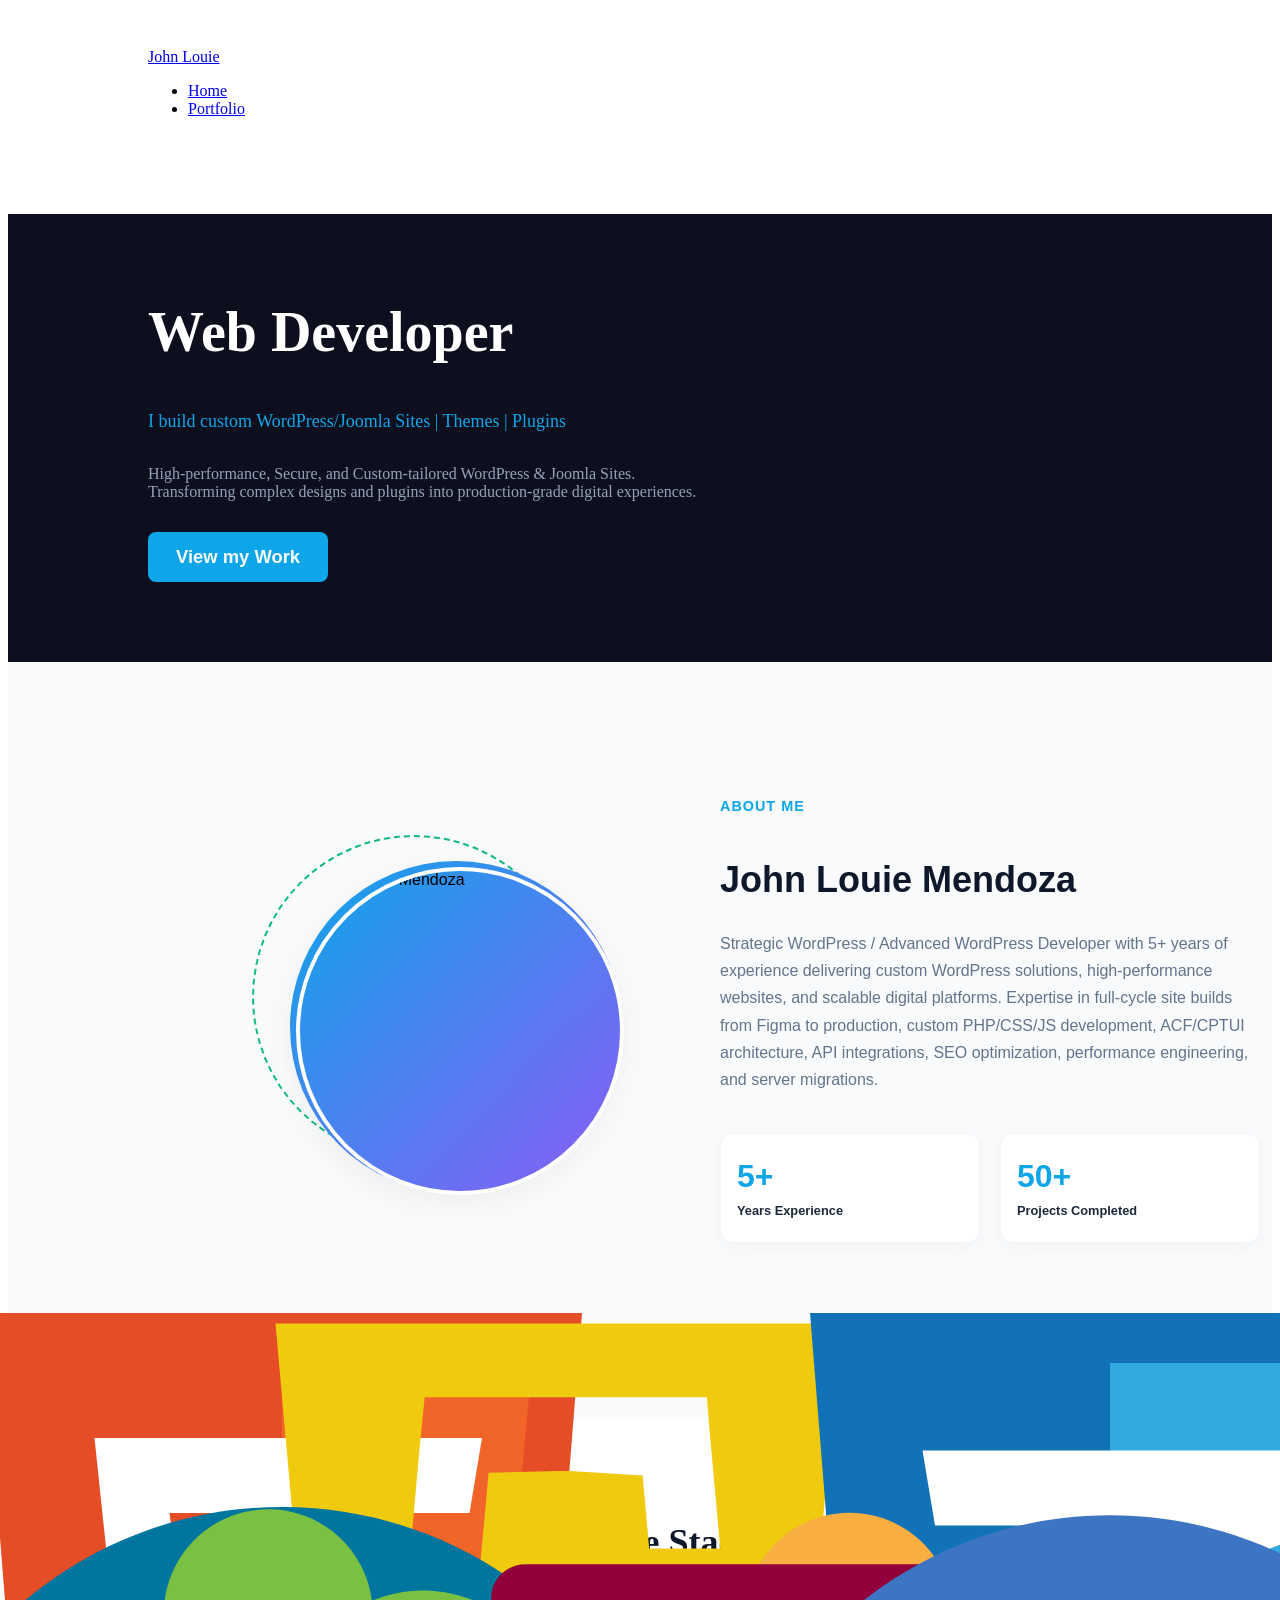
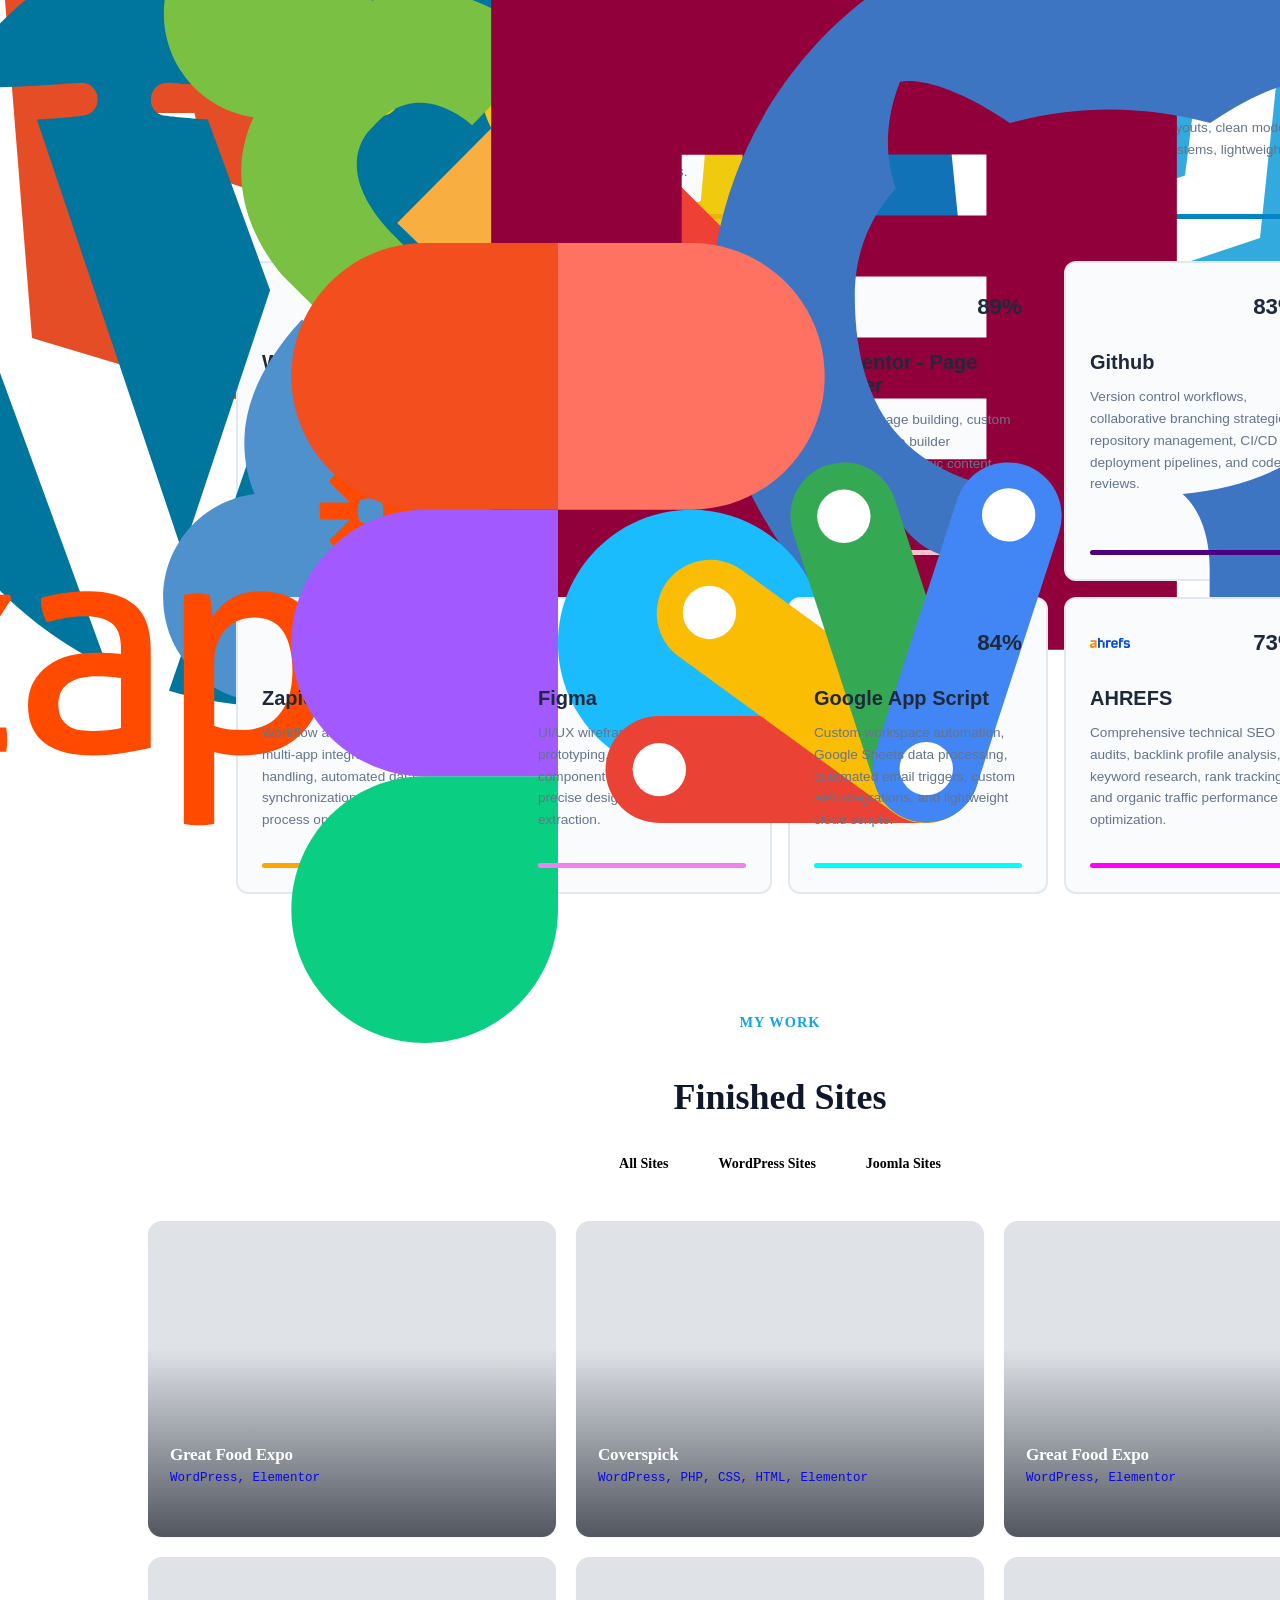
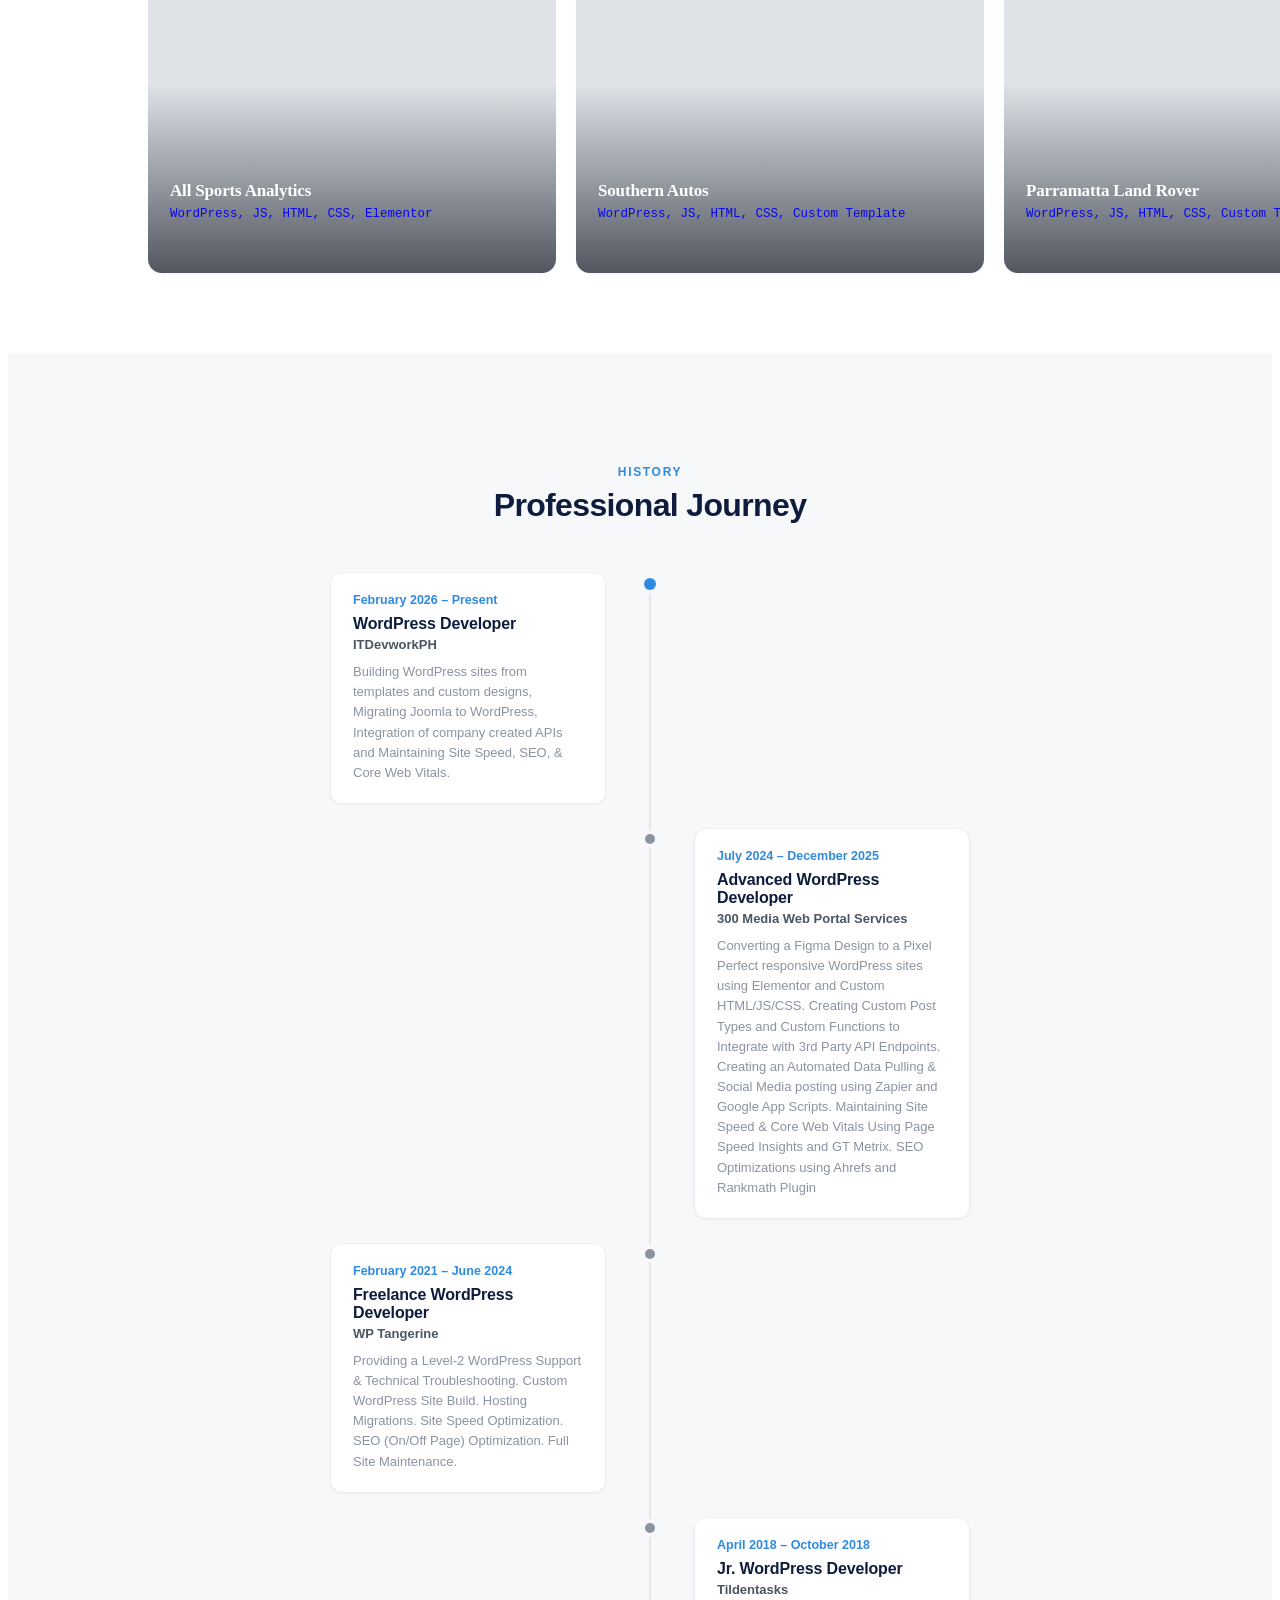
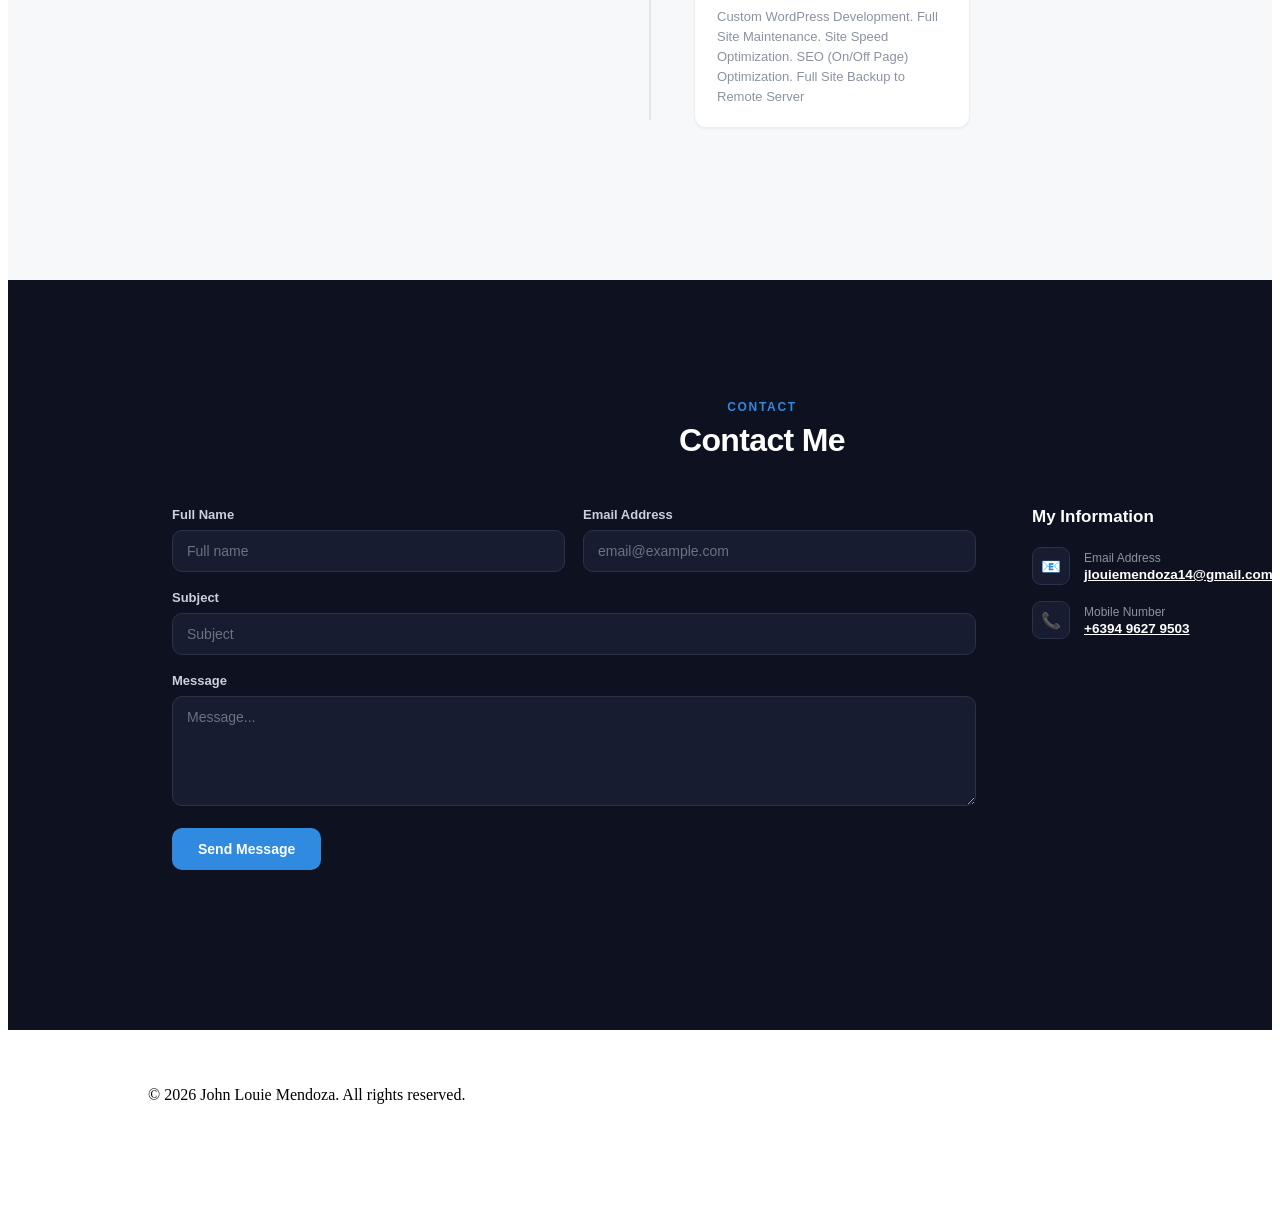
==== index.html @ 47e1b111 "Update index.html" ====
<!DOCTYPE html>
<html lang="en">
<head>
  <meta charset="UTF-8">
  <meta name="viewport" content="width=device-width, initial-scale=1.0">
  <title>John Louie Mendoza - Web Developer</title>
  <!-- Add your CSS stylesheets here -->
  <link rel="stylesheet" href="assets/css/styles.css">
</head>
<body>

  <!-- Header / Navbar Content -->
  <header class="site-header">
      <div class="wrapper">
          <!-- Insert your site header/navigation markup here -->
          <nav class="nav-bar">
              <a href="index.html" class="logo">John Louie</a>
              <ul class="nav-links">
                  <li><a href="index.html">Home</a></li>
                  <li><a href="portfolio.html">Portfolio</a></li>
              </ul>
          </nav>
      </div>
  </header>

<main>
<section class="hero-banner">
    <div class="wrapper">
        <div class="sml-wrapper">
            <h2 class="heading">Web Developer</h2>
            <h3 class="subheading">I build custom WordPress/Joomla Sites | Themes | Plugins</h3>
            <p class="hero-text">High-performance, Secure, and Custom-tailored WordPress & Joomla Sites. Transforming complex designs and plugins into production-grade digital experiences.</p>
            <input type="button" class="btn-portfolio" value="View my Work" onclick="location.href='portfolio.html';">
        </div>
    </div>
</section>

<section class="about-me">
    <div class="about-wrapper">
        <div class="wrapper-2cols">
            <div class="row1">
                <div class="image-wrapper tilt-element">
                    <div class="dotted-circle parallax-element"></div>
                    <div class="gradient-ring">
                        <img loading="lazy" src="assets/images/Louie-Mendoza.webp" alt="John Louie Mendoza" width="640" height="450" class="profile-img">
                    </div>
                </div>
            </div>

            <div class="row2">
                <h3 class="h3-heading">ABOUT ME</h3>
                <h2 class="h2-heading">John Louie Mendoza</h2>
                <p class="text">Strategic WordPress / Advanced WordPress Developer with 5+ years of experience delivering custom WordPress solutions, high-performance websites, and scalable digital platforms. Expertise in full-cycle site builds from Figma to production, custom PHP/CSS/JS development, ACF/CPTUI architecture, API integrations, SEO optimization, performance engineering, and server migrations.</p>

                <div class="inner-cols">
                    <div class="stat-box">
                        <h3 class="inter-heading">5+</h3>
                        <p class="inter-para">Years Experience</p>
                    </div>
                    <div class="stat-box">
                        <h3 class="inter-heading">50+</h3>
                        <p class="inter-para">Projects Completed</p>
                    </div>
                </div>
            </div>
        </div>
    </div>
</section>

<section class="toolset">
    <div class="wrapper">
        <h3 class="h3-heading">My Toolset</h3>
        <h2 class="h2-heading">Core Stack & Proficiency</h2>

        <div class="skills-container">
            <!-- HTML5 Card -->
            <div class="skill-card html-card">
                <div class="card-header">
                    <div class="icon-box"><img loading="lazy" src="assets/images/Icons/html.svg" alt="HTML"></div>
                    <div class="percentage">95%</div>
                </div>
                <h3 class="skill-title">HTML5</h3>
                <p class="skill-desc">Semantic page structure, modern accessibility standards (WCAG), SEO optimizations.</p>
                <div class="progress-bar"></div>
            </div>

            <!-- JavaScript Card -->
            <div class="skill-card js-card">
                <div class="card-header">
                    <div class="icon-box"><img loading="lazy" src="assets/images/Icons/javascript.svg" alt="Javascript"></div>
                    <div class="percentage">85%</div>
                </div>
                <h3 class="skill-title">JavaScript</h3>
                <p class="skill-desc">Interactive web applications, modern ES6+ structures, REST API calls, AJAX updates.</p>
                <div class="progress-bar"></div>
            </div>

            <!-- PHP Card -->
            <div class="skill-card php-card">
                <div class="card-header">
                    <div class="icon-box"><img loading="lazy" src="assets/images/Icons/php.svg" alt="PHP"></div>
                    <div class="percentage">90%</div>
                </div>
                <h3 class="skill-title">PHP</h3>
                <p class="skill-desc">Secure WordPress plugin development, custom hooks, queries, database engineering.</p>
                <div class="progress-bar"></div>
            </div>

            <!-- CSS3 / SCSS Card -->
            <div class="skill-card css-card">
                <div class="card-header">
                    <div class="icon-box"><img loading="lazy" src="assets/images/Icons/css.svg" alt="CSS"></div>
                    <div class="percentage">92%</div>
                </div>
                <h3 class="skill-title">CSS3 / SCSS</h3>
                <p class="skill-desc">Responsive layouts, clean modern flexbox/grid systems, lightweight transitions.</p>
                <div class="progress-bar"></div>
            </div>

            <!-- WordPress Card -->
            <div class="skill-card wp-card">
                <div class="card-header">
                    <div class="icon-box"><img loading="lazy" src="assets/images/Icons/wordpress.svg" alt="WORDPRESS"></div>
                    <div class="percentage">95%</div>
                </div>
                <h3 class="skill-title">WordPress Development</h3>
                <p class="skill-desc">Responsive layouts, clean modern flexbox/grid systems, lightweight transitions.</p>
                <div class="progress-bar"></div>
            </div>

            <!-- Joomla Card -->
            <div class="skill-card joomla-card">
                <div class="card-header">
                    <div class="icon-box"><img loading="lazy" src="assets/images/Icons/joomla.svg" alt="JOOMLA"></div>
                    <div class="percentage">82%</div>
                </div>
                <h3 class="skill-title">Joomla Development</h3>
                <p class="skill-desc">Responsive layouts, clean modern flexbox/grid systems, lightweight transitions.</p>
                <div class="progress-bar"></div>
            </div>

            <!-- Elementor Card -->
            <div class="skill-card elementor-card">
                <div class="card-header">
                    <div class="icon-box"><img loading="lazy" src="assets/images/Icons/elementor.svg" alt="ELEMENTOR"></div>
                    <div class="percentage">89%</div>
                </div>
                <h3 class="skill-title">Elementor - Page Builder</h3>
                <p class="skill-desc">Advanced page building, custom widgets, theme builder architecture, dynamic content integration, and pixel-perfect responsive layouts.</p>
                <div class="progress-bar"></div>
            </div>

            <!-- Github Card -->
            <div class="skill-card github-card">
                <div class="card-header">
                    <div class="icon-box"><img loading="lazy" src="assets/images/Icons/github.svg" alt="GITHUB"></div>
                    <div class="percentage">83%</div>
                </div>
                <h3 class="skill-title">Github</h3>
                <p class="skill-desc">Version control workflows, collaborative branching strategies, repository management, CI/CD deployment pipelines, and code reviews.</p>
                <div class="progress-bar"></div>
            </div>

            <!-- Zapier Card -->
            <div class="skill-card zapier-card">
                <div class="card-header">
                    <div class="icon-box"><img loading="lazy" src="assets/images/Icons/zapier.svg" alt="ZAPIER"></div>
                    <div class="percentage">80%</div>
                </div>
                <h3 class="skill-title">Zapier</h3>
                <p class="skill-desc">Workflow automation, complex multi-app integrations, webhook handling, automated data synchronization, and business process optimization.</p>
                <div class="progress-bar"></div>
            </div>

            <!-- Figma Card -->
            <div class="skill-card figma-card">
                <div class="card-header">
                    <div class="icon-box"><img loading="lazy" src="assets/images/Icons/figma.svg" alt="FIGMA"></div>
                    <div class="percentage">75%</div>
                </div>
                <h3 class="skill-title">Figma</h3>
                <p class="skill-desc">UI/UX wireframing, interactive prototyping, design systems, component architecture, and precise design-to-code asset extraction.</p>
                <div class="progress-bar"></div>
            </div>

            <!-- GAS Card -->
            <div class="skill-card gas-card">
                <div class="card-header">
                    <div class="icon-box"><img loading="lazy" src="assets/images/Icons/gas.svg" alt="GAS"></div>
                    <div class="percentage">84%</div>
                </div>
                <h3 class="skill-title">Google App Script</h3>
                <p class="skill-desc">Custom workspace automation, Google Sheets data processing, automated email triggers, custom API integrations, and lightweight cloud scripts.</p>
                <div class="progress-bar"></div>
            </div>

            <!-- AHREFS Card -->
            <div class="skill-card ahrefs-card">
                <div class="card-header">
                    <div class="icon-box"><img loading="lazy" src="assets/images/Icons/ahrefs.svg" alt="AHREFS"></div>
                    <div class="percentage">73%</div>
                </div>
                <h3 class="skill-title">AHREFS</h3>
                <p class="skill-desc">Comprehensive technical SEO audits, backlink profile analysis, keyword research, rank tracking, and organic traffic performance optimization.</p>
                <div class="progress-bar"></div>
            </div>
        </div>
    </div>
</section>

<section class="projects">
    <div class="wrapper">
        <h3 class="h3-heading">My Work</h3>
        <h2 class="h2-heading">Finished Sites</h2>
        
        <!-- Filter Controls & Grid markup previously from portfolio-home.php -->
        <div class="rp-filters" role="tablist" aria-label="Filter projects">
            <button class="rp-filter is-active" data-filter="all" role="tab" aria-selected="true">All Sites</button>
            <button class="rp-filter" data-filter="wordpress" role="tab" aria-selected="false">WordPress Sites</button>
            <button class="rp-filter" data-filter="joomla" role="tab" aria-selected="false">Joomla Sites</button>
        </div>

        <div class="card-container rp-grid">    
            <a href="https://h20carvaleting.com/" class="rp-card" data-category="wordpress" style="background-image:url('portfolio/assets/images/Icons/h20.webp');">
                <span class="rp-card-scrim"></span>
                <div class="rp-card-body">
                    <h3 class="rp-card-title">Great Food Expo</h3>
                    <p class="rp-card-tags">WordPress, Elementor</p>
                    <span class="rp-card-link">Visit Site &rarr;</span>
                </div>
            </a>

            <a href="https://coverspick.com/" class="rp-card" data-category="wordpress" style="background-image:url('portfolio/assets/images/Icons/coverspick.webp');">
                <span class="rp-card-scrim"></span>
                <div class="rp-card-body">
                    <h3 class="rp-card-title">Coverspick</h3>
                    <p class="rp-card-tags">WordPress, PHP, CSS, HTML, Elementor</p>
                    <span class="rp-card-link">Visit Site &rarr;</span>
                </div>
            </a>

            <a href="https://greatfoodexpo.com/" class="rp-card" data-category="wordpress" style="background-image:url('portfolio/assets/images/Icons/foodexpo.webp');">
                <span class="rp-card-scrim"></span>
                <div class="rp-card-body">
                    <h3 class="rp-card-title">Great Food Expo</h3>
                    <p class="rp-card-tags">WordPress, Elementor</p>
                    <span class="rp-card-link">Visit Site &rarr;</span>
                </div>
            </a>

            <a href="https://allsportsanalytics.com/" class="rp-card" data-category="wordpress" style="background-image:url('https://image.thum.io/get/width/1200/https://allsportsanalytics.com/');">
                <span class="rp-card-scrim"></span>
                <div class="rp-card-body">
                    <h3 class="rp-card-title">All Sports Analytics</h3>
                    <p class="rp-card-tags">WordPress, JS, HTML, CSS, Elementor</p>
                    <span class="rp-card-link">Visit Site &rarr;</span>
                </div>
            </a>

            <a href="https://southernautos.co.nz" class="rp-card" data-category="wordpress" style="background-image:url('https://image.thum.io/get/width/1200/https://southernautos.co.nz/');">
                <span class="rp-card-scrim"></span>
                <div class="rp-card-body">
                    <h3 class="rp-card-title">Southern Autos</h3>
                    <p class="rp-card-tags">WordPress, JS, HTML, CSS, Custom Template</p>
                    <span class="rp-card-link">Visit Site &rarr;</span>
                </div>
            </a>

            <a href="https://parramattajlr.com.au/" class="rp-card" data-category="wordpress" style="background-image:url('https://image.thum.io/get/width/1200/https://parramattajlr.com.au/');">
                <span class="rp-card-scrim"></span>
                <div class="rp-card-body">
                    <h3 class="rp-card-title">Parramatta Land Rover</h3>
                    <p class="rp-card-tags">WordPress, JS, HTML, CSS, Custom Template</p>
                    <span class="rp-card-link">Visit Site &rarr;</span>
                </div>
            </a>
        </div>

        <a href="portfolio.html" class="btn-portfolio rp-show-more">Show More</a>
    </div>
</section>

<section class="history">
    <div class="wrapper">
        <div class="pj-header">
            <span class="pj-eyebrow">History</span>
            <h2 class="pj-heading">Professional Journey</h2>
        </div>
        <div class="pj-timeline">
            <div class="pj-item">
                <div class="pj-card">
                    <span class="pj-date">February 2026 – Present</span>
                    <h3 class="pj-role">WordPress Developer</h3>
                    <p class="pj-company">ITDevworkPH</p>
                    <p class="pj-desc">Building WordPress sites from templates and custom designs, Migrating Joomla to WordPress, Integration of company created APIs and Maintaining Site Speed, SEO, & Core Web Vitals.</p>
                </div>
                <span class="pj-dot"></span>
                <div class="pj-spacer"></div>
            </div>

            <div class="pj-item">
                <div class="pj-spacer"></div>
                <span class="pj-dot"></span>
                <div class="pj-card">
                    <span class="pj-date">July 2024 – December 2025</span>
                    <h3 class="pj-role">Advanced WordPress Developer</h3>
                    <p class="pj-company">300 Media Web Portal Services</p>
                    <p class="pj-desc">Converting a Figma Design to a Pixel Perfect responsive WordPress sites using Elementor and Custom HTML/JS/CSS. Creating Custom Post Types and Custom Functions to Integrate with 3rd Party API Endpoints. Creating an Automated Data Pulling & Social Media posting using Zapier and Google App Scripts. Maintaining Site Speed & Core Web Vitals Using Page Speed Insights and GT Metrix. SEO Optimizations using Ahrefs and Rankmath Plugin</p>
                </div>
            </div>

            <div class="pj-item">
                <div class="pj-card">
                    <span class="pj-date">February 2021 – June 2024</span>
                    <h3 class="pj-role">Freelance WordPress Developer</h3>
                    <p class="pj-company">WP Tangerine</p>
                    <p class="pj-desc">Providing a Level-2 WordPress Support & Technical Troubleshooting. Custom WordPress Site Build. Hosting Migrations. Site Speed Optimization. SEO (On/Off Page) Optimization. Full Site Maintenance.</p>
                </div>
                <span class="pj-dot"></span>
                <div class="pj-spacer"></div>
            </div>

            <div class="pj-item">
                <div class="pj-spacer"></div>
                <span class="pj-dot"></span>
                <div class="pj-card">
                    <span class="pj-date">April 2018 – October 2018</span>
                    <h3 class="pj-role">Jr. WordPress Developer</h3>
                    <p class="pj-company">Tildentasks</p>
                    <p class="pj-desc">Custom WordPress Development. Full Site Maintenance. Site Speed Optimization. SEO (On/Off Page) Optimization. Full Site Backup to Remote Server</p>
                </div>
            </div>
        </div>
    </div>
</section>

<section class="contact">
    <div class="wrapper">
        <div class="ct-header">
            <span class="ct-eyebrow">Contact</span>
            <h2 class="ct-heading">Contact Me</h2>
        </div>
        <div class="ct-grid">
            <form class="ct-form" id="contact-form" action="contact-handler.php" method="POST">
                <div class="ct-honeypot" aria-hidden="true" style="display:none;">
                    <label for="website">Website</label>
                    <input type="text" id="website" name="website" tabindex="-1" autocomplete="off">
                </div>

                <div id="ct-form-message" class="ct-form-message" style="display:none;"></div>

                <div class="ct-row">
                    <div class="ct-field">
                        <label for="your_name">Full Name</label>
                        <input type="text" id="your_name" name="your_name" placeholder="Full name" required>
                    </div>
                    <div class="ct-field">
                        <label for="your_email">Email Address</label>
                        <input type="email" id="your_email" name="your_email" placeholder="email@example.com" required>
                    </div>
                </div>

                <div class="ct-field">
                    <label for="subject">Subject</label>
                    <input type="text" id="subject" name="subject" placeholder="Subject" required>
                </div>

                <div class="ct-field">
                    <label for="message">Message</label>
                    <textarea id="message" name="message" rows="5" placeholder="Message..." required></textarea>
                </div>

                <button type="submit" class="ct-submit">Send Message</button>
            </form>

            <aside class="ct-sidebar">
                <h3 class="ct-sidebar-title">My Information</h3>
                <div class="ct-info-item">
                    <span class="ct-info-icon">📧</span>
                    <span class="ct-info-text">
                        <span class="ct-info-label">Email Address</span>
                        <span class="ct-info-value"><a href="mailto:jlouiemendoza14@gmail.com">jlouiemendoza14@gmail.com</a></span>
                    </span>
                </div>
                <div class="ct-info-item">
                    <span class="ct-info-icon">📞</span>
                    <span class="ct-info-text">
                        <span class="ct-info-label">Mobile Number</span>
                        <span class="ct-info-value"><a href="tel:09496279503">+6394 9627 9503</a></span>
                    </span>
                </div>
            </aside>
        </div>
    </div>
</section>
</main>

  <!-- Footer Content -->
  <footer class="site-footer">
      <div class="wrapper">
          <p>&copy; 2026 John Louie Mendoza. All rights reserved.</p>
      </div>
  </footer>

  <!-- Portfolio Filter JavaScript -->
  <script>
  (function(){
    var PAGE_SIZE = 9;
    function initProjectFilters(){
      var filters = document.querySelectorAll('.rp-filter');
      var cards = document.querySelectorAll('.rp-card');
      var showMoreBtn = document.querySelector('.rp-show-more');
      if (!filters.length || !cards.length) return;

      cards.forEach(function(card){
        card.dataset.sortKey = Math.random();
      });

      var currentFilter = 'all';
      var visibleCount = PAGE_SIZE;

      function applyDisplay(){
        var matches = [];
        cards.forEach(function(card){
          var isMatch = (currentFilter === 'all' || card.getAttribute('data-category') === currentFilter);
          if (isMatch) matches.push(card);
          card.style.display = 'none';
        });

        matches.sort(function(a, b){
          return parseFloat(a.dataset.sortKey) - parseFloat(b.dataset.sortKey);
        });

        matches.forEach(function(card, i){
          card.style.display = (i < visibleCount) ? '' : 'none';
        });

        if (showMoreBtn){
          showMoreBtn.style.display = (matches.length > visibleCount) ? '' : 'none';
        }
      }

      filters.forEach(function(btn){
        btn.addEventListener('click', function(e){
          e.preventDefault();
          filters.forEach(function(b){
            b.classList.remove('is-active');
            b.setAttribute('aria-selected','false');
          });
          btn.classList.add('is-active');
          btn.setAttribute('aria-selected','true');

          currentFilter = btn.getAttribute('data-filter');
          visibleCount = PAGE_SIZE;
          applyDisplay();
        });
      });

      if (showMoreBtn){
        showMoreBtn.addEventListener('click', function(e){
          e.preventDefault();
          visibleCount += PAGE_SIZE;
          applyDisplay();
        });
      }
      applyDisplay();
    }

    if (document.readyState === 'loading') {
      document.addEventListener('DOMContentLoaded', initProjectFilters);
    } else {
      initProjectFilters();
    }
  })();
  </script>
</body>
</html>
---- assets/css/styles.css ----
.page-wrap{
	padding-top: 0px !important;
	padding-bottom: 0px !important;
}

.entry-header{
	display: none !important;
}

.col-md-12 {
	padding: 0 !important;
}

.row{
	margin: auto !important;
}

.entry-footer{
	display: none;
}
:root {
	--bg-light: #f9fbfd;
	--text-dark: #1e293b;
	--text-muted: #64748b;
	--border-color: #e2e8f0;

	/* Card specific colors */
	--html-color: #ea580c;
	--html-bg: #ffedd5;
	--js-color: #eab308;
	--js-bg: #fef9c3;
	--php-color: #8b5cf6;
	--php-bg: #ede9fe;
	--css-color: #0284c7;
	--css-bg: #e0f2fe;

	/* Hover border color */
	--hover-border: #10b981;
}

.skills-container {
	display: flex;
	flex-wrap: wrap;
	gap: 1rem;
	justify-content: center;
	max-width: 100%;
	font-family: -apple-system, BlinkMacSystemFont, "Segoe UI", Roboto, Helvetica, Arial, sans-serif;
	box-sizing: border-box;
}

.skills-container * {
	box-sizing: border-box;
}

.skill-card {
	background-color: var(--bg-light);
	border: 2px solid var(--border-color);
	border-radius: 12px;
	padding: 1.5rem;
	width: 260px;
	display: flex;
	flex-direction: column;
	transition: all 0.3s ease;
	cursor: default;
}

/* 3D Perspective Hover Effect */
.skill-card:hover {
	border-color: var(--hover-border);
	transform: perspective(1000px) scale(1.03) rotateX(2deg) rotateY(-2deg);
	box-shadow: -5px 10px 20px rgba(0, 0, 0, 0.05);
}

.card-header {
	display: flex;
	justify-content: space-between;
	align-items: center;
	margin-bottom: 1.5rem;
}

.icon-box {
	width: 40px;
	height: 40px;
	border-radius: 8px;
	display: flex;
	align-items: center;
	justify-content: center;
}

/* New style for the image icons */
.skill-icon {
	width: 20px;
	height: 20px;
	object-fit: contain;
}

.percentage {
	font-size: 1.4rem;
	font-weight: 800;
	color: var(--text-dark);
}

.skill-title {
	font-size: 1.25rem;
	font-weight: 700;
	color: var(--text-dark);
	margin: 0 0 0.75rem 0;
}

.skill-desc {
	font-size: 0.85rem;
	color: var(--text-muted);
	line-height: 1.6;
	flex-grow: 1; 
	margin: 0 0 2rem 0;
}

.progress-bar {
	height: 5px;
	width: 100%;
	border-radius: 3px;
}

/* --- Specific Card Themes --- */
.html-card .icon-box { 
	background-color: var(--html-bg); 
}
.html-card .progress-bar { 
	background-color: var(--html-color); 
}

.js-card .icon-box { 
	background-color: var(--js-bg); 
}
.js-card .progress-bar { 
	background-color: var(--js-color); 
}

.php-card .icon-box { 
	background-color: var(--php-bg); 
}
.php-card .progress-bar { 
	background-color: var(--php-color); 
}

.css-card .icon-box { 
	background-color: var(--css-bg); 
}
.css-card .progress-bar { 
	background-color: var(--css-color); 
}
.wp-card .progress-bar{
	background-color: green;
}
.joomla-card .progress-bar{
	background-color: red;
}
.elementor-card .progress-bar{
	background-color: pink;
}
.zapier-card .progress-bar{
	background-color: orange;
}
.github-card .progress-bar{
	background-color: indigo;
}
.figma-card .progress-bar{
	background-color: violet;
}
.ahrefs-card .progress-bar{
	background-color: magenta;
}
.gas-card .progress-bar{
	background-color: cyan;
}

.container {
	width: 100%;
	padding: 0;
	margin: 0 !important;
}

.hero-banner {
	background-color: #0E0F1E;
	width: 100%;
	padding: 0;
	margin: 0;
}
.wrapper {
	width: 1440px;
	padding: 40px 120px 80px 140px;
}

.sml-wrapper{
	width: 600px;
}

.heading {
	font-size: 56px;
	color: #FFF;
	font-weight: bold;
}

.subheading {
	color: #0EA5E9;
	font-weight: 500;
	font-size: 18px;
}

.hero-text {
	font-family: 'Inter';
	font-size: 16px;
	font-weight: 400;
	color: #94A3B8;
	padding: 15px 50px 15px 0;
}
.btn-portfolio {
	background-color: #0ea5e9 !important;
	color: #f8fafc !important;
	font-family: -apple-system, BlinkMacSystemFont, "Segoe UI", Roboto, Helvetica, Arial, sans-serif !important;
	font-size: 1.15rem !important;
	font-weight: 700 !important;
	padding: 14px 28px !important;
	border: none !important;
	border-radius: 8px !important;
	cursor: pointer !important;
	transition: transform 0.3s ease, box-shadow 0.3s ease !important;
}

.btn-portfolio:hover {
	transform: scale(1.05) !important;
	box-shadow: 0 0 20px 2px rgba(14, 165, 233, 0.6) !important;
}

/* --- Base Layout --- */
.about-me {
	font-family: -apple-system, BlinkMacSystemFont, "Segoe UI", Roboto, Helvetica, Arial, sans-serif;
	padding: 6rem 2rem;
	background-color: #F8FAFC; 
}

.about-wrapper{
	width: 100%;
	padding: 40px 120px 80px 140px;
}
.wrapper-2cols {
	display: flex;
	width: 90%;
	flex-wrap: wrap;
	align-items: center;
}

.row1, .row2 {
	flex: 1;
	min-width: 300px;
}

/* --- Image & Decorative Elements --- */
.row1 {
	display: flex;
	justify-content: center;
}

.image-wrapper {
	position: relative;
	width: 320px;
	height: 320px;
}

.gradient-ring {
	position: relative;
	z-index: 2;
	border-radius: 50%;
	background: linear-gradient(135deg, #0ea5e9, #8b5cf6);
	padding: 6px; 
	width: 100%;
	height: 100%;
	box-shadow: 0 10px 30px rgba(0, 0, 0, 0.05);
}

.profile-img {
	width: 100%;
	height: 100%;
	object-fit: cover;
	border-radius: 50%;
	border: 4px solid #ffffff; 
	display: block;
}

.dotted-circle {
	position: absolute;
	top: -8%;
	left: -12%;
	width: 100%;
	height: 100%;
	border: 2px dashed #10b981; 
	border-radius: 50%;
	z-index: 1;
	transition: transform 0.1s cubic-bezier(0.25, 0.46, 0.45, 0.94);
}

/* --- Typography --- */
.h3-heading {
	color: #0ea5e9;
	font-size: 0.9rem;
	font-weight: 800;
	letter-spacing: 1px;
	text-transform: uppercase;
	margin: 0 0 1rem 0;
}

.h2-heading {
	color: #0f172a;
	font-size: 36px; 
	font-weight: bold;
	line-height: 40px;
	padding: 30px 0;
	margin: 0 !important;
}

.text {
	color: #64748b;
	font-size: 1rem;
	line-height: 1.7;
	margin: 0 0 2.5rem 0;
}

/* --- Stats Boxes --- */
.inner-cols {
	display: flex;
	gap: 1.25rem;
}

.stat-box {
	background-color: #ffffff;
	border: 1px solid #f1f5f9;
	border-radius: 12px;
	padding: 1.5rem 1rem;
	flex: 1;
	box-shadow: 0 4px 15px rgba(0, 0, 0, 0.03);
	text-align: left;
}

.inter-heading {
	color: #0ea5e9;
	font-size: 2rem;
	font-weight: 800;
	margin: 0 0 0.5rem 0;
}

.inter-para {
	color: #1e293b;
	font-size: 0.8rem;
	font-weight: 700;
	margin: 0;
}

.toolset .wrapper{
	width: 100%;
	display: flex;
	flex-direction: column;
	flex-wrap: wrap;
	align-items: center;
}

.services .wrapper{
	width: 100%;
	display: flex;
	flex-direction: column;
	flex-wrap: wrap;
	align-items: center;
}

.rp-grid{
	display:grid;
	grid-template-columns:repeat(3, 1fr);
	gap:20px;
}

.rp-show-more{
	display: inline-flex;
	align-items: center;
	gap: 6px;
	margin-top: 32px;
	font-size: 14px;
	font-weight: 600;
	color: var(--rp-blue, #2f8ae0);
	text-decoration: none;
}
.rp-show-more:hover{
	text-decoration: underline;
}
.rp-card{
	position:relative;
	display:block;
	aspect-ratio:4 / 3.1;
	border-radius:14px;
	overflow:hidden;
	background-color:#dfe3e8;
	background-size:cover;
	background-position:center;
	text-decoration:none;
	box-shadow:0 1px 2px rgba(15,28,61,.06);
	transition:transform .35s ease, box-shadow .35s ease;
}
.rp-card:hover{
	transform:translateY(-3px);
	box-shadow:0 16px 30px rgba(15,28,61,.16);
}

/* dark gradient scrim behind the text, fades in a touch more on hover */
.rp-card-scrim{
	position:absolute;
	inset:0;
	background:linear-gradient(180deg, rgba(10,14,26,0) 40%, rgba(10,14,26,.78) 100%);
	opacity:.85;
	transition:opacity .35s ease;
}
.rp-card:hover .rp-card-scrim{ 
	opacity:1; 
}

.rp-card-body{
	position:absolute;
	left:0; right:0; bottom:0;
	padding:20px 22px;
}
.rp-card-title{
	color:#fff;
	font-size:17px;
	font-weight:700;
	margin:0 0 6px;
	letter-spacing:-0.01em;
}
.rp-card-tags{
	font-family:"SFMono-Regular",Consolas,"Liberation Mono",Menlo,monospace;
	font-size:12.5px;
	color:var(--rp-tag);
	margin:0 0 14px;
	opacity:.95;
}

/* the "Explore Case Study" link — hidden state slides up + fades in on hover */
.rp-card-link{
	display:inline-flex;
	align-items:center;
	gap:6px;
	font-size:13.5px;
	font-weight:600;
	color:#fff;
	opacity:0;
	transform:translateY(10px);
	transition:opacity .3s ease, transform .3s ease;
}
.rp-card:hover .rp-card-link{
	opacity:1;
	transform:translateY(0);
}
.rp-arrow{
	width:14px; height:14px;
	transition:transform .3s ease;
}
.rp-card:hover .rp-arrow{ 
	transform:translateX(3px); 
}

.rp-card-preview{
	position:absolute; 
	inset:0; overflow:hidden; 
	pointer-events:none;
}
.rp-card-preview iframe{
	width: 1600px !important;
	height: 1200px !important;
	max-width: none !important;
	transform: scale(0.25);
	transform-origin: top left;
	border: 0 !important;
	position: absolute;
	top: 0;
	left: 0;
}

.rp-filters{
	display:flex;
	flex-wrap:wrap;
	justify-content:center;
	gap:10px;
	margin-bottom:40px;
}
.rp-filter{
	font-family:inherit;
	font-size:14px;
	font-weight:600;
	color:var(--rp-ink) !important;
	background:#fff !important;
	border:1px solid var(--rp-border) !important;
	border-radius:999px;
	padding:9px 20px;
	cursor:pointer;
	transition:background .18s ease, color .18s ease, border-color .18s ease !important;
}
.rp-filter:hover{ 
	border-color:var(--rp-blue); color:var(--rp-blue) !important; 
}
.rp-filter.is-active{
	background:var(--rp-blue) !important;
	border-color:var(--rp-blue) !important;
	color:#fff;
}

.projects .wrapper{
	width: 100%;
	display: flex;
	flex-direction: column;
	align-items: center;
}

.card-container{
	width: 100%;
}

.projects .wrapper .btn-portfolio{
	margin: 20px 0;
}

.history{
	--pj-ink:#0f1c3d;
	--pj-blue:#2f8ae0;
	--pj-muted:#8b93a1;
	--pj-line:#e2e5ea;
	--pj-bg:#f7f8fa;
	font-family:-apple-system,BlinkMacSystemFont,"Segoe UI",Roboto,Helvetica,Arial,sans-serif;
	background:var(--pj-bg);
	padding:72px 24px;
	box-sizing:border-box;
}
.history *{ box-sizing:border-box; }
.history .wrapper{ max-width:900px; margin:0 auto; }

.pj-header{ text-align:center; margin-bottom:48px; }
.pj-eyebrow{
	display:block;
	font-size:12px;
	font-weight:700;
	letter-spacing:0.14em;
	text-transform:uppercase;
	color:var(--pj-blue);
	margin-bottom:8px;
}
.pj-heading{
	font-size:32px;
	font-weight:800;
	color:var(--pj-ink);
	margin:0;
	letter-spacing:-0.02em;
}

.pj-timeline{
	position:relative;
}
/* center vertical line */
.pj-timeline::before{
	content:"";
	position:absolute;
	top:8px;
	bottom:8px;
	left:50%;
	width:2px;
	background:var(--pj-line);
	transform:translateX(-50%);
}

.pj-item{
	position:relative;
	display:grid;
	grid-template-columns:1fr 32px 1fr;
	align-items:start;
	gap:0 28px;
	margin-bottom:24px;
}
.pj-item:last-child{ margin-bottom:0; }

.pj-dot{
	grid-column:2;
	justify-self:center;
	width:10px;
	height:10px;
	border-radius:50%;
	background:var(--pj-muted);
	margin-top:6px;
	position:relative;
	z-index:1;
	box-shadow:0 0 0 4px var(--pj-bg);
}
.pj-item:first-child .pj-dot{
	background:var(--pj-blue);
	width:12px;
	height:12px;
}

.pj-spacer{ grid-column:1; }
.pj-item:nth-child(even) .pj-spacer{ grid-column:1; }
.pj-item:nth-child(odd) .pj-card{ grid-column:1; }
.pj-item:nth-child(even) .pj-card{ grid-column:3; }
.pj-item:nth-child(even) .pj-dot{ grid-column:2; }
.pj-item:nth-child(even) .pj-spacer{ display:none; }
.pj-item:nth-child(odd) .pj-spacer{ grid-column:3; }

.pj-card{
	background:#fff;
	border-radius:12px;
	padding:20px 22px;
	box-shadow:0 1px 2px rgba(15,28,61,.05);
	border:1px solid #edeff2;
}
.pj-date{
	display:block;
	font-size:12.5px;
	font-weight:700;
	color:var(--pj-blue);
	margin-bottom:8px;
}
.pj-role{
	font-size:16px;
	font-weight:700;
	color:var(--pj-ink);
	margin:0 0 4px;
	letter-spacing:-0.01em;
}
.pj-company{
	font-size:13px;
	font-weight:600;
	color:#4b5563;
	margin:0 0 10px;
}
.pj-desc{
	font-size:13px;
	line-height:1.55;
	color:var(--pj-muted);
	margin:0;
}

.contact{
	--ct-eyebrow:#2f8ae0;
	--ct-bg:#0d1120;
	--ct-panel:#171c30;
	--ct-panel-2:#1e2438;
	--ct-border:#2a3149;
	--ct-muted:#8b93a1;
	font-family:-apple-system,BlinkMacSystemFont,"Segoe UI",Roboto,Helvetica,Arial,sans-serif;
	background:var(--ct-bg);
	padding:80px 24px;
	box-sizing:border-box;
	margin-bottom: 0;
}
.contact *{ 
	box-sizing:border-box; 
}
.contact .wrapper{ 
	max-width:1440px; 
	margin:0 auto; 
}

.ct-header{ 
	text-align:center; 
	margin-bottom:48px; 
}
.ct-eyebrow{
	display:block;
	font-size:12px;
	font-weight:700;
	letter-spacing:0.14em;
	text-transform:uppercase;
	color:var(--ct-eyebrow);
	margin-bottom:8px;
}
.ct-heading{
	font-size:32px;
	font-weight:800;
	color:#fff;
	margin:0;
	letter-spacing:-0.02em;
}

.ct-grid{
	display:flex;
	gap:56px;
	align-items:flex-start;
}
.ct-form{
	flex:1 1 0;
	min-width:0;
}
.ct-sidebar{
	flex:0 0 320px;
}

/* form */
.ct-form label{
	display:block;
	font-size:13px;
	font-weight:600;
	color:#cbd0dc;
	margin-bottom:8px;
}
.ct-row{
	display:grid;
	grid-template-columns:1fr 1fr;
	gap:18px;
}
.ct-field{ margin-bottom:18px; }
.ct-form input[type="text"],
.ct-form input[type="email"],
.ct-form textarea{
	width:100%;
	background:var(--ct-panel);
	border:1px solid var(--ct-border);
	border-radius:10px;
	padding:12px 14px;
	font-size:14px;
	color:#fff;
	font-family:inherit;
	transition:border-color .2s ease, background .2s ease;
}
.ct-form input::placeholder,
.ct-form textarea::placeholder{
	color:#6b7280;
}
.ct-form input:focus,
.ct-form textarea:focus{
	outline:none;
	border-color:var(--ct-eyebrow);
	background:var(--ct-panel-2);
}
.ct-form textarea{ resize:vertical; min-height:110px; }

.ct-honeypot{
	position:absolute;
	left:-9999px;
	width:1px;
	height:1px;
	overflow:hidden;
}

.ct-submit{
	display:inline-flex;
	align-items:center;
	gap:8px;
	background:var(--ct-eyebrow);
	color:#fff;
	border:none;
	border-radius:10px;
	font-size:14px;
	font-weight:700;
	font-family:inherit;
	padding:13px 26px;
	cursor:pointer;
	transition:background .3s ease-in-out, transform .3s ease-in-out;
}
.ct-submit:hover{
	background:#4a9ce8;
	transform:translateY(-1px);
}
.ct-submit:active{ transform:translateY(0); }

.ct-form-message{
	padding:12px 14px;
	border-radius:10px;
	font-size:13.5px;
	margin-bottom:18px;
}
.ct-form-message.is-success{
	background:rgba(47,138,224,.12);
	border:1px solid rgba(47,138,224,.4);
	color:#8fc4f2;
}
.ct-form-message.is-error{
	background:rgba(224,71,47,.12);
	border:1px solid rgba(224,71,47,.4);
	color:#f2a08f;
}

/* sidebar */
.ct-sidebar-title{
	color:#fff;
	font-size:17px;
	font-weight:700;
	margin:0 0 20px;
}
.ct-info-item{
	display:flex;
	align-items:center;
	gap:14px;
	margin-bottom:16px;
}
.ct-info-icon{
	flex:0 0 auto;
	width:38px; height:38px;
	display:flex; align-items:center; justify-content:center;
	background:var(--ct-panel);
	border:1px solid var(--ct-border);
	border-radius:9px;
	color:var(--ct-eyebrow);
}
.ct-info-icon svg{ 
	width:17px; 
	height:17px; 
}
.ct-info-text{ 
	display:flex; 
	flex-direction:column; 
	gap:2px; 
}
.ct-info-label{ 
	font-size:12px; 
	color:var(--ct-muted); 
}
.ct-info-value{ 
	font-size:13.5px; 
	font-weight:700; 
	color:#fff; 
}
.ct-info-value a{
	color: #FFF !important;
}
@media (max-width:820px){
	.ct-grid{ flex-direction:column; gap:40px; }
	.ct-sidebar{ flex-basis:auto; width:100%; }
	.ct-row{ grid-template-columns:1fr; }
}

@media (max-width:720px){
	.pj-timeline::before{ left:8px; }
	.pj-item{
		grid-template-columns:24px 1fr;
		gap:0 16px;
	}
	.pj-dot{
		grid-column:1;
		justify-self:start;
		margin-left:3px;
	}
	.pj-item:nth-child(odd) .pj-card,
	.pj-item:nth-child(even) .pj-card{
		grid-column:2;
	}
	.pj-spacer{ display:none; }
}

/* Responsive adjustments */
@media (max-width: 900px) {
	.wrapper-2cols {
		flex-direction: column;
		text-align: center;
		gap: 3rem;
	}
	.inner-cols {
		flex-wrap: wrap;
		justify-content: center;
	}
	.stat-box {
		min-width: 140px;
		flex: unset;
	}
}
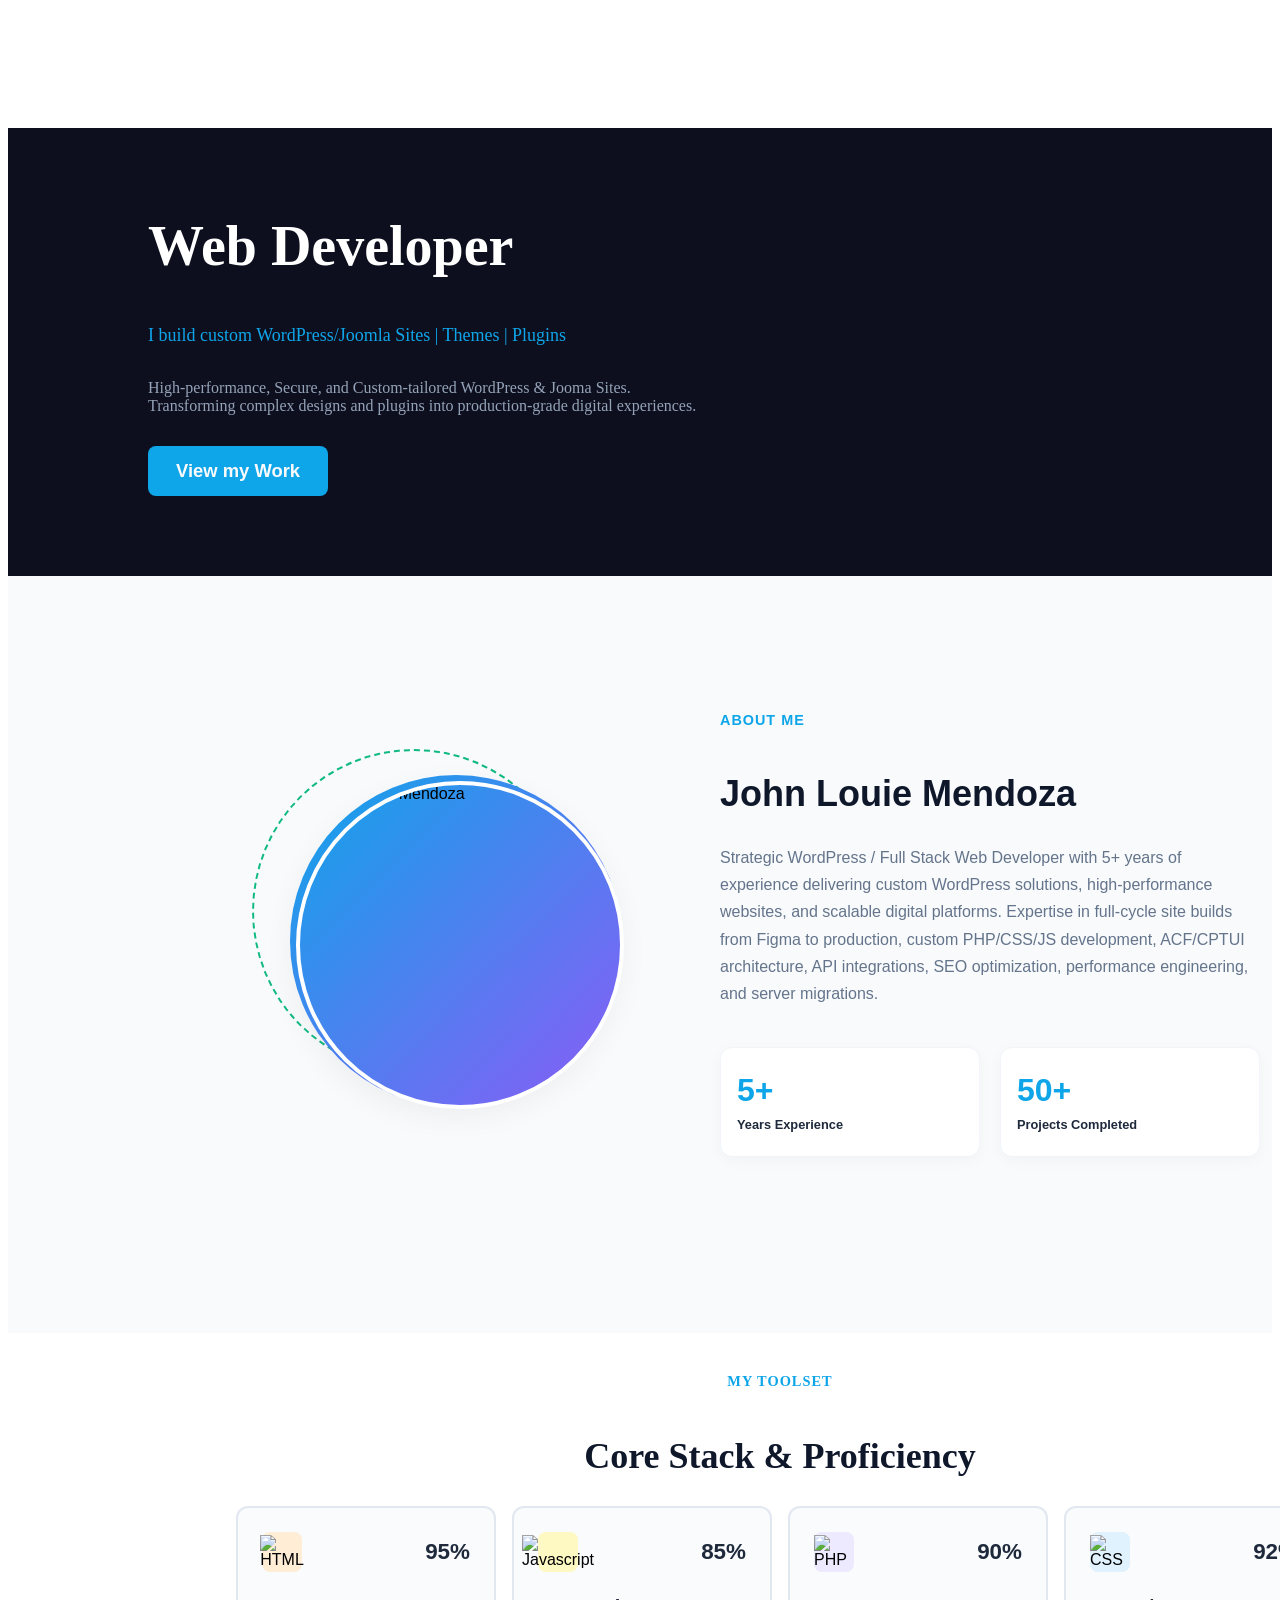
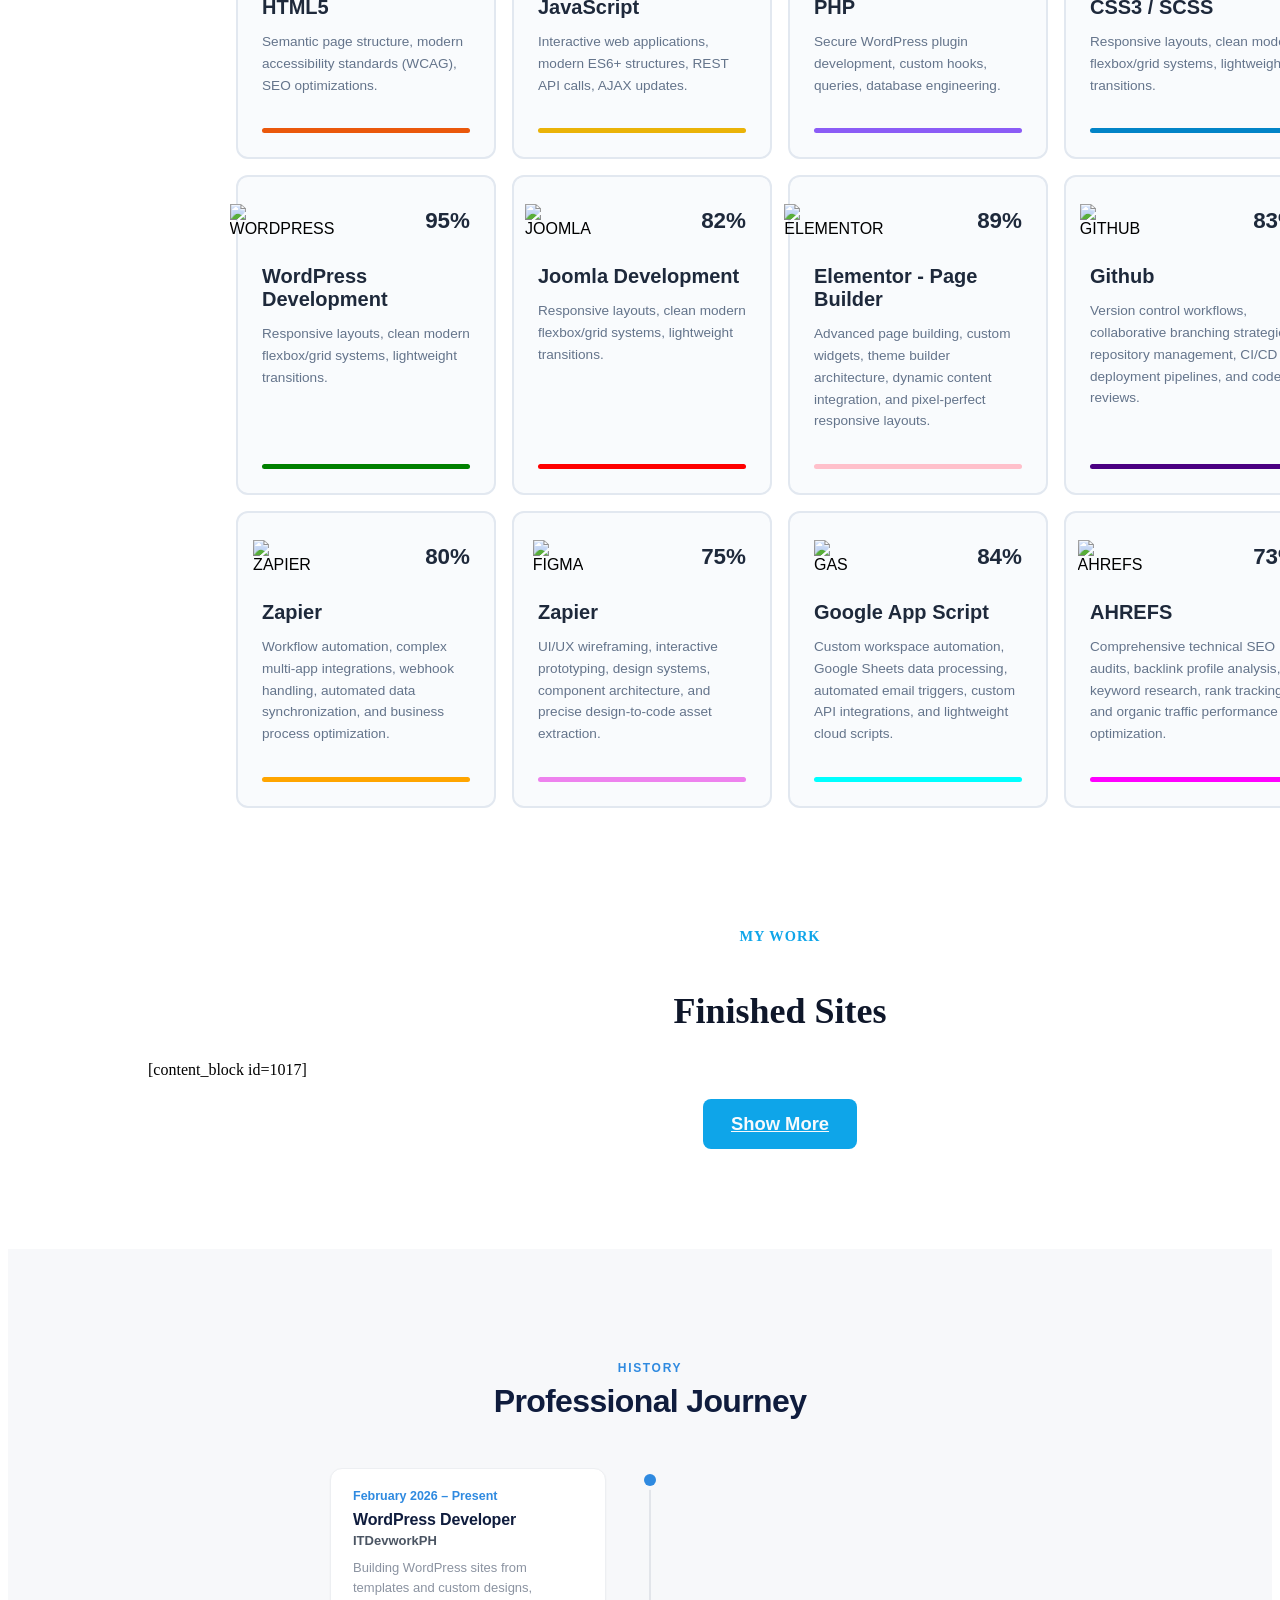
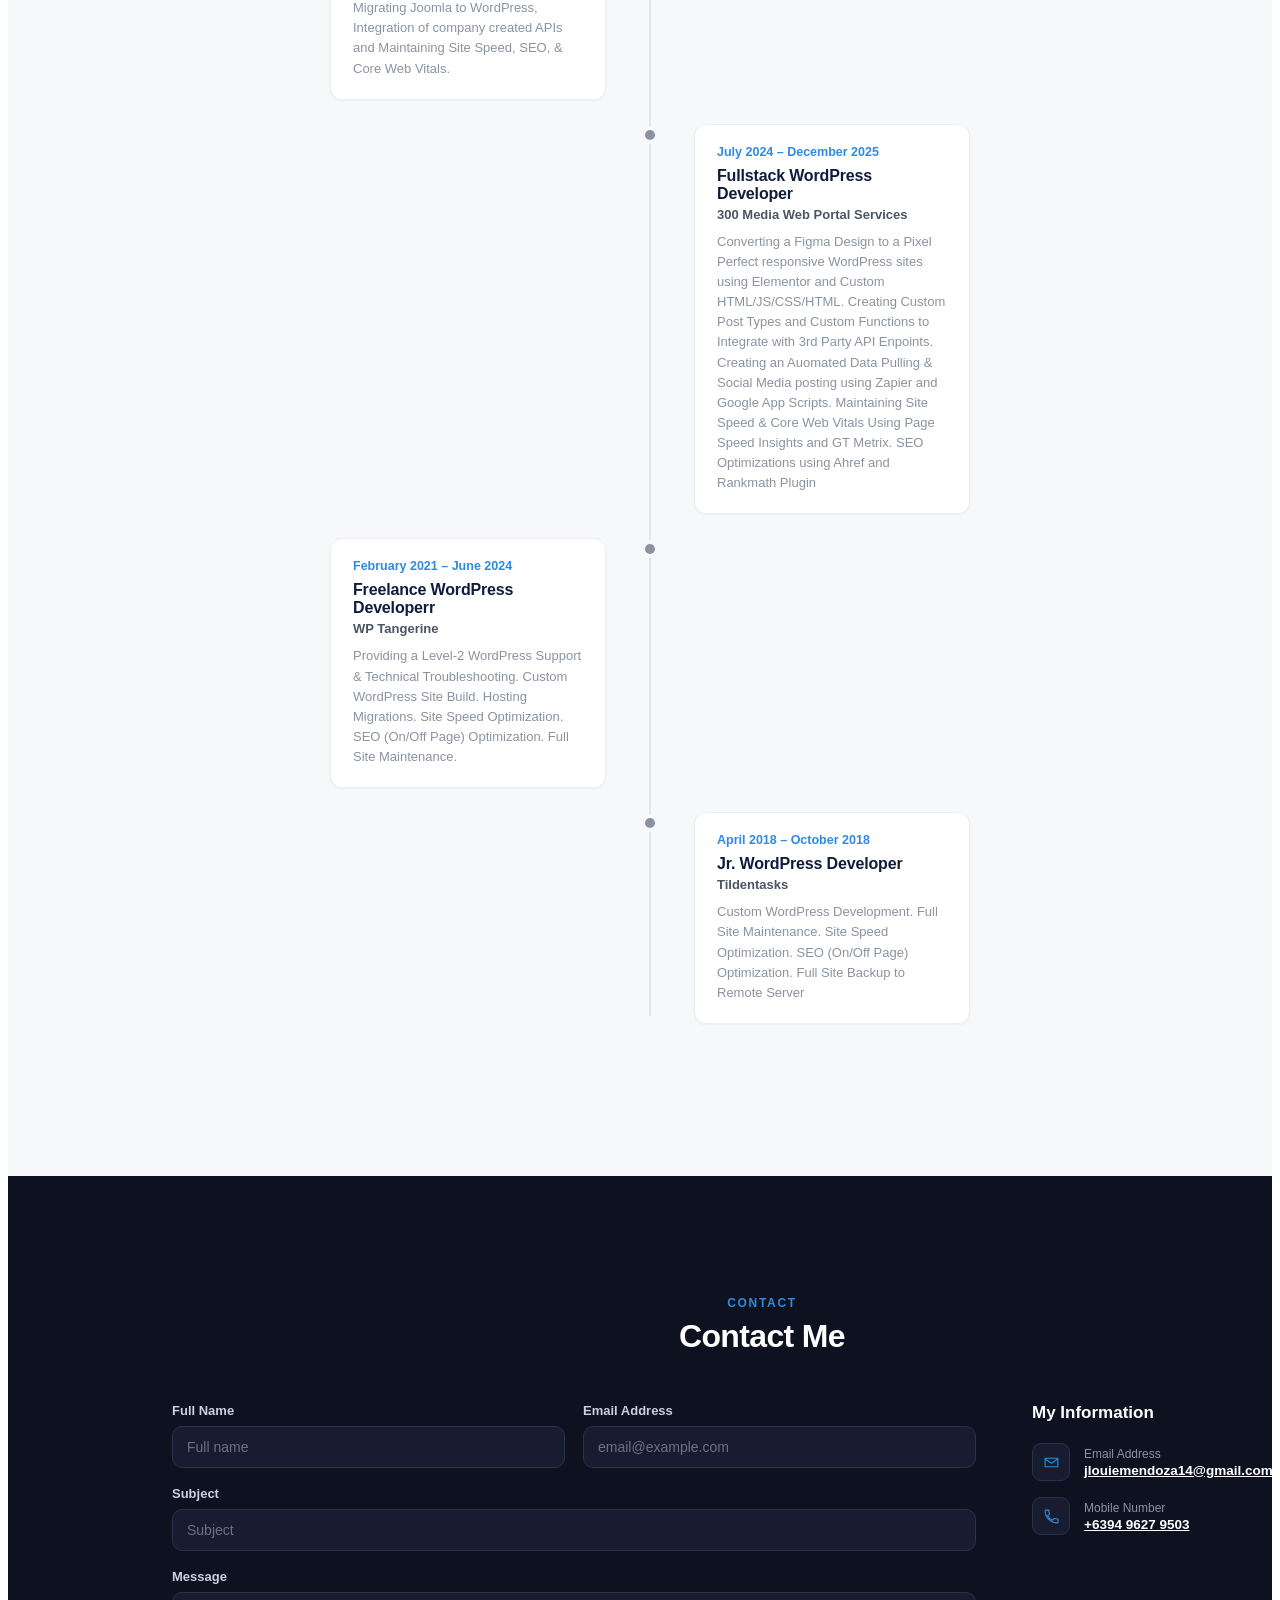
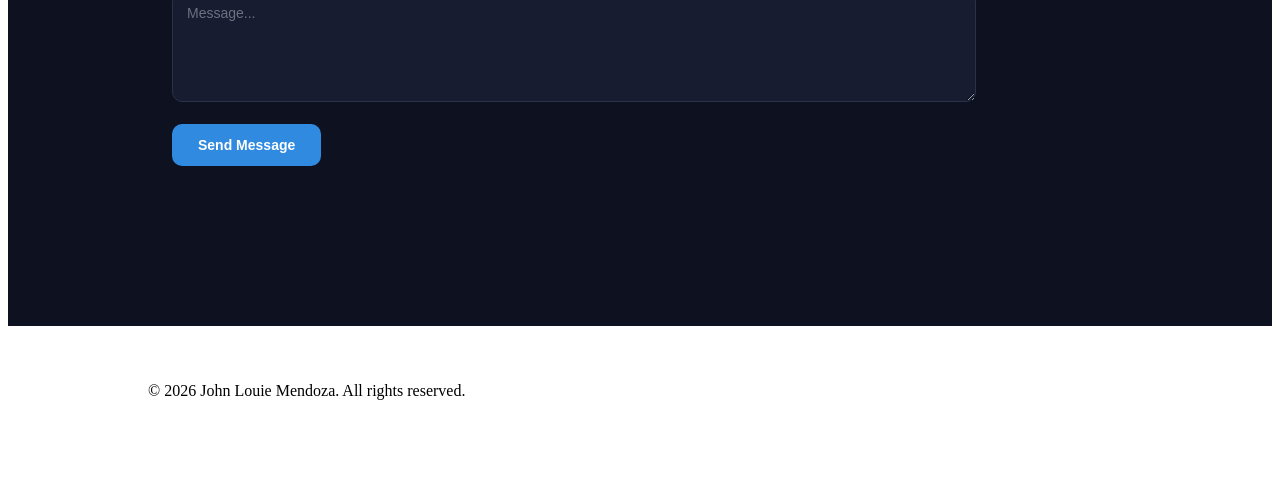
==== commit 8f1585c6: "Update index.html" ====
--- a/index.html
+++ b/index.html
@@ -11,387 +11,421 @@
 
   <!-- Header / Navbar Content -->
   <header class="site-header">
-      <div class="wrapper">
-          <!-- Insert your site header/navigation markup here -->
-          <nav class="nav-bar">
-              <a href="index.html" class="logo">John Louie</a>
-              <ul class="nav-links">
-                  <li><a href="index.html">Home</a></li>
-                  <li><a href="portfolio.html">Portfolio</a></li>
-              </ul>
-          </nav>
-      </div>
+      <div class="wrapper"></div>
   </header>
 
 <main>
-<section class="hero-banner">
-    <div class="wrapper">
-        <div class="sml-wrapper">
-            <h2 class="heading">Web Developer</h2>
-            <h3 class="subheading">I build custom WordPress/Joomla Sites | Themes | Plugins</h3>
-            <p class="hero-text">High-performance, Secure, and Custom-tailored WordPress & Joomla Sites. Transforming complex designs and plugins into production-grade digital experiences.</p>
-            <input type="button" class="btn-portfolio" value="View my Work" onclick="location.href='portfolio.html';">
-        </div>
-    </div>
+<section class ="hero-banner">
+	<div class="wrapper">
+		<div class="sml-wrapper">
+			<h2 class="heading">Web Developer</h2>
+			<h3 class="subheading">I build custom WordPress/Joomla Sites | Themes | Plugins</h3>
+			<p class="hero-text">High-performance, Secure, and Custom-tailored WordPress & Jooma Sites. Transforming complex designs and plugins into production-grade digital experiences.</p>
+			<input type="button" class="btn-portfolio" value="View my Work">
+		</div>
+	</div>
 </section>
 
 <section class="about-me">
-    <div class="about-wrapper">
-        <div class="wrapper-2cols">
-            <div class="row1">
-                <div class="image-wrapper tilt-element">
-                    <div class="dotted-circle parallax-element"></div>
-                    <div class="gradient-ring">
-                        <img loading="lazy" src="assets/images/Louie-Mendoza.webp" alt="John Louie Mendoza" width="640" height="450" class="profile-img">
-                    </div>
-                </div>
-            </div>
-
-            <div class="row2">
-                <h3 class="h3-heading">ABOUT ME</h3>
-                <h2 class="h2-heading">John Louie Mendoza</h2>
-                <p class="text">Strategic WordPress / Advanced WordPress Developer with 5+ years of experience delivering custom WordPress solutions, high-performance websites, and scalable digital platforms. Expertise in full-cycle site builds from Figma to production, custom PHP/CSS/JS development, ACF/CPTUI architecture, API integrations, SEO optimization, performance engineering, and server migrations.</p>
-
-                <div class="inner-cols">
-                    <div class="stat-box">
-                        <h3 class="inter-heading">5+</h3>
-                        <p class="inter-para">Years Experience</p>
-                    </div>
-                    <div class="stat-box">
-                        <h3 class="inter-heading">50+</h3>
-                        <p class="inter-para">Projects Completed</p>
-                    </div>
-                </div>
-            </div>
-        </div>
-    </div>
+	<div class="about-wrapper">
+		<div class="wrapper-2cols">
+
+			<div class="row1">
+				<div class="image-wrapper">
+					<div class="dotted-circle parallax-element"></div>
+					<div class="gradient-ring">
+						<img loading="lazy" src="wp-content/uploads/2026/08/Louie-Mendoza.webp" alt="John Louie Mendoza" width="640" height="450" class="profile-img">
+					</div>
+				</div>
+			</div>
+
+			<div class="row2">
+				<h3 class="h3-heading">ABOUT ME</h3>
+				<h2 class="h2-heading">John Louie Mendoza</h2>
+				<p class="text">Strategic WordPress / Full Stack Web Developer with 5+ years of experience delivering custom WordPress solutions, high-performance websites, and scalable digital platforms. Expertise in full-cycle site builds from Figma to production, custom PHP/CSS/JS development, ACF/CPTUI architecture, API integrations, SEO optimization, performance engineering, and server migrations.</p>
+
+				<div class="inner-cols">
+					<div class="stat-box">
+						<h3 class="inter-heading">5+</h3>
+						<p class="inter-para">Years Experience</p>
+					</div>
+
+					<div class="stat-box">
+						<h3 class="inter-heading">50+</h3>
+						<p class="inter-para">Projects Completed</p>
+					</div>
+				</div>
+			</div>
+
+		</div>
+	</div>
 </section>
 
 <section class="toolset">
-    <div class="wrapper">
-        <h3 class="h3-heading">My Toolset</h3>
-        <h2 class="h2-heading">Core Stack & Proficiency</h2>
-
-        <div class="skills-container">
-            <!-- HTML5 Card -->
-            <div class="skill-card html-card">
-                <div class="card-header">
-                    <div class="icon-box"><img loading="lazy" src="assets/images/Icons/html.svg" alt="HTML"></div>
-                    <div class="percentage">95%</div>
-                </div>
-                <h3 class="skill-title">HTML5</h3>
-                <p class="skill-desc">Semantic page structure, modern accessibility standards (WCAG), SEO optimizations.</p>
-                <div class="progress-bar"></div>
-            </div>
-
-            <!-- JavaScript Card -->
-            <div class="skill-card js-card">
-                <div class="card-header">
-                    <div class="icon-box"><img loading="lazy" src="assets/images/Icons/javascript.svg" alt="Javascript"></div>
-                    <div class="percentage">85%</div>
-                </div>
-                <h3 class="skill-title">JavaScript</h3>
-                <p class="skill-desc">Interactive web applications, modern ES6+ structures, REST API calls, AJAX updates.</p>
-                <div class="progress-bar"></div>
-            </div>
-
-            <!-- PHP Card -->
-            <div class="skill-card php-card">
-                <div class="card-header">
-                    <div class="icon-box"><img loading="lazy" src="assets/images/Icons/php.svg" alt="PHP"></div>
-                    <div class="percentage">90%</div>
-                </div>
-                <h3 class="skill-title">PHP</h3>
-                <p class="skill-desc">Secure WordPress plugin development, custom hooks, queries, database engineering.</p>
-                <div class="progress-bar"></div>
-            </div>
-
-            <!-- CSS3 / SCSS Card -->
-            <div class="skill-card css-card">
-                <div class="card-header">
-                    <div class="icon-box"><img loading="lazy" src="assets/images/Icons/css.svg" alt="CSS"></div>
-                    <div class="percentage">92%</div>
-                </div>
-                <h3 class="skill-title">CSS3 / SCSS</h3>
-                <p class="skill-desc">Responsive layouts, clean modern flexbox/grid systems, lightweight transitions.</p>
-                <div class="progress-bar"></div>
-            </div>
-
-            <!-- WordPress Card -->
-            <div class="skill-card wp-card">
-                <div class="card-header">
-                    <div class="icon-box"><img loading="lazy" src="assets/images/Icons/wordpress.svg" alt="WORDPRESS"></div>
-                    <div class="percentage">95%</div>
-                </div>
-                <h3 class="skill-title">WordPress Development</h3>
-                <p class="skill-desc">Responsive layouts, clean modern flexbox/grid systems, lightweight transitions.</p>
-                <div class="progress-bar"></div>
-            </div>
-
-            <!-- Joomla Card -->
-            <div class="skill-card joomla-card">
-                <div class="card-header">
-                    <div class="icon-box"><img loading="lazy" src="assets/images/Icons/joomla.svg" alt="JOOMLA"></div>
-                    <div class="percentage">82%</div>
-                </div>
-                <h3 class="skill-title">Joomla Development</h3>
-                <p class="skill-desc">Responsive layouts, clean modern flexbox/grid systems, lightweight transitions.</p>
-                <div class="progress-bar"></div>
-            </div>
-
-            <!-- Elementor Card -->
-            <div class="skill-card elementor-card">
-                <div class="card-header">
-                    <div class="icon-box"><img loading="lazy" src="assets/images/Icons/elementor.svg" alt="ELEMENTOR"></div>
-                    <div class="percentage">89%</div>
-                </div>
-                <h3 class="skill-title">Elementor - Page Builder</h3>
-                <p class="skill-desc">Advanced page building, custom widgets, theme builder architecture, dynamic content integration, and pixel-perfect responsive layouts.</p>
-                <div class="progress-bar"></div>
-            </div>
-
-            <!-- Github Card -->
-            <div class="skill-card github-card">
-                <div class="card-header">
-                    <div class="icon-box"><img loading="lazy" src="assets/images/Icons/github.svg" alt="GITHUB"></div>
-                    <div class="percentage">83%</div>
-                </div>
-                <h3 class="skill-title">Github</h3>
-                <p class="skill-desc">Version control workflows, collaborative branching strategies, repository management, CI/CD deployment pipelines, and code reviews.</p>
-                <div class="progress-bar"></div>
-            </div>
-
-            <!-- Zapier Card -->
-            <div class="skill-card zapier-card">
-                <div class="card-header">
-                    <div class="icon-box"><img loading="lazy" src="assets/images/Icons/zapier.svg" alt="ZAPIER"></div>
-                    <div class="percentage">80%</div>
-                </div>
-                <h3 class="skill-title">Zapier</h3>
-                <p class="skill-desc">Workflow automation, complex multi-app integrations, webhook handling, automated data synchronization, and business process optimization.</p>
-                <div class="progress-bar"></div>
-            </div>
-
-            <!-- Figma Card -->
-            <div class="skill-card figma-card">
-                <div class="card-header">
-                    <div class="icon-box"><img loading="lazy" src="assets/images/Icons/figma.svg" alt="FIGMA"></div>
-                    <div class="percentage">75%</div>
-                </div>
-                <h3 class="skill-title">Figma</h3>
-                <p class="skill-desc">UI/UX wireframing, interactive prototyping, design systems, component architecture, and precise design-to-code asset extraction.</p>
-                <div class="progress-bar"></div>
-            </div>
-
-            <!-- GAS Card -->
-            <div class="skill-card gas-card">
-                <div class="card-header">
-                    <div class="icon-box"><img loading="lazy" src="assets/images/Icons/gas.svg" alt="GAS"></div>
-                    <div class="percentage">84%</div>
-                </div>
-                <h3 class="skill-title">Google App Script</h3>
-                <p class="skill-desc">Custom workspace automation, Google Sheets data processing, automated email triggers, custom API integrations, and lightweight cloud scripts.</p>
-                <div class="progress-bar"></div>
-            </div>
-
-            <!-- AHREFS Card -->
-            <div class="skill-card ahrefs-card">
-                <div class="card-header">
-                    <div class="icon-box"><img loading="lazy" src="assets/images/Icons/ahrefs.svg" alt="AHREFS"></div>
-                    <div class="percentage">73%</div>
-                </div>
-                <h3 class="skill-title">AHREFS</h3>
-                <p class="skill-desc">Comprehensive technical SEO audits, backlink profile analysis, keyword research, rank tracking, and organic traffic performance optimization.</p>
-                <div class="progress-bar"></div>
-            </div>
-        </div>
-    </div>
+	<div class="wrapper">
+		<h3 class="h3-heading">My Toolset</h3>
+		<h2 class="h2-heading">Core Stack & Proficiency</h2>
+
+		<div class="skills-container">
+			<!-- HTML5 Card -->
+			<div class="skill-card html-card">
+				<div class="card-header">
+					<div class="icon-box">
+						<img loading="lazy" src="/wp-content/uploads/2026/08/html.svg" alt="HTML">
+					</div>
+					<div class="percentage">95%</div>
+				</div>
+				<h3 class="skill-title">HTML5</h3>
+				<p class="skill-desc">Semantic page structure, modern accessibility standards (WCAG), SEO optimizations.</p>
+				<div class="progress-bar"></div>
+			</div>
+
+			<!-- JavaScript Card -->
+			<div class="skill-card js-card">
+				<div class="card-header">
+					<div class="icon-box">
+						<img loading="lazy" src="/wp-content/uploads/2026/08/javascript.svg" alt="Javascript">
+					</div>
+					<div class="percentage">85%</div>
+				</div>
+				<h3 class="skill-title">JavaScript</h3>
+				<p class="skill-desc">Interactive web applications, modern ES6+ structures, REST API calls, AJAX updates.</p>
+				<div class="progress-bar"></div>
+			</div>
+
+			<!-- PHP Card -->
+			<div class="skill-card php-card">
+				<div class="card-header">
+					<div class="icon-box">
+						<img loading="lazy" src="/wp-content/uploads/2026/08/php.svg" alt="PHP">
+					</div>
+					<div class="percentage">90%</div>
+				</div>
+				<h3 class="skill-title">PHP</h3>
+				<p class="skill-desc">Secure WordPress plugin development, custom hooks, queries, database engineering.</p>
+				<div class="progress-bar"></div>
+			</div>
+
+			<!-- CSS3 / SCSS Card -->
+			<div class="skill-card css-card">
+				<div class="card-header">
+					<div class="icon-box">
+						<img loading="lazy" src="/wp-content/uploads/2026/08/css.svg" alt="CSS">
+					</div>
+					<div class="percentage">92%</div>
+				</div>
+				<h3 class="skill-title">CSS3 / SCSS</h3>
+				<p class="skill-desc">Responsive layouts, clean modern flexbox/grid systems, lightweight transitions.</p>
+				<div class="progress-bar"></div>
+			</div>
+
+			<!-- WordPress  Card -->
+			<div class="skill-card wp-card">
+				<div class="card-header">
+					<div class="icon-box">
+						<img loading="lazy" src="/wp-content/uploads/2026/08/wordpress.svg" alt="WORDPRESS">
+					</div>
+					<div class="percentage">95%</div>
+				</div>
+				<h3 class="skill-title">WordPress Development</h3>
+				<p class="skill-desc">Responsive layouts, clean modern flexbox/grid systems, lightweight transitions.</p>
+				<div class="progress-bar"></div>
+			</div>
+
+			<!-- Joomla Card -->
+			<div class="skill-card joomla-card">
+				<div class="card-header">
+					<div class="icon-box">
+						<img loading="lazy" src="/wp-content/uploads/2026/08/joomla.svg" alt="JOOMLA">
+					</div>
+					<div class="percentage">82%</div>
+				</div>
+				<h3 class="skill-title">Joomla Development</h3>
+				<p class="skill-desc">Responsive layouts, clean modern flexbox/grid systems, lightweight transitions.</p>
+				<div class="progress-bar"></div>
+			</div>
+
+			<!-- Elementor Card -->
+			<div class="skill-card elementor-card">
+				<div class="card-header">
+					<div class="icon-box">
+						<img loading="lazy" src="/wp-content/uploads/2026/08/elementor.svg" alt="ELEMENTOR">
+					</div>
+					<div class="percentage">89%</div>
+				</div>
+				<h3 class="skill-title">Elementor - Page Builder</h3>
+				<p class="skill-desc">Advanced page building, custom widgets, theme builder architecture, dynamic content integration, and pixel-perfect responsive layouts.</p>
+				<div class="progress-bar"></div>
+			</div>
+
+			<!-- Github Card -->
+			<div class="skill-card github-card">
+				<div class="card-header">
+					<div class="icon-box">
+						<img loading="lazy" src="/wp-content/uploads/2026/08/github.svg" alt="GITHUB">
+					</div>
+					<div class="percentage">83%</div>
+				</div>
+				<h3 class="skill-title">Github</h3>
+				<p class="skill-desc">Version control workflows, collaborative branching strategies, repository management, CI/CD deployment pipelines, and code reviews.</p>
+				<div class="progress-bar"></div>
+			</div>
+
+			<!-- Zapier Card -->
+			<div class="skill-card zapier-card">
+				<div class="card-header">
+					<div class="icon-box">
+						<img loading="lazy" src="/wp-content/uploads/2026/08/zapier.svg" alt="ZAPIER">
+					</div>
+					<div class="percentage">80%</div>
+				</div>
+				<h3 class="skill-title">Zapier</h3>
+				<p class="skill-desc">Workflow automation, complex multi-app integrations, webhook handling, automated data synchronization, and business process optimization.</p>
+				<div class="progress-bar"></div>
+			</div>
+
+			<!-- Figma Card -->
+			<div class="skill-card figma-card">
+				<div class="card-header">
+					<div class="icon-box">
+						<img loading="lazy" src="/wp-content/uploads/2026/08/figma.svg" alt="FIGMA">
+					</div>
+					<div class="percentage">75%</div>
+				</div>
+				<h3 class="skill-title">Zapier</h3>
+				<p class="skill-desc">UI/UX wireframing, interactive prototyping, design systems, component architecture, and precise design-to-code asset extraction.</p>
+				<div class="progress-bar"></div>
+			</div>
+
+			<!-- GAS Card -->
+			<div class="skill-card gas-card">
+				<div class="card-header">
+					<div class="icon-box">
+						<img loading="lazy" src="/wp-content/uploads/2026/08/gas.svg" alt="GAS">
+					</div>
+					<div class="percentage">84%</div>
+				</div>
+				<h3 class="skill-title">Google App Script</h3>
+				<p class="skill-desc">Custom workspace automation, Google Sheets data processing, automated email triggers, custom API integrations, and lightweight cloud scripts.</p>
+				<div class="progress-bar"></div>
+			</div>
+
+			<!-- AHREFS Card -->
+			<div class="skill-card ahrefs-card">
+				<div class="card-header">
+					<div class="icon-box">
+						<img loading="lazy" src="/wp-content/uploads/2026/08/ahrefs.svg" alt="AHREFS">
+					</div>
+					<div class="percentage">73%</div>
+				</div>
+				<h3 class="skill-title">AHREFS</h3>
+				<p class="skill-desc">Comprehensive technical SEO audits, backlink profile analysis, keyword research, rank tracking, and organic traffic performance optimization.</p>
+				<div class="progress-bar"></div>
+			</div>
+		</div>
+
+	</div>
 </section>
 
+<!--<section class="services">
+<div class="wrapper">
+<h3 class="h3-heading">Expertise</h3>
+<h2 class="h2-heading">Services Offered</h2>
+<p class="text">Engineered solutions mapped precisely to modern web objectives.</p>
+
+<div class="skills-container">
+<!-- Theme Development Card 
+<div class="skill-card html-card">
+<div class="card-header">
+<div class="icon-box">
+<img loading="lazy" src="/wp-content/uploads/2026/08/theme.svg" alt="HTML">
+</div>
+</div>
+<h3 class="skill-title">Theme Development</h3>
+<p class="skill-desc">Custom, performant FSE block themes with seamless Sydney Theme integrations.</p>
+<div class="progress-bar"></div>
+</div>
+
+<!-- Plugin Development Card 
+<div class="skill-card js-card">
+<div class="card-header">
+<div class="icon-box">
+<img loading="lazy" src="/wp-content/uploads/2026/08/plugin.svg" alt="Javascript">
+</div>
+</div>
+<h3 class="skill-title">Plugin Development</h3>
+<p class="skill-desc">Bespoke extensions built with secure PHP hooks and clean structured logic.</p>
+<div class="progress-bar"></div>
+</div>
+
+<!-- WooCommerce Card 
+<div class="skill-card php-card">
+<div class="card-header">
+<div class="icon-box">
+<img loading="lazy" src="/wp-content/uploads/2026/08/woocommerce.svg" alt="PHP">
+</div>
+</div>
+<h3 class="skill-title">WooCommerce</h3>
+<p class="skill-desc">End-to-end commerce development, custom checkout flows, and payment API integrations.</p>
+<div class="progress-bar"></div>
+</div>
+
+<!-- Sitespeed Card 
+<div class="skill-card css-card">
+<div class="card-header">
+<div class="icon-box">
+<img loading="lazy" src="/wp-content/uploads/2026/08/sitespeed.svg" alt="CSS">
+</div>
+</div>
+<h3 class="skill-title">Sitespeed Optimization</h3>
+<p class="skill-desc">Clean codebase cleanup, static assets strategy, high-speed caching rules.</p>
+<div class="progress-bar"></div>
+</div>
+</div>
+
+</div>
+</section> -->
+
 <section class="projects">
-    <div class="wrapper">
-        <h3 class="h3-heading">My Work</h3>
-        <h2 class="h2-heading">Finished Sites</h2>
-        
-        <!-- Filter Controls & Grid markup previously from portfolio-home.php -->
-        <div class="rp-filters" role="tablist" aria-label="Filter projects">
-            <button class="rp-filter is-active" data-filter="all" role="tab" aria-selected="true">All Sites</button>
-            <button class="rp-filter" data-filter="wordpress" role="tab" aria-selected="false">WordPress Sites</button>
-            <button class="rp-filter" data-filter="joomla" role="tab" aria-selected="false">Joomla Sites</button>
-        </div>
-
-        <div class="card-container rp-grid">    
-            <a href="https://h20carvaleting.com/" class="rp-card" data-category="wordpress" style="background-image:url('portfolio/assets/images/Icons/h20.webp');">
-                <span class="rp-card-scrim"></span>
-                <div class="rp-card-body">
-                    <h3 class="rp-card-title">Great Food Expo</h3>
-                    <p class="rp-card-tags">WordPress, Elementor</p>
-                    <span class="rp-card-link">Visit Site &rarr;</span>
-                </div>
-            </a>
-
-            <a href="https://coverspick.com/" class="rp-card" data-category="wordpress" style="background-image:url('portfolio/assets/images/Icons/coverspick.webp');">
-                <span class="rp-card-scrim"></span>
-                <div class="rp-card-body">
-                    <h3 class="rp-card-title">Coverspick</h3>
-                    <p class="rp-card-tags">WordPress, PHP, CSS, HTML, Elementor</p>
-                    <span class="rp-card-link">Visit Site &rarr;</span>
-                </div>
-            </a>
-
-            <a href="https://greatfoodexpo.com/" class="rp-card" data-category="wordpress" style="background-image:url('portfolio/assets/images/Icons/foodexpo.webp');">
-                <span class="rp-card-scrim"></span>
-                <div class="rp-card-body">
-                    <h3 class="rp-card-title">Great Food Expo</h3>
-                    <p class="rp-card-tags">WordPress, Elementor</p>
-                    <span class="rp-card-link">Visit Site &rarr;</span>
-                </div>
-            </a>
-
-            <a href="https://allsportsanalytics.com/" class="rp-card" data-category="wordpress" style="background-image:url('https://image.thum.io/get/width/1200/https://allsportsanalytics.com/');">
-                <span class="rp-card-scrim"></span>
-                <div class="rp-card-body">
-                    <h3 class="rp-card-title">All Sports Analytics</h3>
-                    <p class="rp-card-tags">WordPress, JS, HTML, CSS, Elementor</p>
-                    <span class="rp-card-link">Visit Site &rarr;</span>
-                </div>
-            </a>
-
-            <a href="https://southernautos.co.nz" class="rp-card" data-category="wordpress" style="background-image:url('https://image.thum.io/get/width/1200/https://southernautos.co.nz/');">
-                <span class="rp-card-scrim"></span>
-                <div class="rp-card-body">
-                    <h3 class="rp-card-title">Southern Autos</h3>
-                    <p class="rp-card-tags">WordPress, JS, HTML, CSS, Custom Template</p>
-                    <span class="rp-card-link">Visit Site &rarr;</span>
-                </div>
-            </a>
-
-            <a href="https://parramattajlr.com.au/" class="rp-card" data-category="wordpress" style="background-image:url('https://image.thum.io/get/width/1200/https://parramattajlr.com.au/');">
-                <span class="rp-card-scrim"></span>
-                <div class="rp-card-body">
-                    <h3 class="rp-card-title">Parramatta Land Rover</h3>
-                    <p class="rp-card-tags">WordPress, JS, HTML, CSS, Custom Template</p>
-                    <span class="rp-card-link">Visit Site &rarr;</span>
-                </div>
-            </a>
-        </div>
-
-        <a href="portfolio.html" class="btn-portfolio rp-show-more">Show More</a>
-    </div>
+	<div class="wrapper">
+		<h3 class="h3-heading">My Work</h3>
+		<h2 class="h2-heading">Finished Sites</h2>
+
+		<div class="card-container">
+			[content_block id=1017]
+		</div>
+		<a href="/portfolio/" class="btn-portfolio">Show More</a>
+	</div>
 </section>
 
 <section class="history">
-    <div class="wrapper">
-        <div class="pj-header">
-            <span class="pj-eyebrow">History</span>
-            <h2 class="pj-heading">Professional Journey</h2>
-        </div>
-        <div class="pj-timeline">
-            <div class="pj-item">
-                <div class="pj-card">
-                    <span class="pj-date">February 2026 – Present</span>
-                    <h3 class="pj-role">WordPress Developer</h3>
-                    <p class="pj-company">ITDevworkPH</p>
-                    <p class="pj-desc">Building WordPress sites from templates and custom designs, Migrating Joomla to WordPress, Integration of company created APIs and Maintaining Site Speed, SEO, & Core Web Vitals.</p>
-                </div>
-                <span class="pj-dot"></span>
-                <div class="pj-spacer"></div>
-            </div>
-
-            <div class="pj-item">
-                <div class="pj-spacer"></div>
-                <span class="pj-dot"></span>
-                <div class="pj-card">
-                    <span class="pj-date">July 2024 – December 2025</span>
-                    <h3 class="pj-role">Advanced WordPress Developer</h3>
-                    <p class="pj-company">300 Media Web Portal Services</p>
-                    <p class="pj-desc">Converting a Figma Design to a Pixel Perfect responsive WordPress sites using Elementor and Custom HTML/JS/CSS. Creating Custom Post Types and Custom Functions to Integrate with 3rd Party API Endpoints. Creating an Automated Data Pulling & Social Media posting using Zapier and Google App Scripts. Maintaining Site Speed & Core Web Vitals Using Page Speed Insights and GT Metrix. SEO Optimizations using Ahrefs and Rankmath Plugin</p>
-                </div>
-            </div>
-
-            <div class="pj-item">
-                <div class="pj-card">
-                    <span class="pj-date">February 2021 – June 2024</span>
-                    <h3 class="pj-role">Freelance WordPress Developer</h3>
-                    <p class="pj-company">WP Tangerine</p>
-                    <p class="pj-desc">Providing a Level-2 WordPress Support & Technical Troubleshooting. Custom WordPress Site Build. Hosting Migrations. Site Speed Optimization. SEO (On/Off Page) Optimization. Full Site Maintenance.</p>
-                </div>
-                <span class="pj-dot"></span>
-                <div class="pj-spacer"></div>
-            </div>
-
-            <div class="pj-item">
-                <div class="pj-spacer"></div>
-                <span class="pj-dot"></span>
-                <div class="pj-card">
-                    <span class="pj-date">April 2018 – October 2018</span>
-                    <h3 class="pj-role">Jr. WordPress Developer</h3>
-                    <p class="pj-company">Tildentasks</p>
-                    <p class="pj-desc">Custom WordPress Development. Full Site Maintenance. Site Speed Optimization. SEO (On/Off Page) Optimization. Full Site Backup to Remote Server</p>
-                </div>
-            </div>
-        </div>
-    </div>
+	<div class="wrapper">
+
+		<div class="pj-header">
+			<span class="pj-eyebrow">History</span>
+			<h2 class="pj-heading">Professional Journey</h2>
+		</div>
+
+		<div class="pj-timeline">
+
+			<div class="pj-item">
+				<div class="pj-card">
+					<span class="pj-date">February 2026 – Present</span>
+					<h3 class="pj-role">WordPress Developer</h3>
+					<p class="pj-company">ITDevworkPH</p>
+					<p class="pj-desc">Building WordPress sites from templates and custom designs, Migrating Joomla to WordPress, Integration of company created APIs and Maintaining Site Speed, SEO, & Core Web Vitals.</p>
+				</div>
+				<span class="pj-dot"></span>
+				<div class="pj-spacer"></div>
+			</div>
+
+			<div class="pj-item">
+				<div class="pj-spacer"></div>
+				<span class="pj-dot"></span>
+				<div class="pj-card">
+					<span class="pj-date">July 2024 – December 2025</span>
+					<h3 class="pj-role">Fullstack WordPress Developer</h3>
+					<p class="pj-company">300 Media Web Portal Services</p>
+					<p class="pj-desc">Converting a Figma Design to a Pixel Perfect responsive WordPress sites using Elementor and Custom HTML/JS/CSS/HTML. Creating Custom Post Types and Custom Functions to Integrate with 3rd Party API Enpoints. Creating an Auomated Data Pulling & Social Media posting using Zapier and Google App Scripts. Maintaining Site Speed & Core Web Vitals Using Page Speed Insights and GT Metrix. SEO Optimizations using Ahref and Rankmath Plugin</p>
+				</div>
+			</div>
+
+			<div class="pj-item">
+				<div class="pj-card">
+					<span class="pj-date">February 2021 – June 2024</span>
+					<h3 class="pj-role">Freelance WordPress Developerr</h3>
+					<p class="pj-company">WP Tangerine</p>
+					<p class="pj-desc">Providing a Level-2 WordPress Support & Technical Troubleshooting. Custom WordPress Site Build. Hosting Migrations. Site Speed Optimization. SEO (On/Off Page) Optimization. Full Site Maintenance.</p>
+				</div>
+				<span class="pj-dot"></span>
+				<div class="pj-spacer"></div>
+			</div>
+
+			<div class="pj-item">
+				<div class="pj-spacer"></div>
+				<span class="pj-dot"></span>
+				<div class="pj-card">
+					<span class="pj-date">April 2018 – October 2018</span>
+					<h3 class="pj-role">Jr. WordPress Developer</h3>
+					<p class="pj-company">Tildentasks</p>
+					<p class="pj-desc">Custom WordPress Development. Full Site Maintenance. Site Speed Optimization. SEO (On/Off Page) Optimization. Full Site Backup to Remote Server</p>
+				</div>
+			</div>
+
+		</div>
+	</div>
 </section>
 
 <section class="contact">
-    <div class="wrapper">
-        <div class="ct-header">
-            <span class="ct-eyebrow">Contact</span>
-            <h2 class="ct-heading">Contact Me</h2>
-        </div>
-        <div class="ct-grid">
-            <form class="ct-form" id="contact-form" action="contact-handler.php" method="POST">
-                <div class="ct-honeypot" aria-hidden="true" style="display:none;">
-                    <label for="website">Website</label>
-                    <input type="text" id="website" name="website" tabindex="-1" autocomplete="off">
-                </div>
-
-                <div id="ct-form-message" class="ct-form-message" style="display:none;"></div>
-
-                <div class="ct-row">
-                    <div class="ct-field">
-                        <label for="your_name">Full Name</label>
-                        <input type="text" id="your_name" name="your_name" placeholder="Full name" required>
-                    </div>
-                    <div class="ct-field">
-                        <label for="your_email">Email Address</label>
-                        <input type="email" id="your_email" name="your_email" placeholder="email@example.com" required>
-                    </div>
-                </div>
-
-                <div class="ct-field">
-                    <label for="subject">Subject</label>
-                    <input type="text" id="subject" name="subject" placeholder="Subject" required>
-                </div>
-
-                <div class="ct-field">
-                    <label for="message">Message</label>
-                    <textarea id="message" name="message" rows="5" placeholder="Message..." required></textarea>
-                </div>
-
-                <button type="submit" class="ct-submit">Send Message</button>
-            </form>
-
-            <aside class="ct-sidebar">
-                <h3 class="ct-sidebar-title">My Information</h3>
-                <div class="ct-info-item">
-                    <span class="ct-info-icon">📧</span>
-                    <span class="ct-info-text">
-                        <span class="ct-info-label">Email Address</span>
-                        <span class="ct-info-value"><a href="mailto:jlouiemendoza14@gmail.com">jlouiemendoza14@gmail.com</a></span>
-                    </span>
-                </div>
-                <div class="ct-info-item">
-                    <span class="ct-info-icon">📞</span>
-                    <span class="ct-info-text">
-                        <span class="ct-info-label">Mobile Number</span>
-                        <span class="ct-info-value"><a href="tel:09496279503">+6394 9627 9503</a></span>
-                    </span>
-                </div>
-            </aside>
-        </div>
-    </div>
+	<div class="wrapper">
+
+		<div class="ct-header">
+			<span class="ct-eyebrow">Contact</span>
+			<h2 class="ct-heading">Contact Me</h2>
+		</div>
+
+		<div class="ct-grid">
+
+			<form class="ct-form" id="contact-form" action="/wp-admin/admin-post.php" method="POST">
+				<input type="hidden" name="action" value="syd_contact_submit">
+
+				<!-- honeypot spam trap: real users never fill this in, bots often do -->
+				<div class="ct-honeypot" aria-hidden="true">
+					<label for="website">Website</label>
+					<input type="text" id="website" name="website" tabindex="-1" autocomplete="off">
+				</div>
+
+				<div id="ct-form-message" class="ct-form-message" style="display:none;"></div>
+
+				<div class="ct-row">
+					<div class="ct-field">
+						<label for="your_name">Full Name</label>
+						<input type="text" id="your_name" name="your_name" placeholder="Full name" required>
+					</div>
+					<div class="ct-field">
+						<label for="your_email">Email Address</label>
+						<input type="email" id="your_email" name="your_email" placeholder="email@example.com" required>
+					</div>
+				</div>
+
+				<div class="ct-field">
+					<label for="subject">Subject</label>
+					<input type="text" id="subject" name="subject" placeholder="Subject" required>
+				</div>
+
+				<div class="ct-field">
+					<label for="message">Message</label>
+					<textarea id="message" name="message" rows="5" placeholder="Message..." required></textarea>
+				</div>
+
+				<button type="submit" class="ct-submit">Send Message</button>
+			</form>
+
+			<aside class="ct-sidebar">
+				<h3 class="ct-sidebar-title">My Information</h3>
+
+				<div class="ct-info-item">
+					<span class="ct-info-icon">
+						<svg viewBox="0 0 24 24" fill="none"><path d="M3 6h18v12H3V6Z" stroke="currentColor" stroke-width="1.6" stroke-linejoin="round"/><path d="M3 7l9 6 9-6" stroke="currentColor" stroke-width="1.6" stroke-linejoin="round"/></svg>
+					</span>
+					<span class="ct-info-text">
+						<span class="ct-info-label">Email Address</span>
+						<span class="ct-info-value"><a href="mailto:jlouiemendoza14@gmail.com">jlouiemendoza14@gmail.com</a></span>
+					</span>
+				</div>
+
+				<div class="ct-info-item">
+					<span class="ct-info-icon">
+						<svg viewBox="0 0 24 24" fill="none"><path d="M6.6 10.8c1.4 2.8 3.8 5.2 6.6 6.6l2.2-2.2c.3-.3.7-.4 1.1-.3 1.2.4 2.5.6 3.8.6.6 0 1 .4 1 1V20c0 .6-.4 1-1 1C10.6 21 3 13.4 3 4c0-.6.4-1 1-1h3.5c.6 0 1 .4 1 1 0 1.3.2 2.6.6 3.8.1.4 0 .8-.3 1.1L6.6 10.8Z" stroke="currentColor" stroke-width="1.6" stroke-linejoin="round"/></svg>
+					</span>
+					<span class="ct-info-text">
+						<span class="ct-info-label">Mobile Number</span>
+						<span class="ct-info-value"><a href="tel:09496279503">+6394 9627 9503</a></span>
+					</span>
+				</div>
+			</aside>
+		</div>
+	</div>
 </section>
 </main>
 
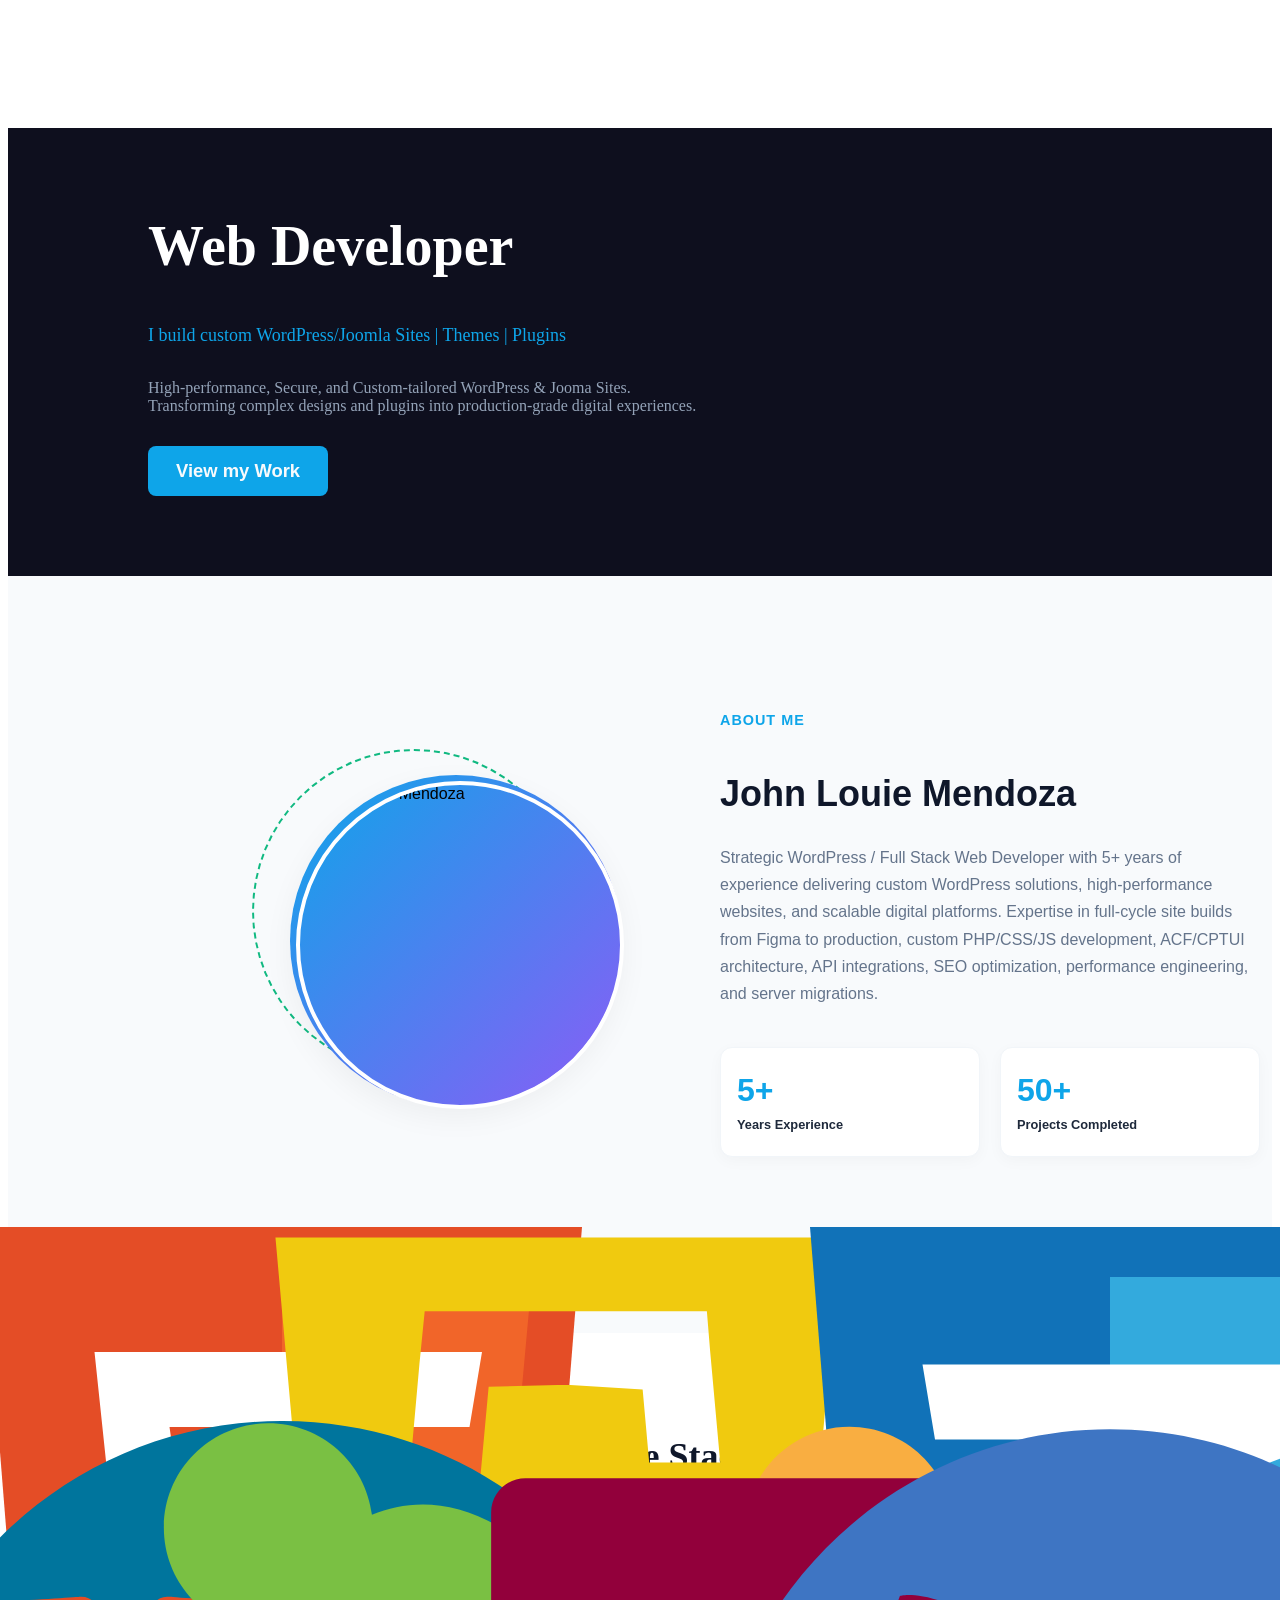
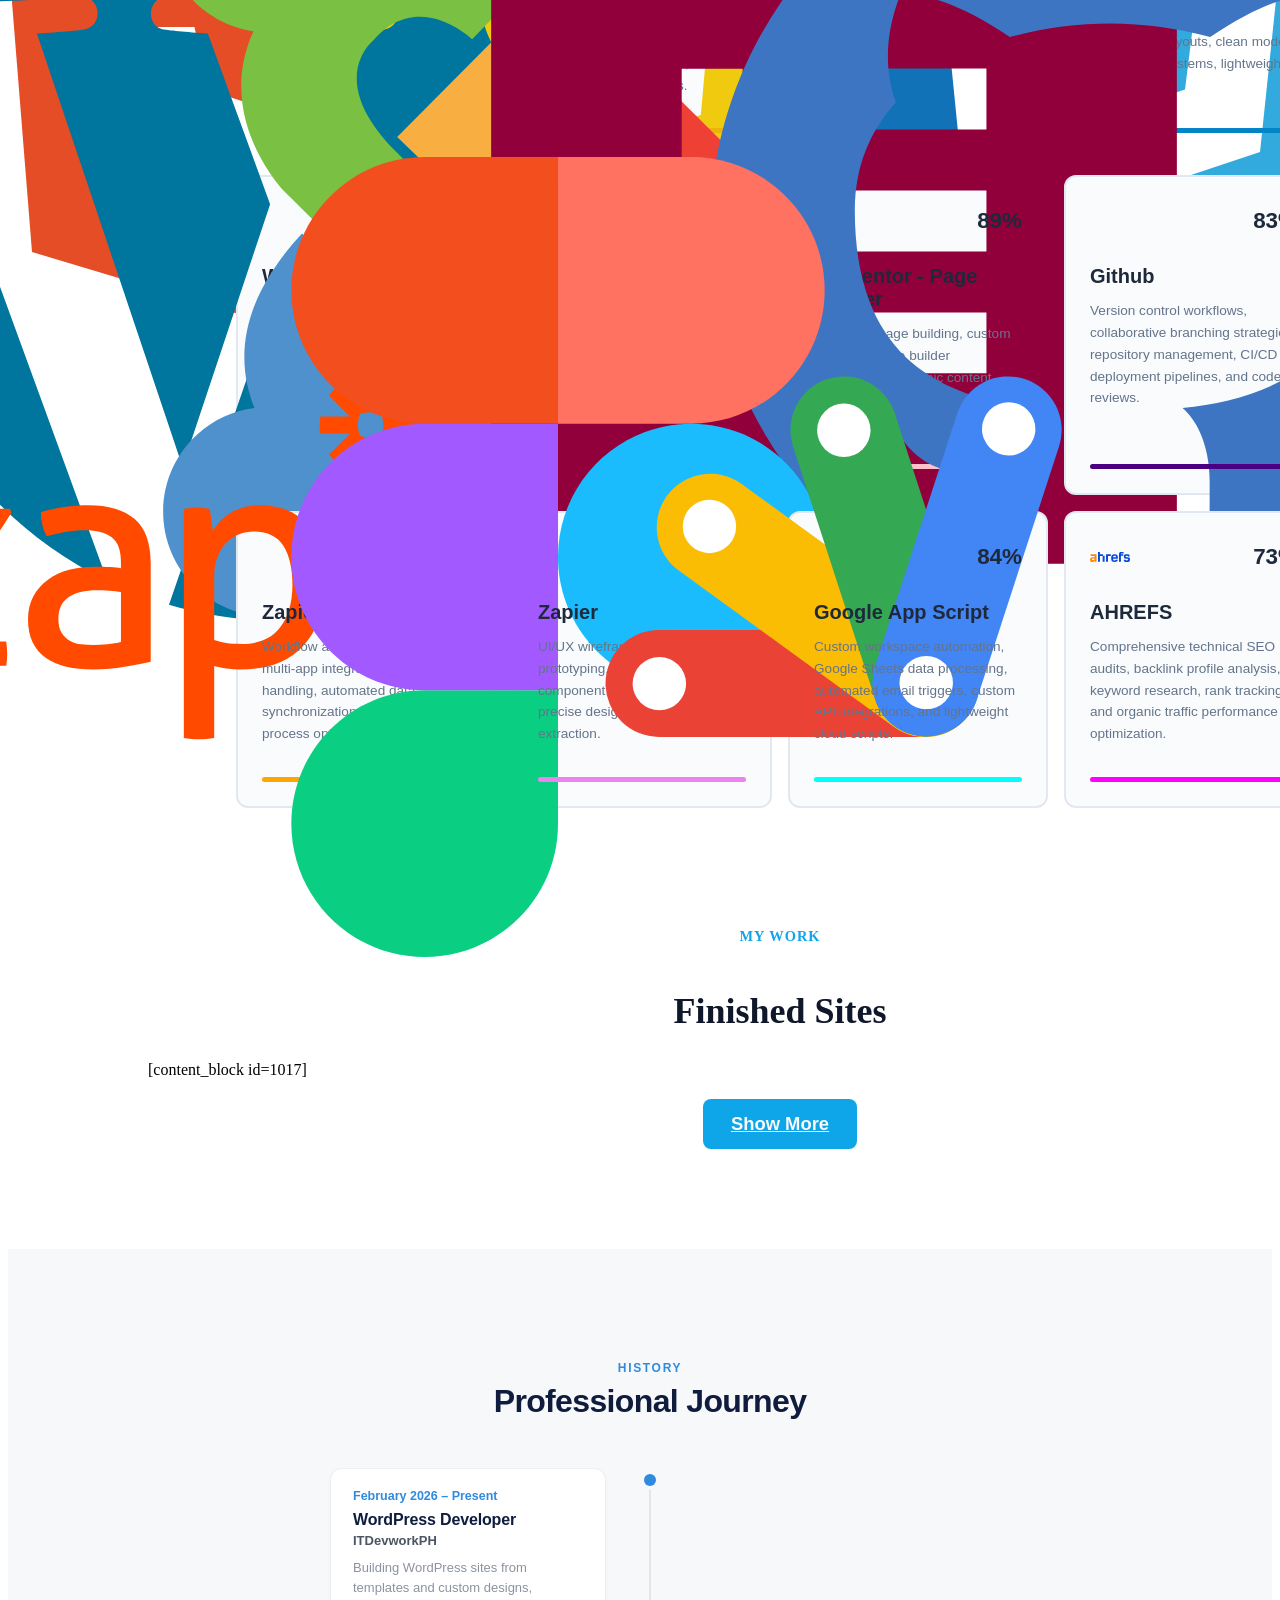
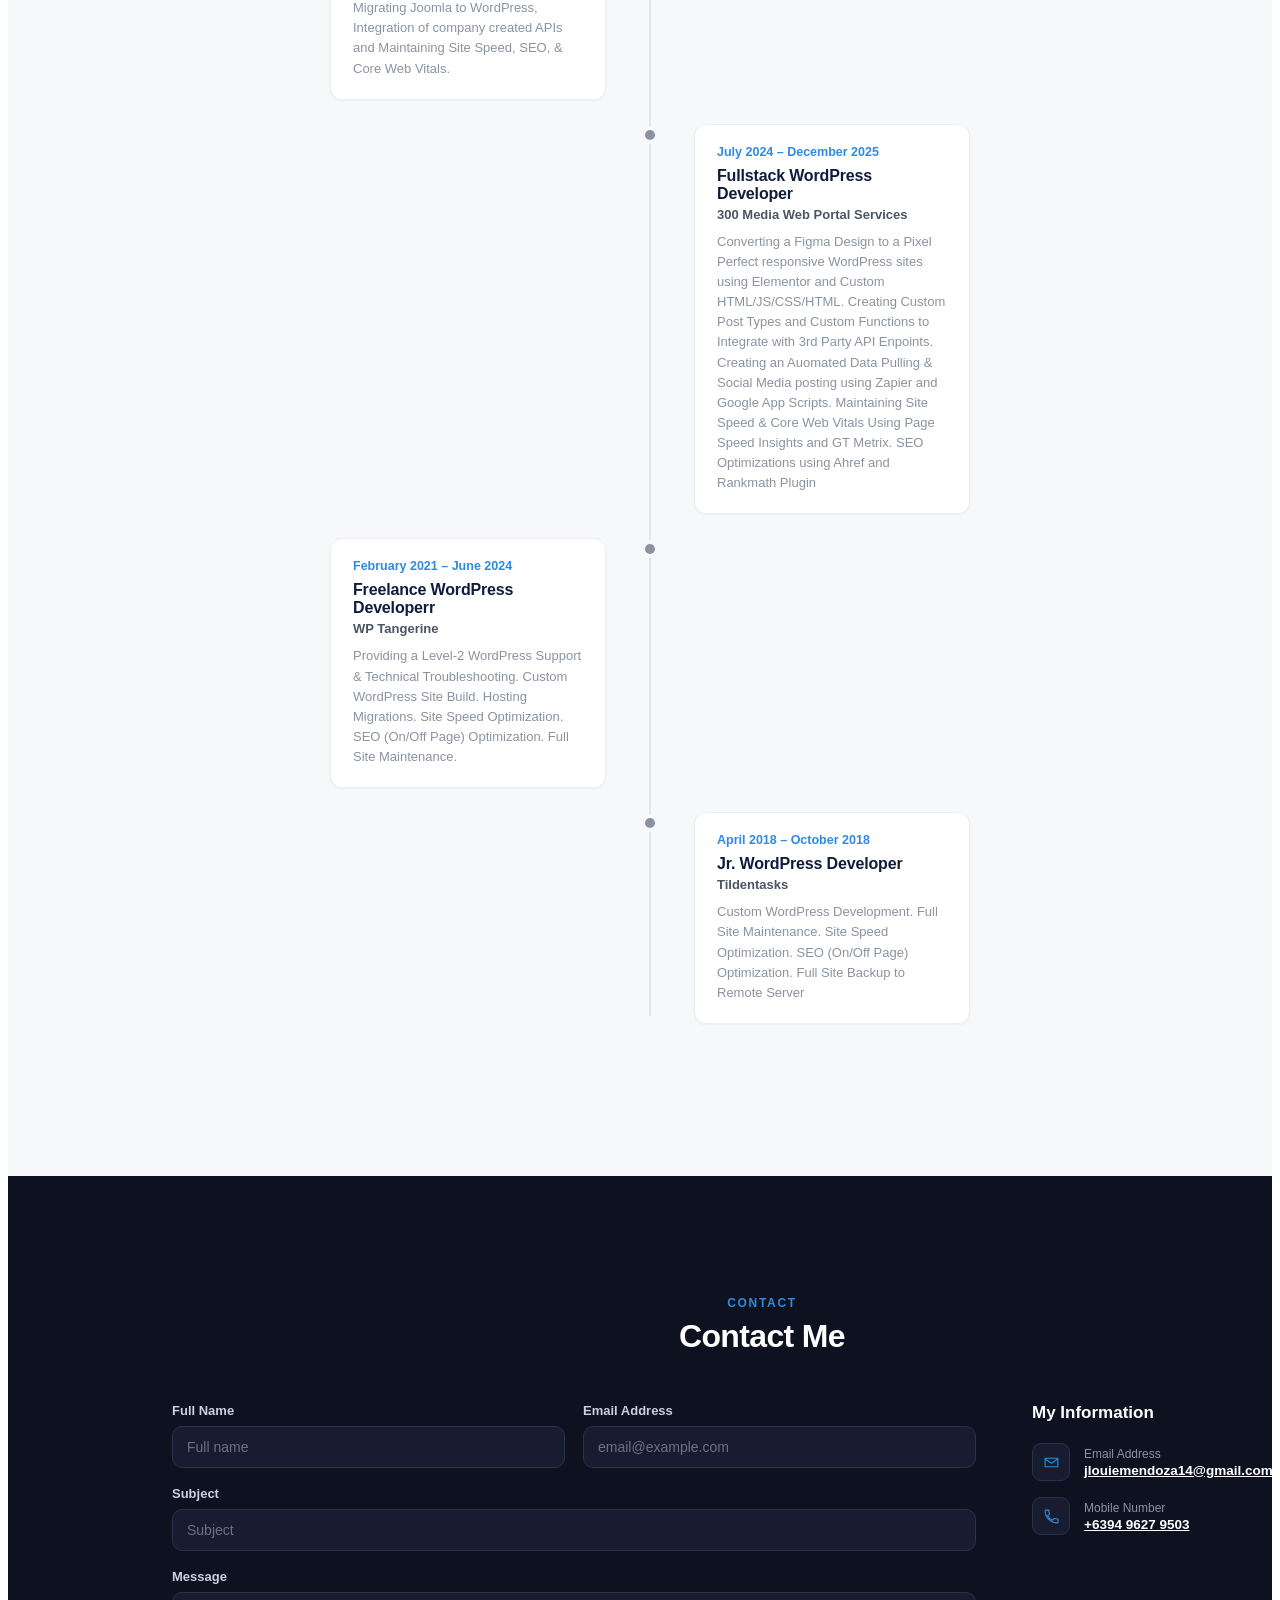
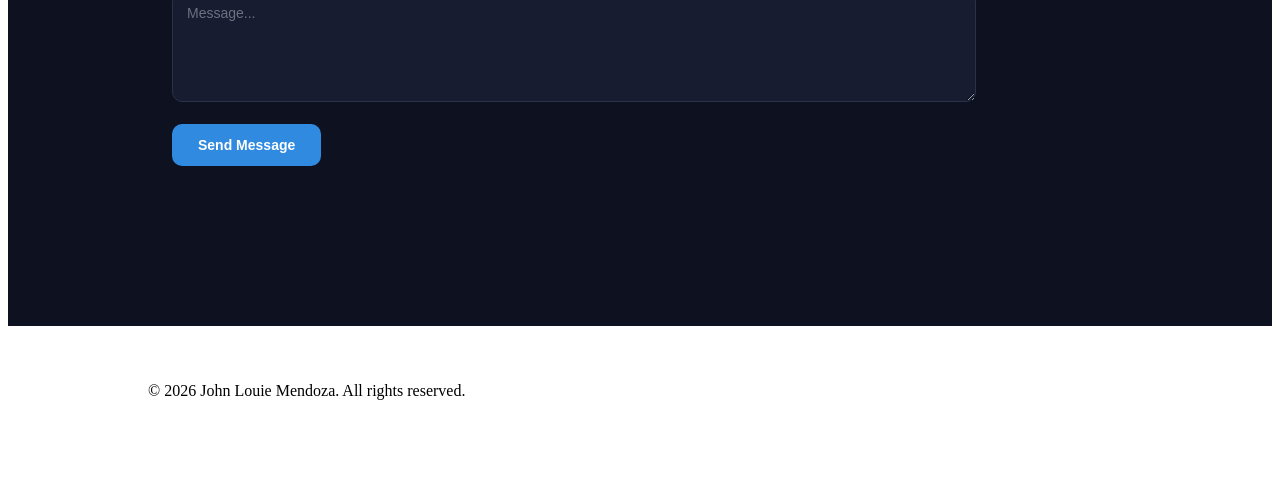
==== commit 06109f7a: "Update index.html" ====
--- a/index.html
+++ b/index.html
@@ -34,7 +34,7 @@
 				<div class="image-wrapper">
 					<div class="dotted-circle parallax-element"></div>
 					<div class="gradient-ring">
-						<img loading="lazy" src="wp-content/uploads/2026/08/Louie-Mendoza.webp" alt="John Louie Mendoza" width="640" height="450" class="profile-img">
+						<img loading="lazy" src="wp-content/uploads/2026/08/image.png" alt="John Louie Mendoza" width="640" height="450" class="profile-img">
 					</div>
 				</div>
 			</div>
@@ -71,7 +71,7 @@
 			<div class="skill-card html-card">
 				<div class="card-header">
 					<div class="icon-box">
-						<img loading="lazy" src="/wp-content/uploads/2026/08/html.svg" alt="HTML">
+						<img loading="lazy" src="/assets/images/Icons/html.svg" alt="HTML">
 					</div>
 					<div class="percentage">95%</div>
 				</div>
@@ -84,7 +84,7 @@
 			<div class="skill-card js-card">
 				<div class="card-header">
 					<div class="icon-box">
-						<img loading="lazy" src="/wp-content/uploads/2026/08/javascript.svg" alt="Javascript">
+						<img loading="lazy" src="/assets/images/Icons/javascript.svg" alt="Javascript">
 					</div>
 					<div class="percentage">85%</div>
 				</div>
@@ -97,7 +97,7 @@
 			<div class="skill-card php-card">
 				<div class="card-header">
 					<div class="icon-box">
-						<img loading="lazy" src="/wp-content/uploads/2026/08/php.svg" alt="PHP">
+						<img loading="lazy" src="/assets/images/Icons/php.svg" alt="PHP">
 					</div>
 					<div class="percentage">90%</div>
 				</div>
@@ -110,7 +110,7 @@
 			<div class="skill-card css-card">
 				<div class="card-header">
 					<div class="icon-box">
-						<img loading="lazy" src="/wp-content/uploads/2026/08/css.svg" alt="CSS">
+						<img loading="lazy" src="/assets/images/Icons/css.svg" alt="CSS">
 					</div>
 					<div class="percentage">92%</div>
 				</div>
@@ -123,7 +123,7 @@
 			<div class="skill-card wp-card">
 				<div class="card-header">
 					<div class="icon-box">
-						<img loading="lazy" src="/wp-content/uploads/2026/08/wordpress.svg" alt="WORDPRESS">
+						<img loading="lazy" src="/assets/images/Icons/wordpress.svg" alt="WORDPRESS">
 					</div>
 					<div class="percentage">95%</div>
 				</div>
@@ -136,7 +136,7 @@
 			<div class="skill-card joomla-card">
 				<div class="card-header">
 					<div class="icon-box">
-						<img loading="lazy" src="/wp-content/uploads/2026/08/joomla.svg" alt="JOOMLA">
+						<img loading="lazy" src="/assets/images/Icons/joomla.svg" alt="JOOMLA">
 					</div>
 					<div class="percentage">82%</div>
 				</div>
@@ -149,7 +149,7 @@
 			<div class="skill-card elementor-card">
 				<div class="card-header">
 					<div class="icon-box">
-						<img loading="lazy" src="/wp-content/uploads/2026/08/elementor.svg" alt="ELEMENTOR">
+						<img loading="lazy" src="/assets/images/Icons/elementor.svg" alt="ELEMENTOR">
 					</div>
 					<div class="percentage">89%</div>
 				</div>
@@ -162,7 +162,7 @@
 			<div class="skill-card github-card">
 				<div class="card-header">
 					<div class="icon-box">
-						<img loading="lazy" src="/wp-content/uploads/2026/08/github.svg" alt="GITHUB">
+						<img loading="lazy" src="/assets/images/Icons/github.svg" alt="GITHUB">
 					</div>
 					<div class="percentage">83%</div>
 				</div>
@@ -175,7 +175,7 @@
 			<div class="skill-card zapier-card">
 				<div class="card-header">
 					<div class="icon-box">
-						<img loading="lazy" src="/wp-content/uploads/2026/08/zapier.svg" alt="ZAPIER">
+						<img loading="lazy" src="/assets/images/Icons/zapier.svg" alt="ZAPIER">
 					</div>
 					<div class="percentage">80%</div>
 				</div>
@@ -188,7 +188,7 @@
 			<div class="skill-card figma-card">
 				<div class="card-header">
 					<div class="icon-box">
-						<img loading="lazy" src="/wp-content/uploads/2026/08/figma.svg" alt="FIGMA">
+						<img loading="lazy" src="/assets/images/Icons/figma.svg" alt="FIGMA">
 					</div>
 					<div class="percentage">75%</div>
 				</div>
@@ -201,7 +201,7 @@
 			<div class="skill-card gas-card">
 				<div class="card-header">
 					<div class="icon-box">
-						<img loading="lazy" src="/wp-content/uploads/2026/08/gas.svg" alt="GAS">
+						<img loading="lazy" src="/assets/images/Icons/gas.svg" alt="GAS">
 					</div>
 					<div class="percentage">84%</div>
 				</div>
@@ -214,7 +214,7 @@
 			<div class="skill-card ahrefs-card">
 				<div class="card-header">
 					<div class="icon-box">
-						<img loading="lazy" src="/wp-content/uploads/2026/08/ahrefs.svg" alt="AHREFS">
+						<img loading="lazy" src="/assets/images/Icons/ahrefs.svg" alt="AHREFS">
 					</div>
 					<div class="percentage">73%</div>
 				</div>
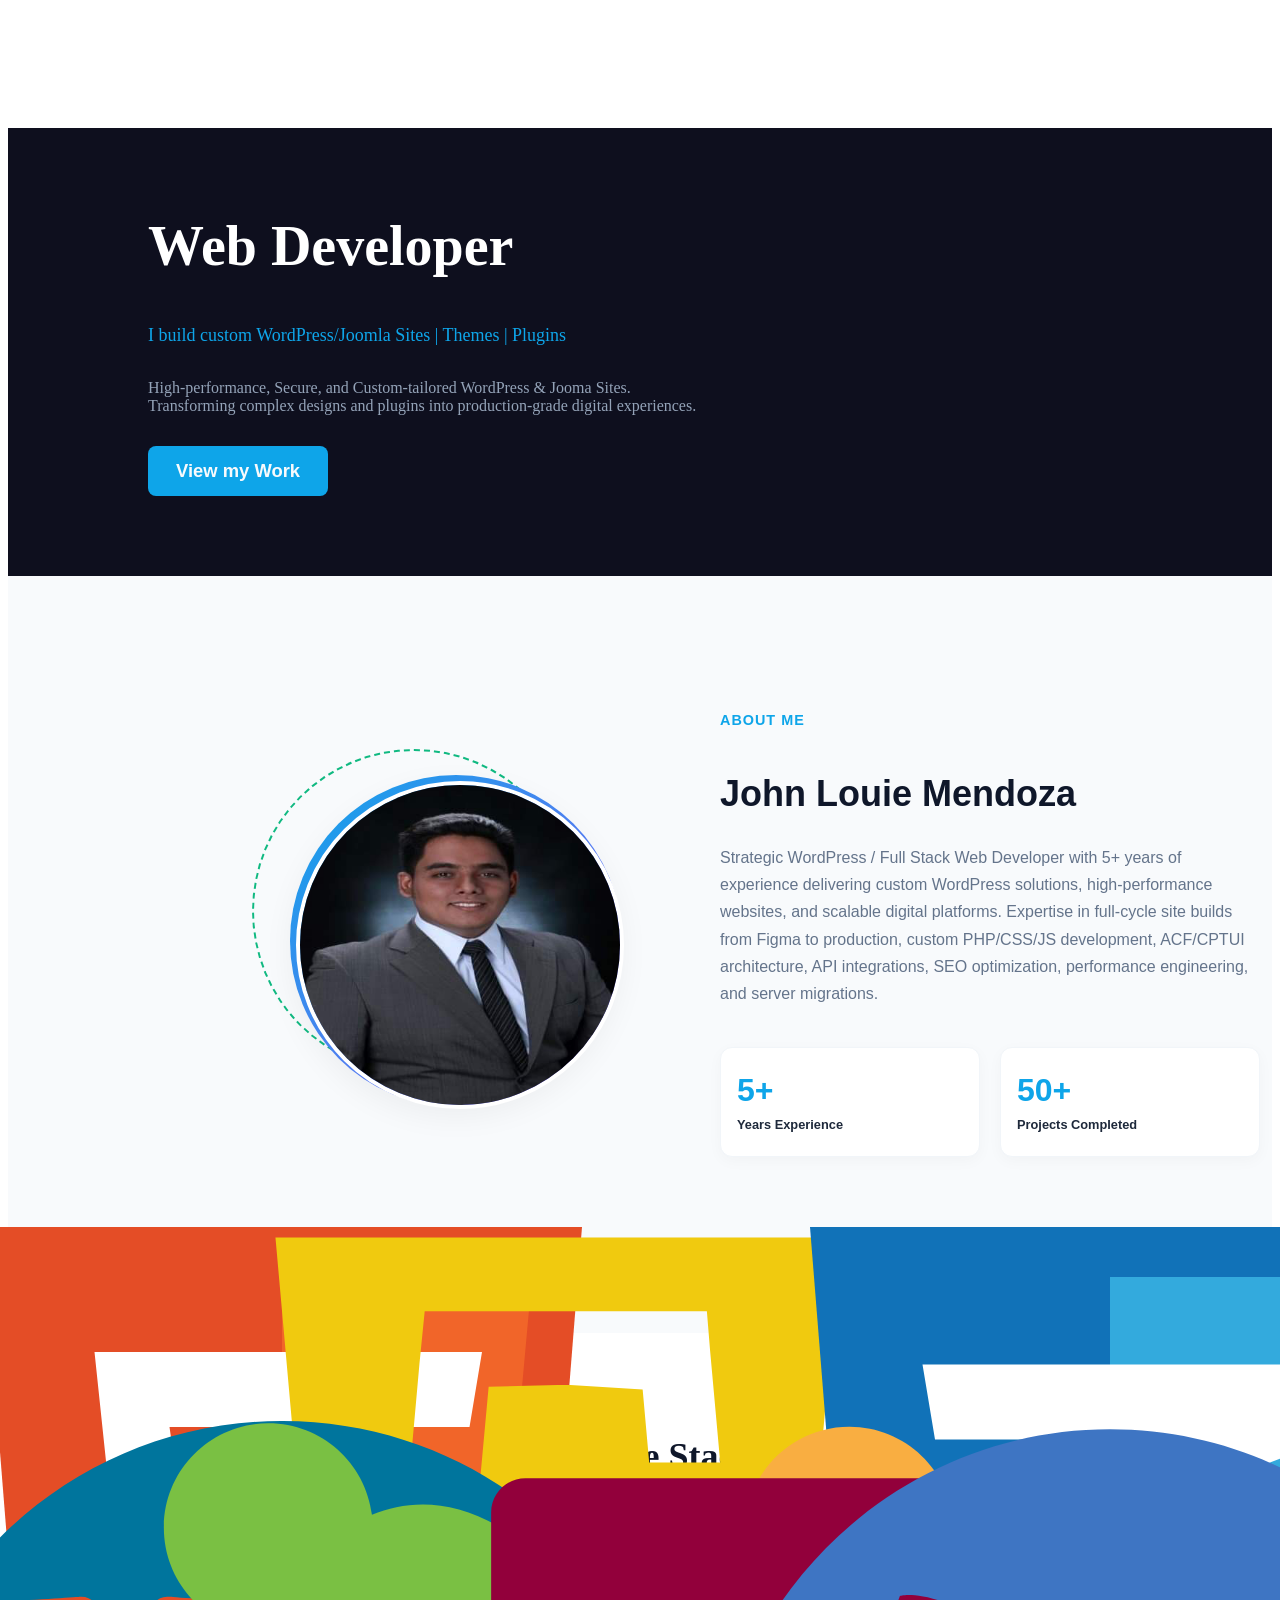
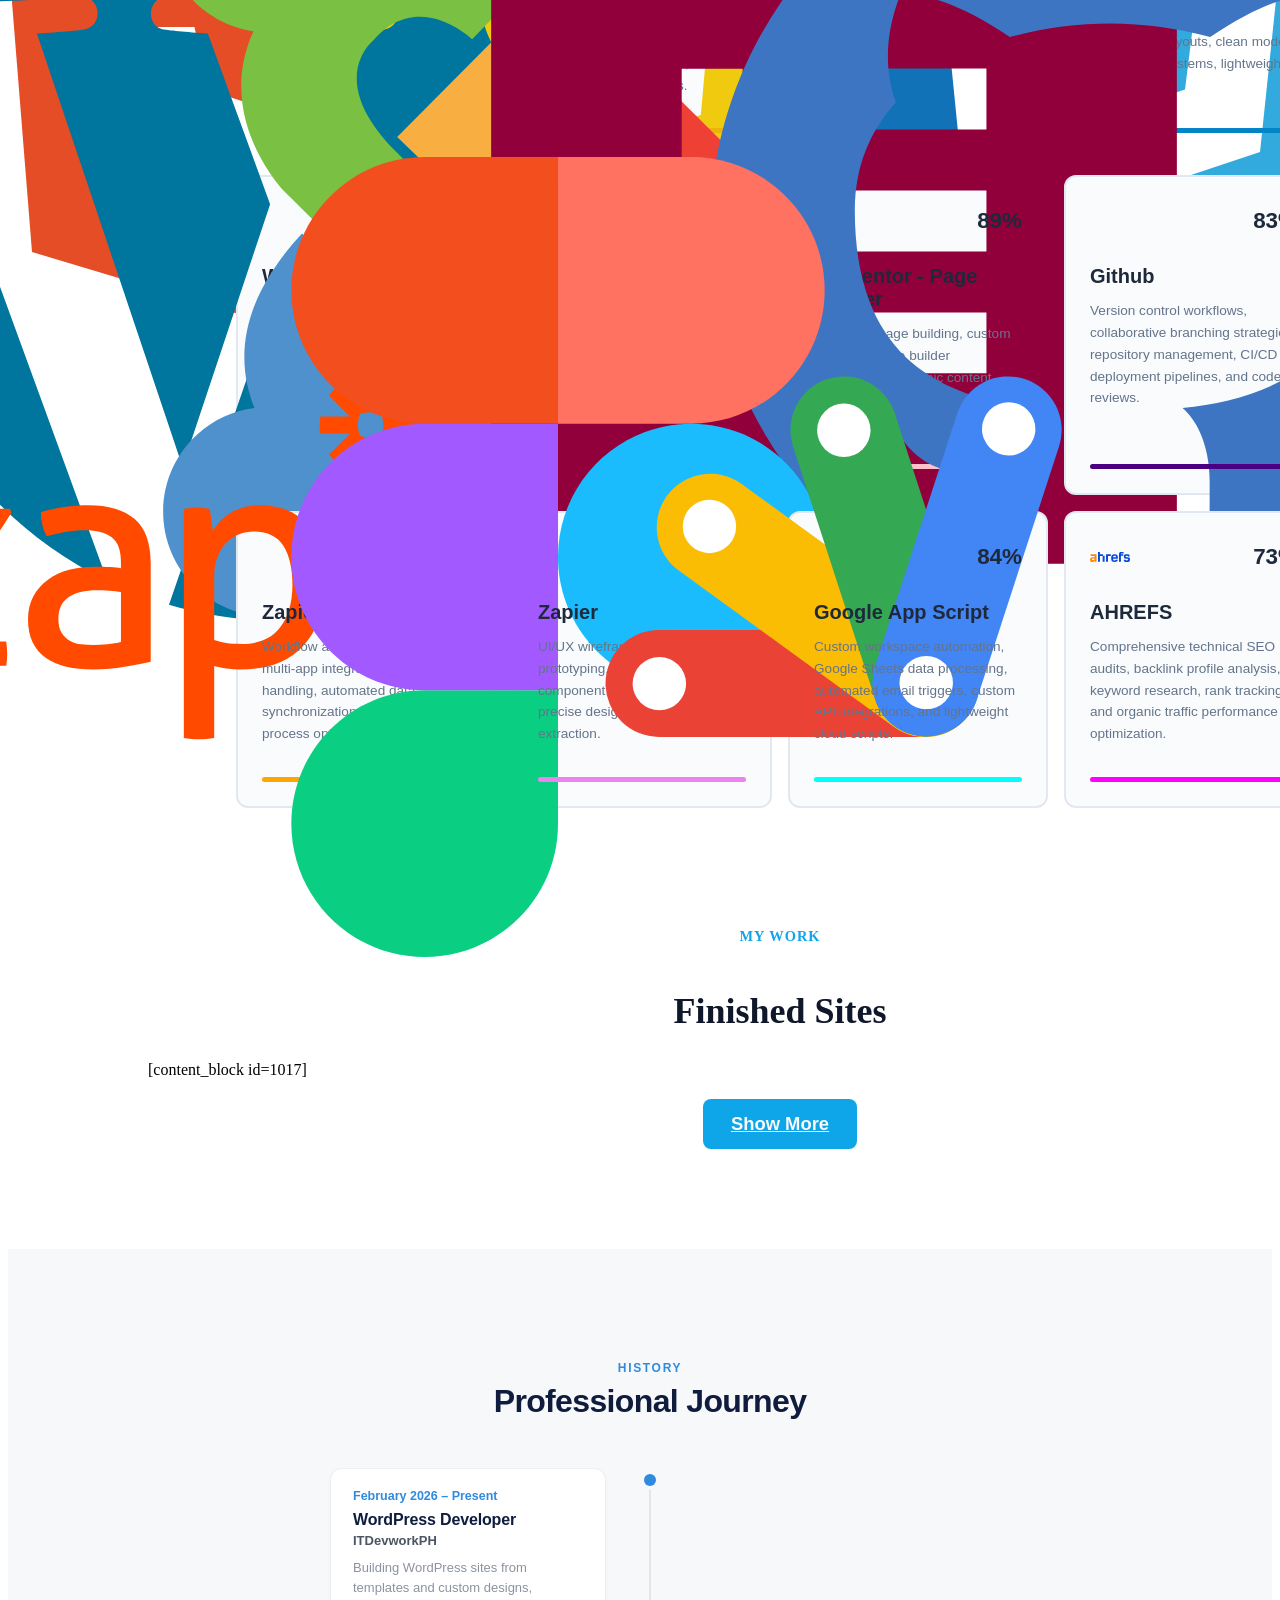
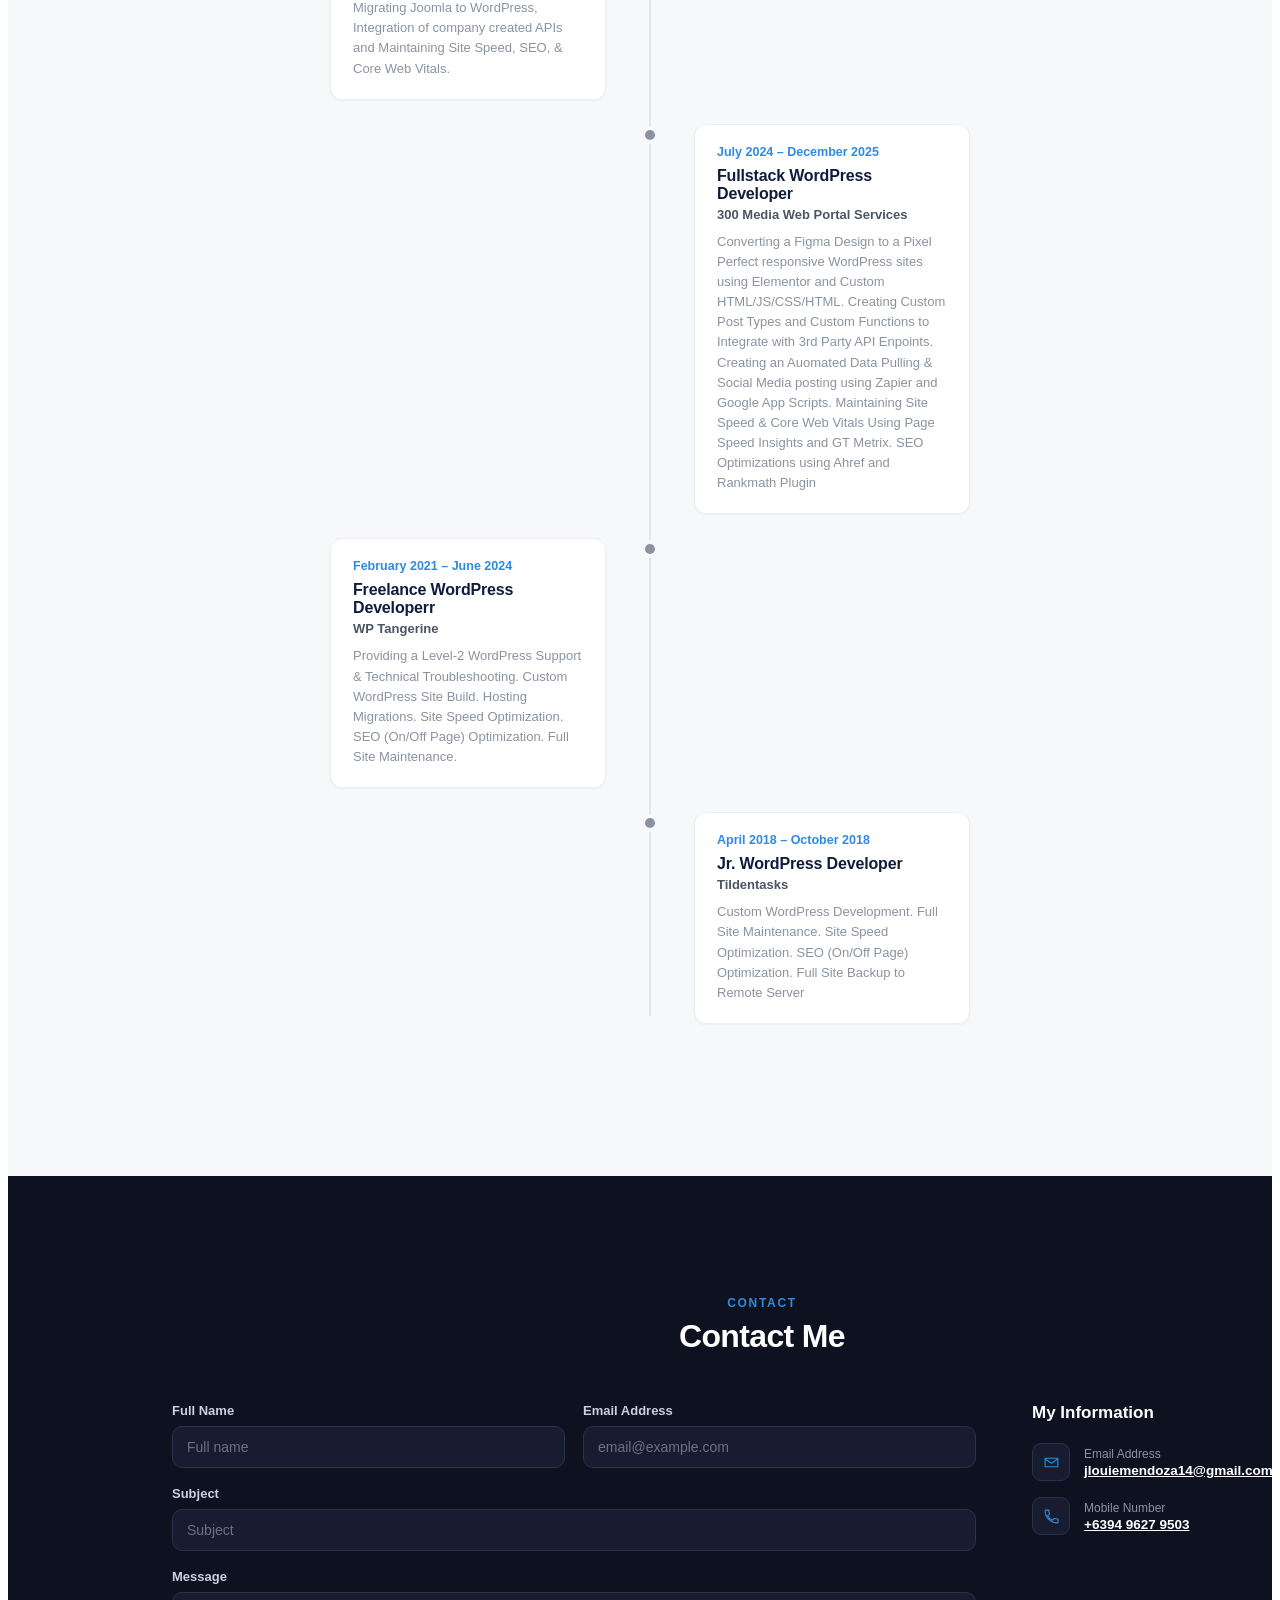
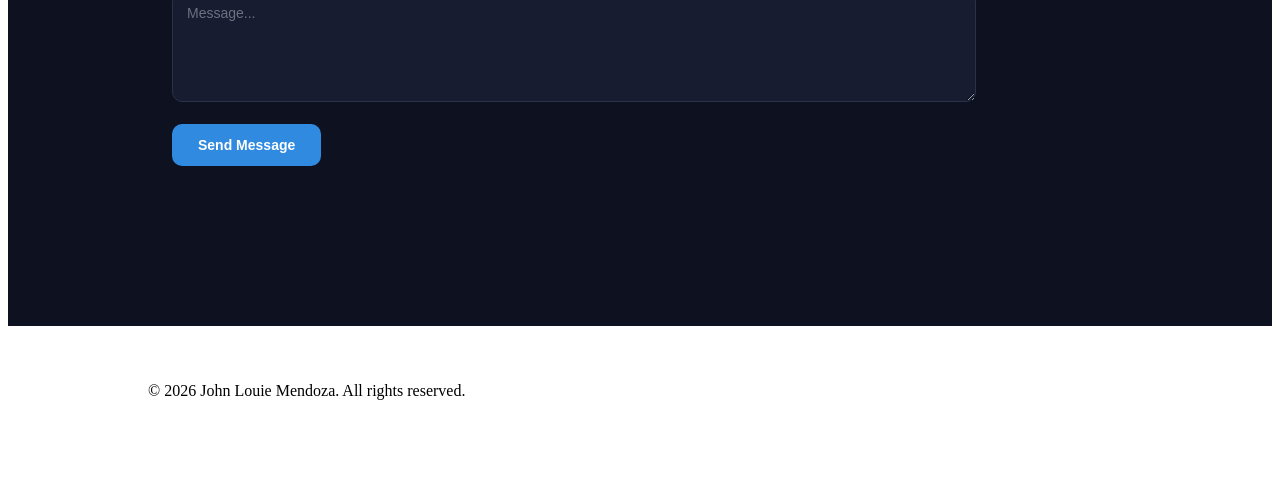
==== commit 3d327469: "Update index.html" ====
--- a/index.html
+++ b/index.html
@@ -34,7 +34,7 @@
 				<div class="image-wrapper">
 					<div class="dotted-circle parallax-element"></div>
 					<div class="gradient-ring">
-						<img loading="lazy" src="wp-content/uploads/2026/08/image.png" alt="John Louie Mendoza" width="640" height="450" class="profile-img">
+						<img loading="lazy" src="assets/images/image.png" alt="John Louie Mendoza" width="640" height="450" class="profile-img">
 					</div>
 				</div>
 			</div>
@@ -71,7 +71,7 @@
 			<div class="skill-card html-card">
 				<div class="card-header">
 					<div class="icon-box">
-						<img loading="lazy" src="/assets/images/Icons/html.svg" alt="HTML">
+						<img loading="lazy" src="assets/images/Icons/html.svg" alt="HTML">
 					</div>
 					<div class="percentage">95%</div>
 				</div>
@@ -84,7 +84,7 @@
 			<div class="skill-card js-card">
 				<div class="card-header">
 					<div class="icon-box">
-						<img loading="lazy" src="/assets/images/Icons/javascript.svg" alt="Javascript">
+						<img loading="lazy" src="assets/images/Icons/javascript.svg" alt="Javascript">
 					</div>
 					<div class="percentage">85%</div>
 				</div>
@@ -97,7 +97,7 @@
 			<div class="skill-card php-card">
 				<div class="card-header">
 					<div class="icon-box">
-						<img loading="lazy" src="/assets/images/Icons/php.svg" alt="PHP">
+						<img loading="lazy" src="assets/images/Icons/php.svg" alt="PHP">
 					</div>
 					<div class="percentage">90%</div>
 				</div>
@@ -110,7 +110,7 @@
 			<div class="skill-card css-card">
 				<div class="card-header">
 					<div class="icon-box">
-						<img loading="lazy" src="/assets/images/Icons/css.svg" alt="CSS">
+						<img loading="lazy" src="assets/images/Icons/css.svg" alt="CSS">
 					</div>
 					<div class="percentage">92%</div>
 				</div>
@@ -123,7 +123,7 @@
 			<div class="skill-card wp-card">
 				<div class="card-header">
 					<div class="icon-box">
-						<img loading="lazy" src="/assets/images/Icons/wordpress.svg" alt="WORDPRESS">
+						<img loading="lazy" src="assets/images/Icons/wordpress.svg" alt="WORDPRESS">
 					</div>
 					<div class="percentage">95%</div>
 				</div>
@@ -136,7 +136,7 @@
 			<div class="skill-card joomla-card">
 				<div class="card-header">
 					<div class="icon-box">
-						<img loading="lazy" src="/assets/images/Icons/joomla.svg" alt="JOOMLA">
+						<img loading="lazy" src="assets/images/Icons/joomla.svg" alt="JOOMLA">
 					</div>
 					<div class="percentage">82%</div>
 				</div>
@@ -149,7 +149,7 @@
 			<div class="skill-card elementor-card">
 				<div class="card-header">
 					<div class="icon-box">
-						<img loading="lazy" src="/assets/images/Icons/elementor.svg" alt="ELEMENTOR">
+						<img loading="lazy" src="assets/images/Icons/elementor.svg" alt="ELEMENTOR">
 					</div>
 					<div class="percentage">89%</div>
 				</div>
@@ -162,7 +162,7 @@
 			<div class="skill-card github-card">
 				<div class="card-header">
 					<div class="icon-box">
-						<img loading="lazy" src="/assets/images/Icons/github.svg" alt="GITHUB">
+						<img loading="lazy" src="assets/images/Icons/github.svg" alt="GITHUB">
 					</div>
 					<div class="percentage">83%</div>
 				</div>
@@ -175,7 +175,7 @@
 			<div class="skill-card zapier-card">
 				<div class="card-header">
 					<div class="icon-box">
-						<img loading="lazy" src="/assets/images/Icons/zapier.svg" alt="ZAPIER">
+						<img loading="lazy" src="assets/images/Icons/zapier.svg" alt="ZAPIER">
 					</div>
 					<div class="percentage">80%</div>
 				</div>
@@ -188,7 +188,7 @@
 			<div class="skill-card figma-card">
 				<div class="card-header">
 					<div class="icon-box">
-						<img loading="lazy" src="/assets/images/Icons/figma.svg" alt="FIGMA">
+						<img loading="lazy" src="assets/images/Icons/figma.svg" alt="FIGMA">
 					</div>
 					<div class="percentage">75%</div>
 				</div>
@@ -201,7 +201,7 @@
 			<div class="skill-card gas-card">
 				<div class="card-header">
 					<div class="icon-box">
-						<img loading="lazy" src="/assets/images/Icons/gas.svg" alt="GAS">
+						<img loading="lazy" src="assets/images/Icons/gas.svg" alt="GAS">
 					</div>
 					<div class="percentage">84%</div>
 				</div>
@@ -214,7 +214,7 @@
 			<div class="skill-card ahrefs-card">
 				<div class="card-header">
 					<div class="icon-box">
-						<img loading="lazy" src="/assets/images/Icons/ahrefs.svg" alt="AHREFS">
+						<img loading="lazy" src="assets/images/Icons/ahrefs.svg" alt="AHREFS">
 					</div>
 					<div class="percentage">73%</div>
 				</div>
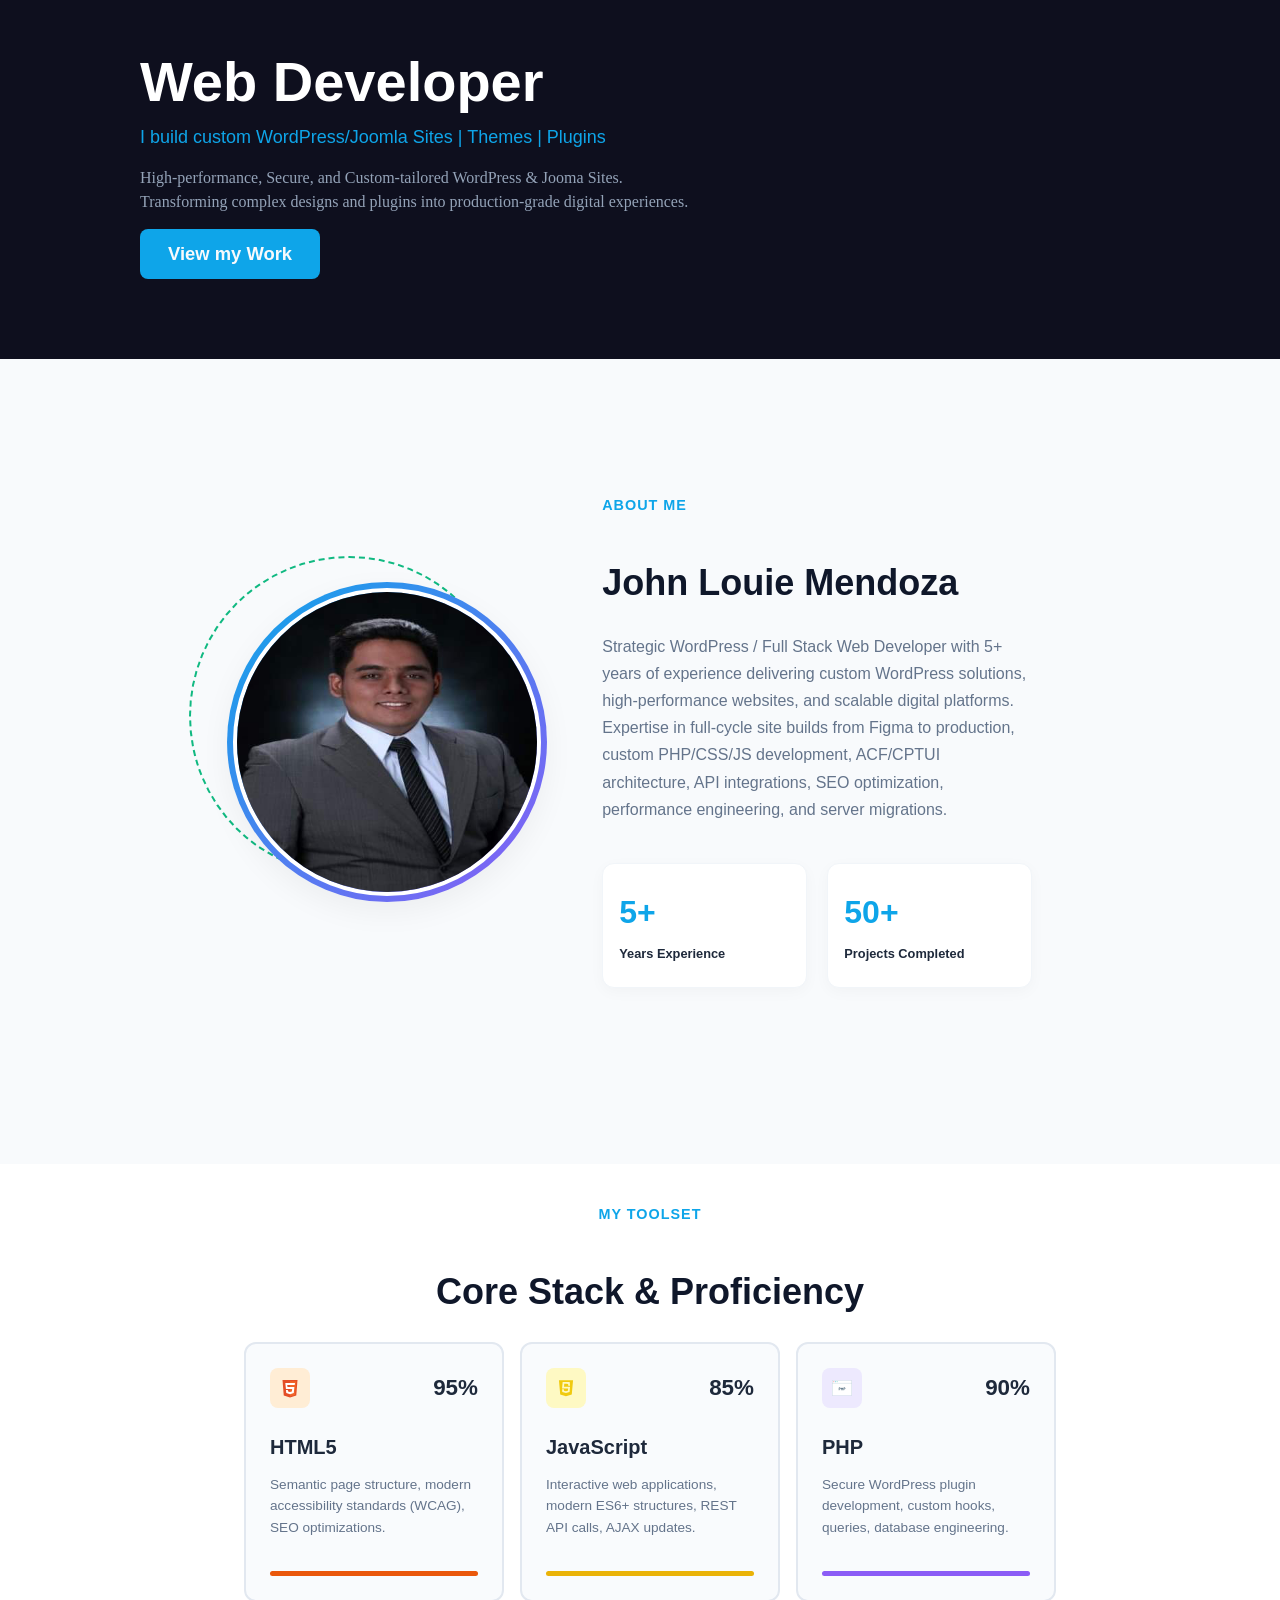
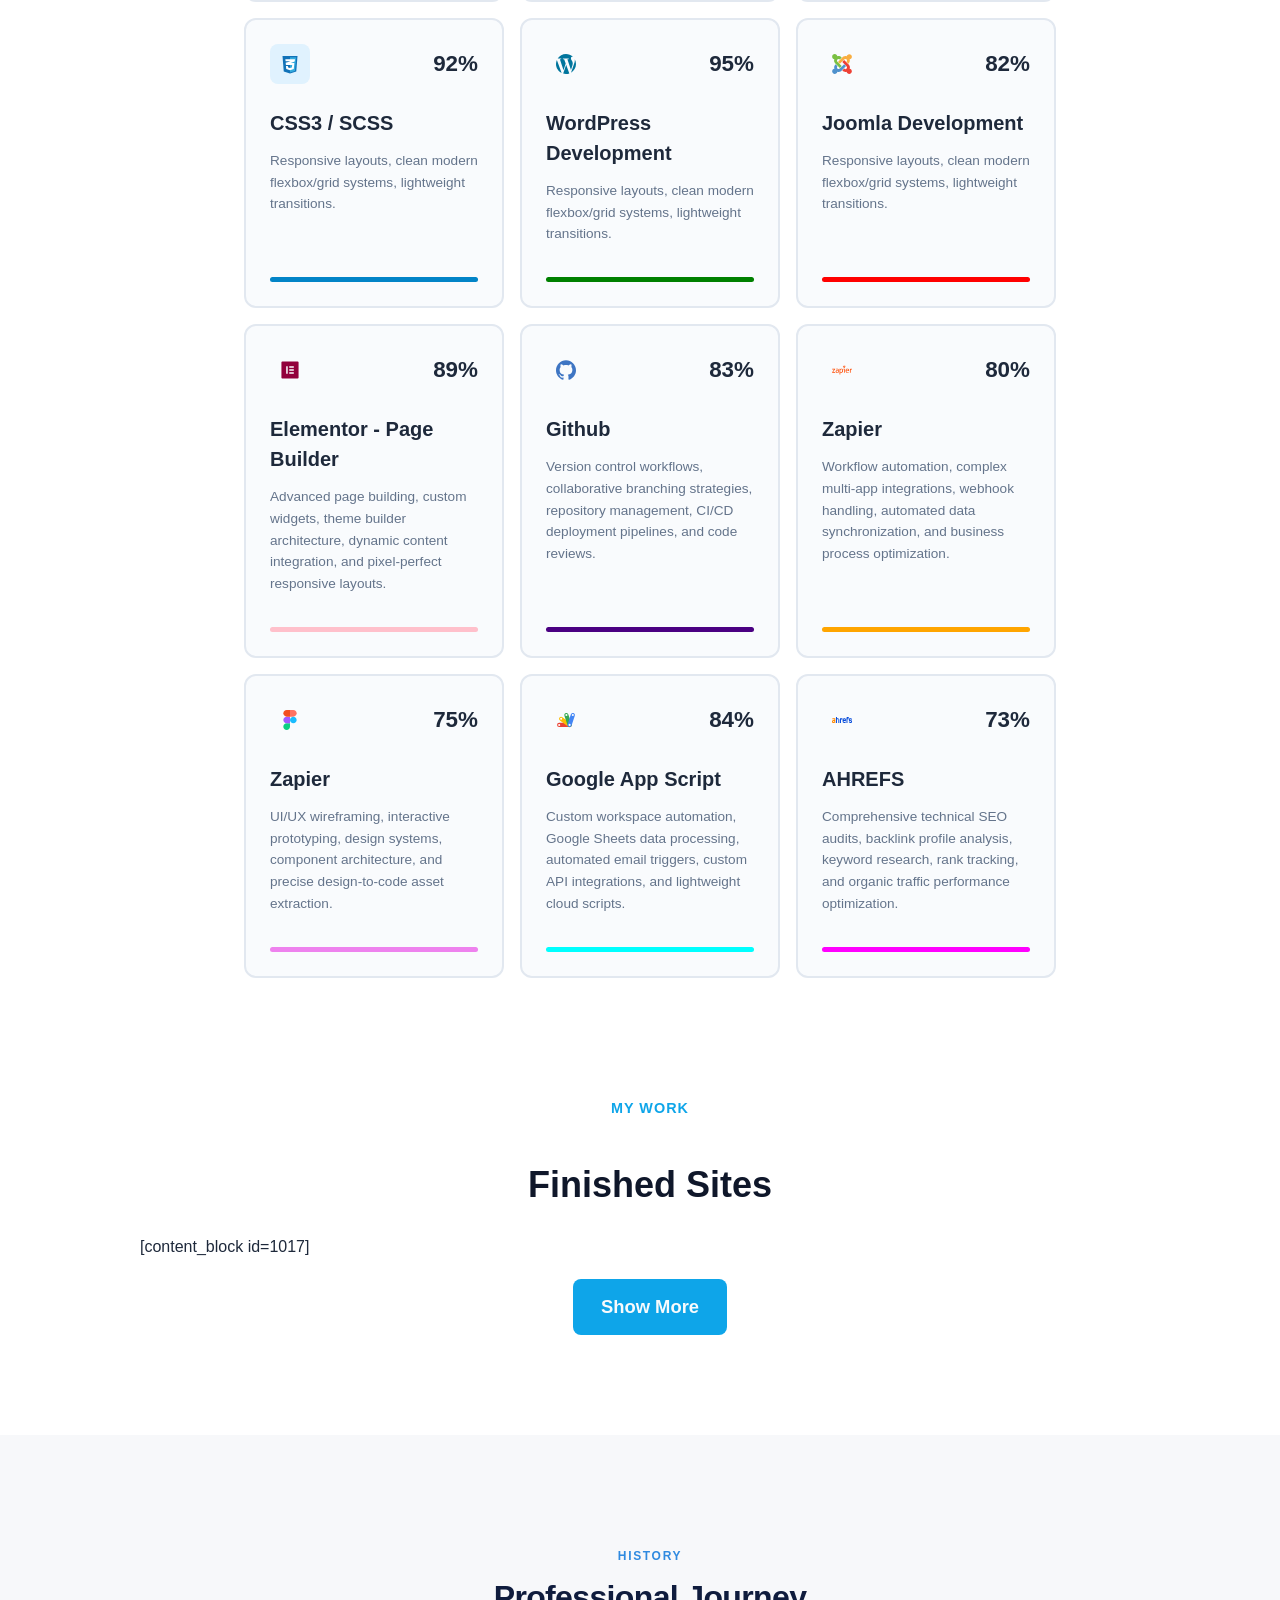
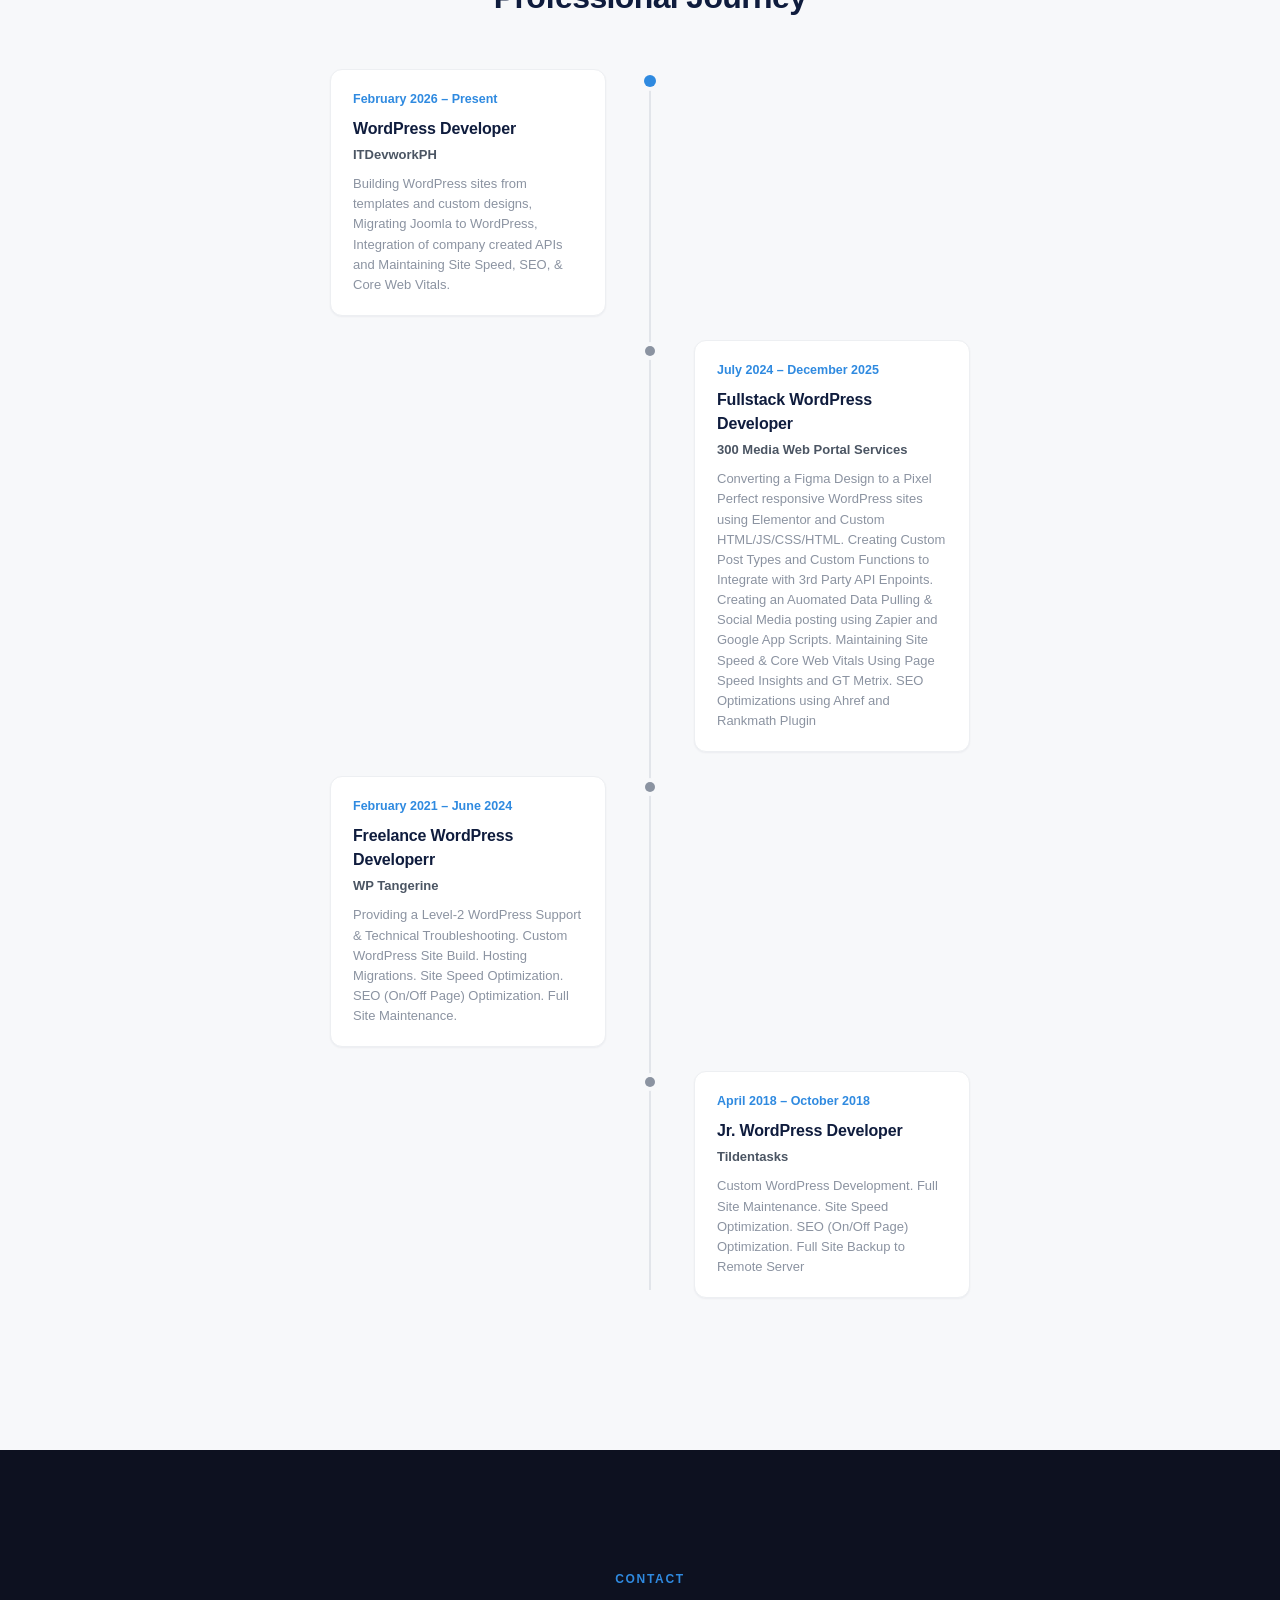
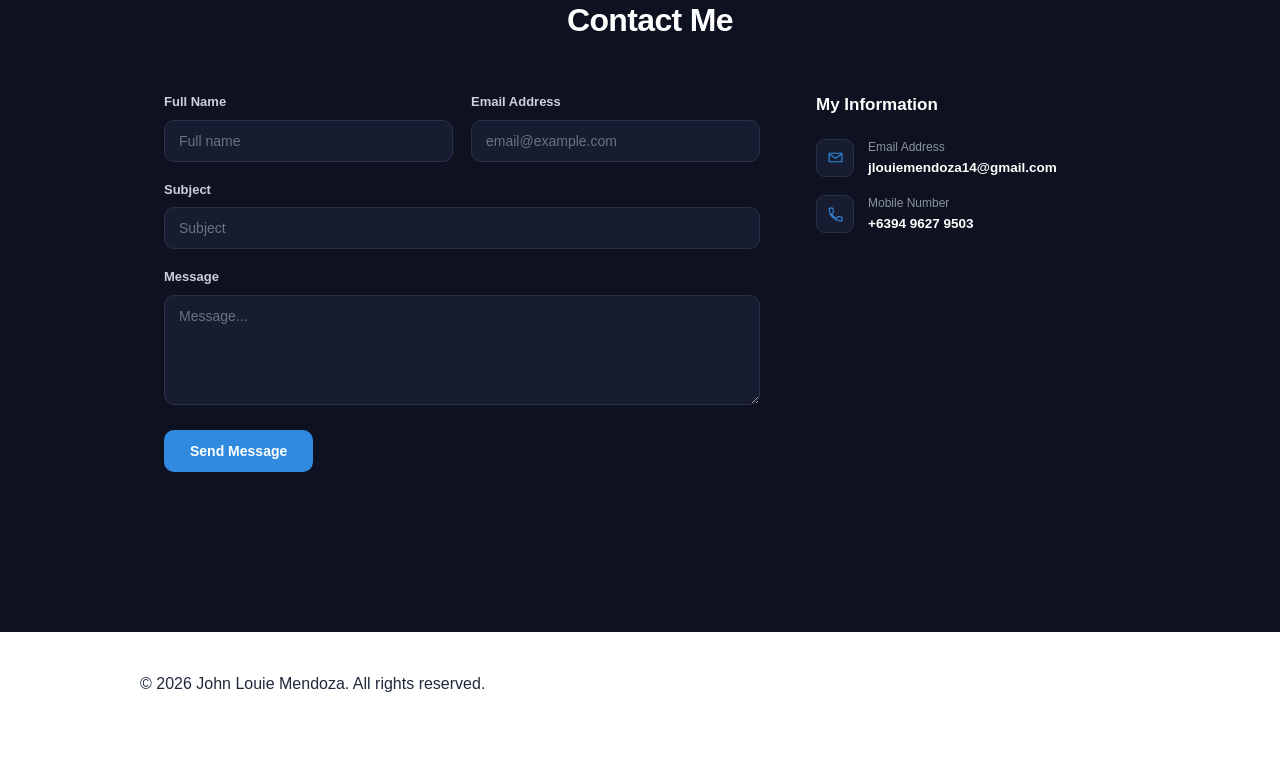
==== commit ea2167b9: "Update index.html" ====
--- a/index.html
+++ b/index.html
@@ -9,11 +9,6 @@
 </head>
 <body>
 
-  <!-- Header / Navbar Content -->
-  <header class="site-header">
-      <div class="wrapper"></div>
-  </header>
-
 <main>
 <section class ="hero-banner">
 	<div class="wrapper">
--- a/assets/css/styles.css
+++ b/assets/css/styles.css
@@ -1,3 +1,50 @@
+*, *::before, *::after {
+	box-sizing: border-box;
+}
+html, body {
+	margin: 0;
+	padding: 0;
+}
+body {
+	font-family: -apple-system, BlinkMacSystemFont, "Segoe UI", Roboto, Helvetica, Arial, sans-serif;
+	color: #1e293b;
+	line-height: 1.5;
+	-webkit-font-smoothing: antialiased;
+}
+h1, h2, h3, h4, h5, h6, p, ul, ol {
+	margin: 0;
+	padding: 0;
+}
+ul, ol {
+	list-style: none;
+}
+a {
+	color: inherit;
+	text-decoration: none;
+}
+img {
+	max-width: 100%;
+	height: auto;
+	display: block;
+}
+button, input, textarea {
+	font-family: inherit;
+}
+
+/* Fix: skill icon sizing — targets any <img> inside .icon-box,
+   so no HTML class changes are required */
+.icon-box img {
+	width: 20px;
+	height: 20px;
+	object-fit: contain;
+	display: block;
+}
+
+/* ============================================================
+   ORIGINAL CHILD THEME STYLES (unchanged from what you pasted,
+   except the .wrapper rule below, which is now responsive)
+============================================================ */
+
 .page-wrap{
 	padding-top: 0px !important;
 	padding-bottom: 0px !important;
@@ -186,13 +233,25 @@
 	padding: 0;
 	margin: 0;
 }
+
+/* FIX: was a fixed 1440px width with no responsive fallback,
+   causing horizontal overflow on any narrower screen */
 .wrapper {
-	width: 1440px;
-	padding: 40px 120px 80px 140px;
+	width: 100%;
+	max-width: 1440px;
+	margin: 0 auto;
+	padding: 40px 24px 80px 24px;
+	box-sizing: border-box;
+}
+@media (min-width: 1024px) {
+	.wrapper {
+		padding: 40px 120px 80px 140px;
+	}
 }
 
 .sml-wrapper{
 	width: 600px;
+	max-width: 100%;
 }
 
 .heading {
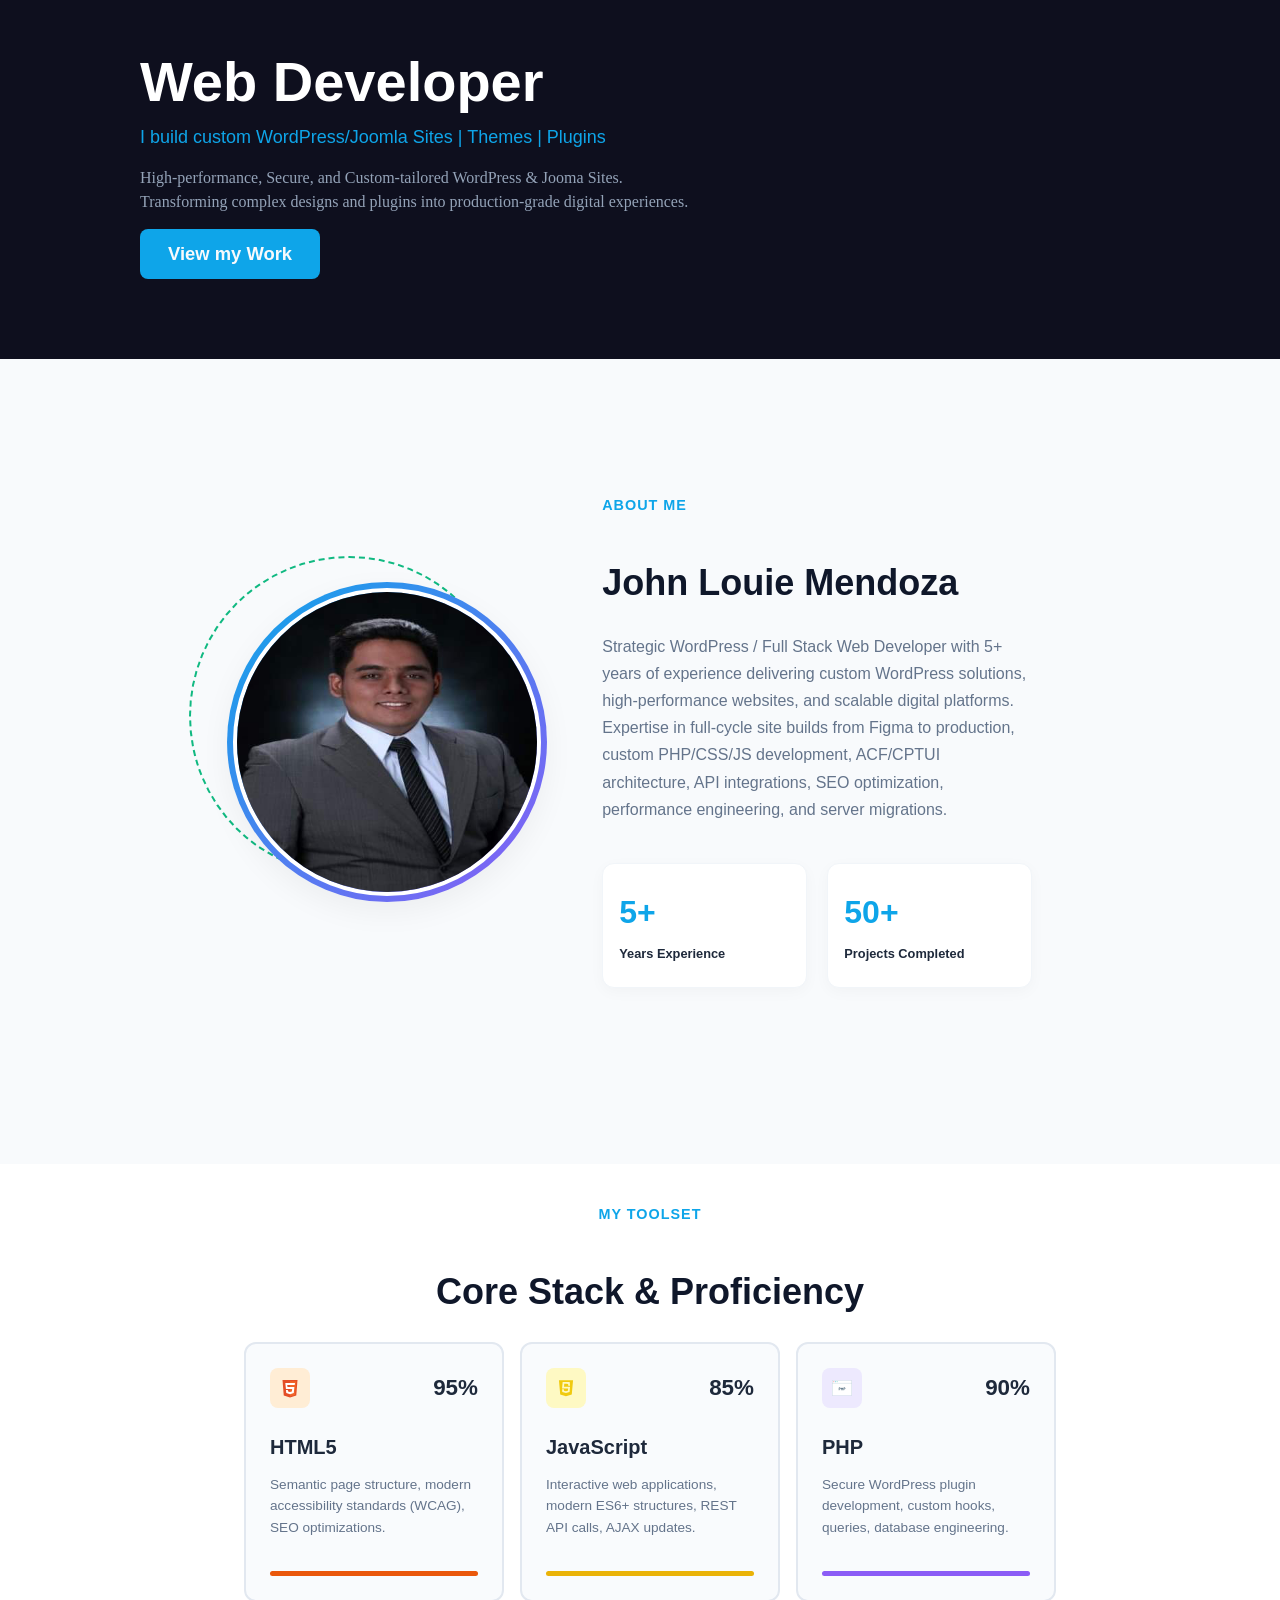
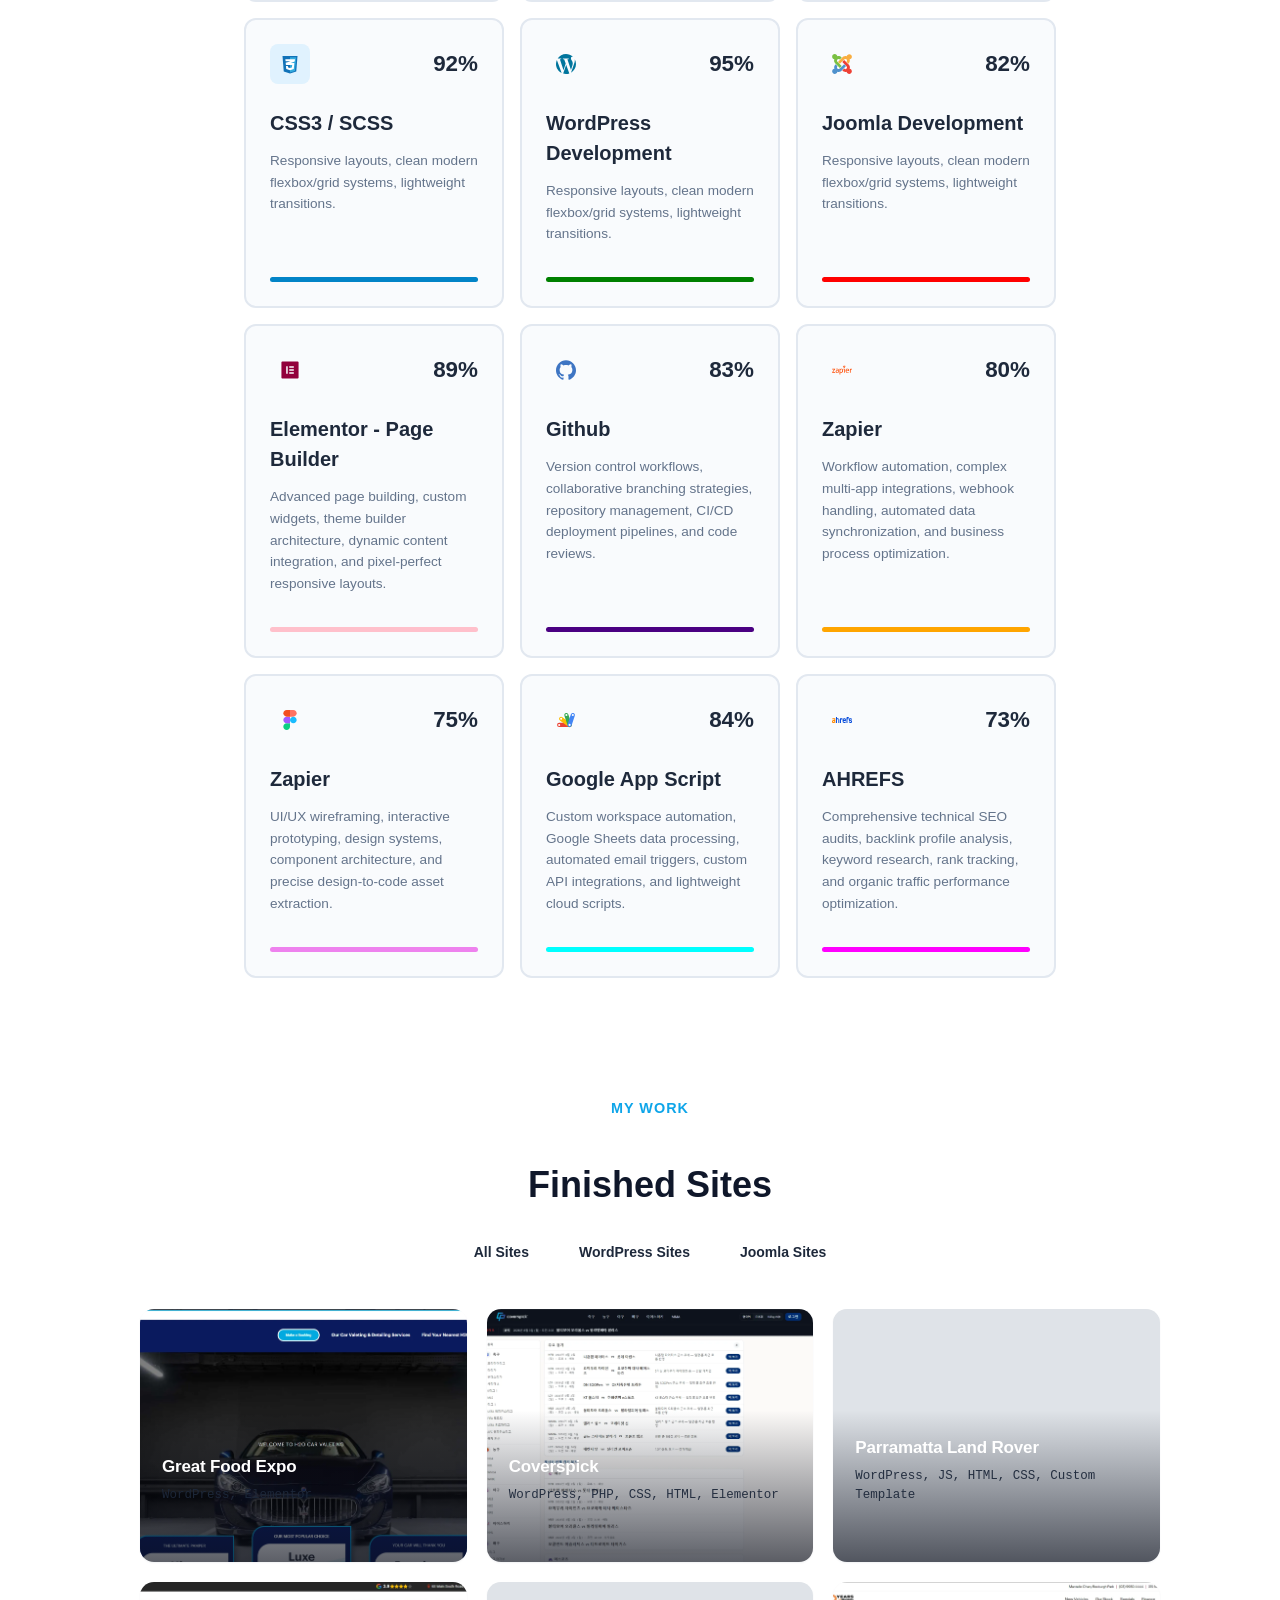
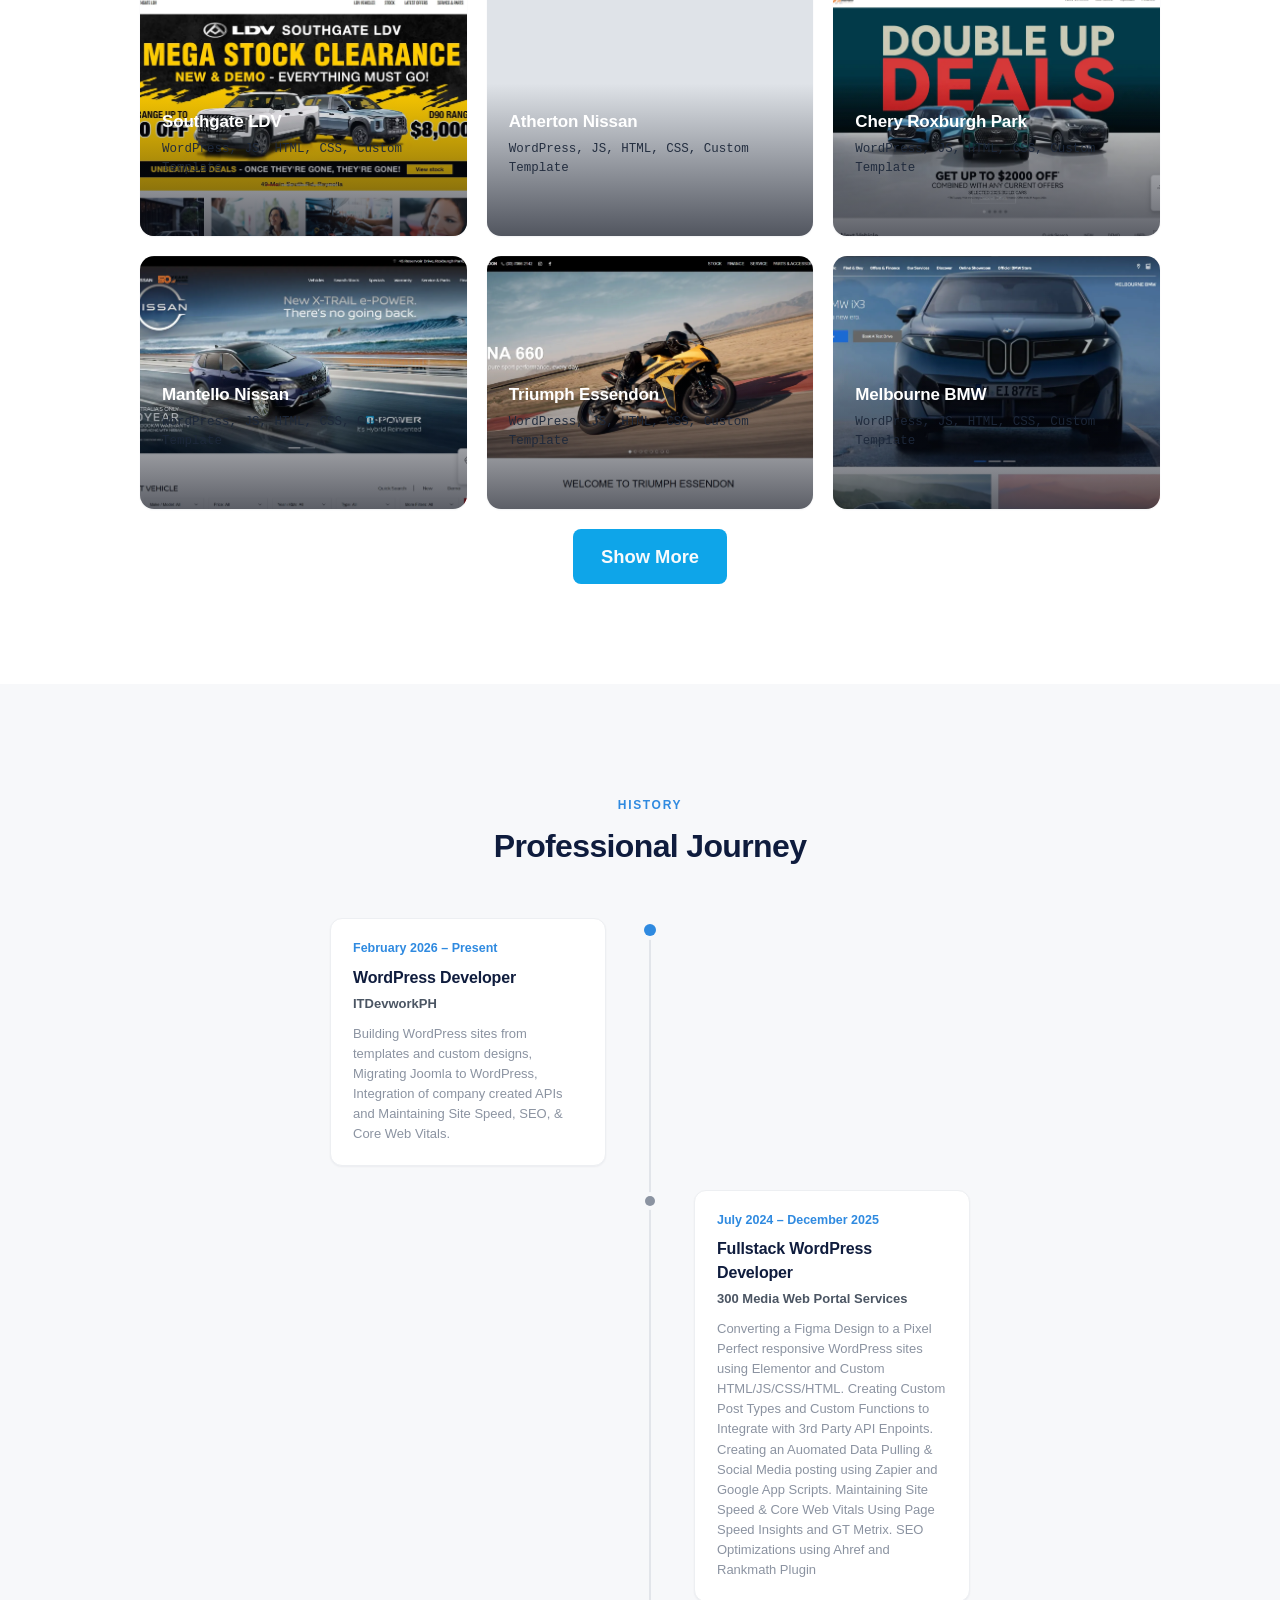
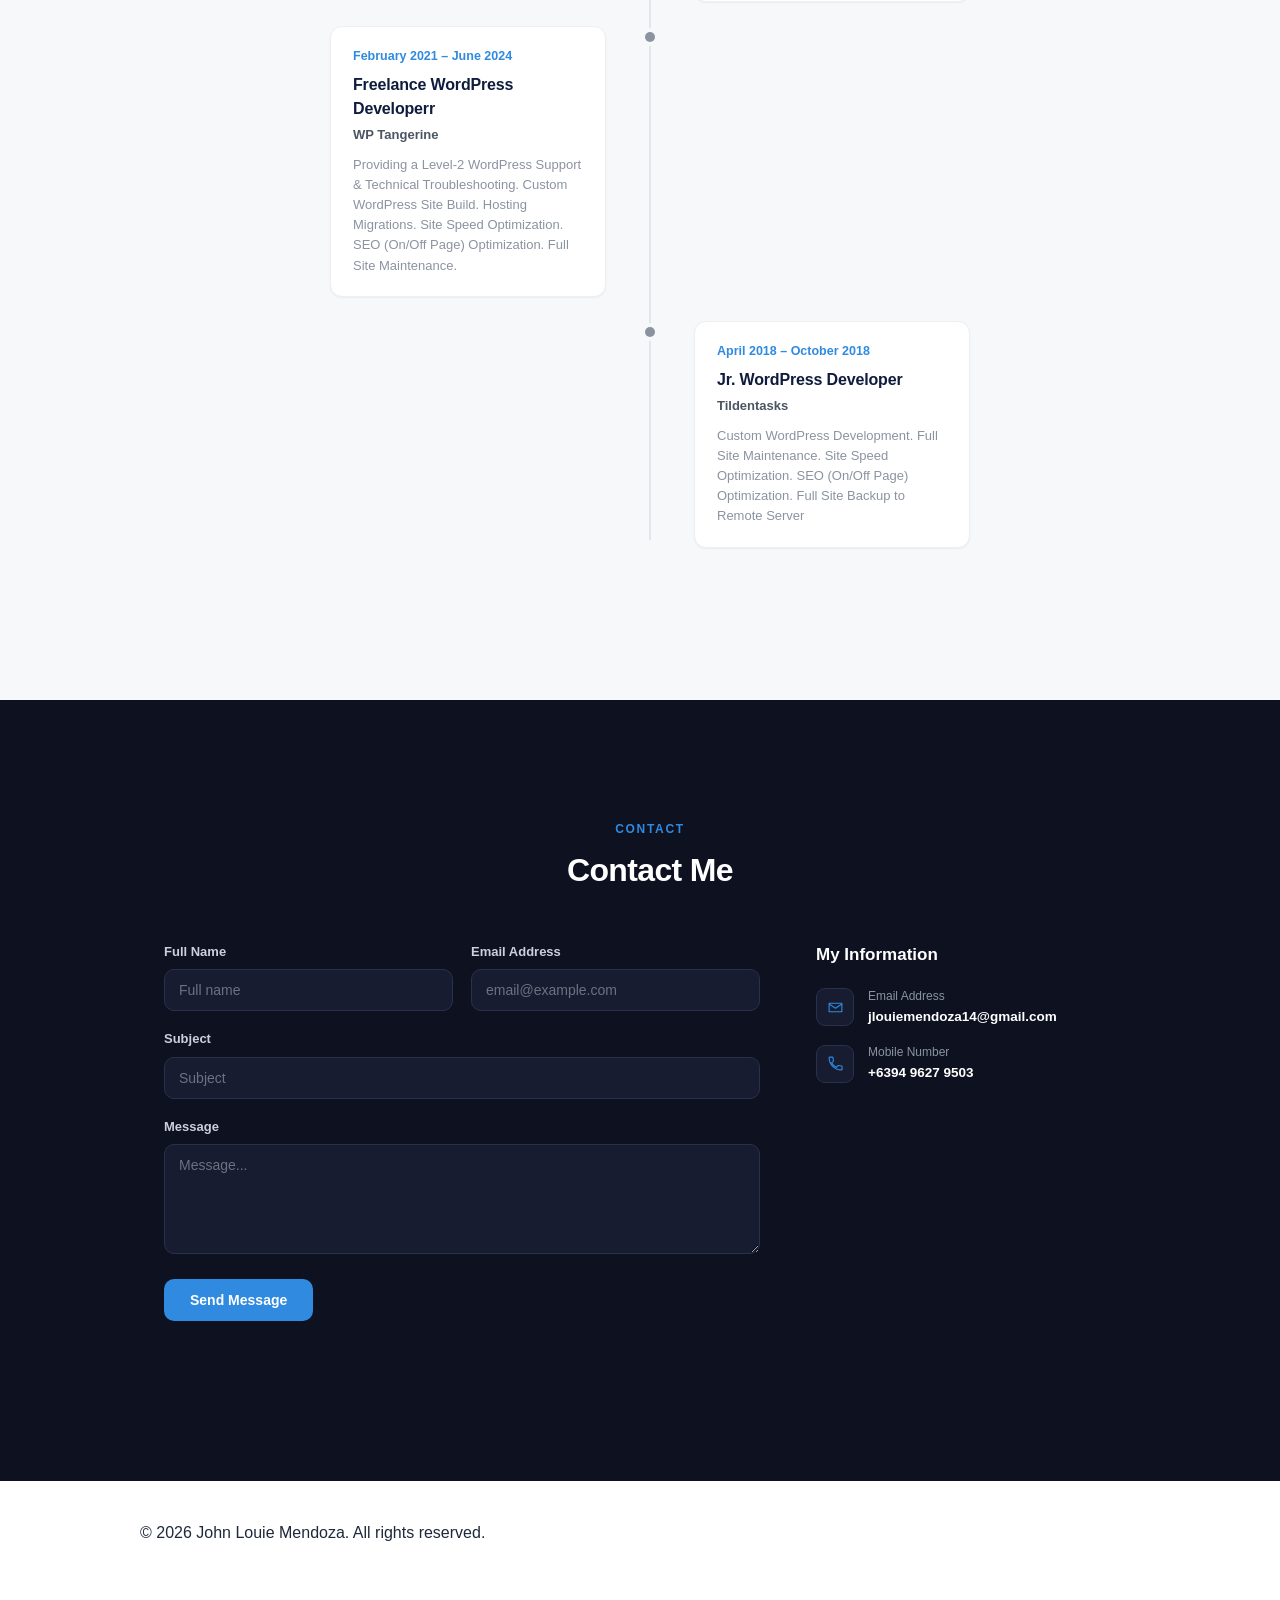
==== commit 4a286996: "Update index.html" ====
--- a/index.html
+++ b/index.html
@@ -287,7 +287,486 @@
 		<h2 class="h2-heading">Finished Sites</h2>
 
 		<div class="card-container">
-			[content_block id=1017]
+			<div class="rp-filters" role="tablist" aria-label="Filter projects">
+	<button class="rp-filter is-active" data-filter="all" role="tab" aria-selected="true">All Sites</button>
+	<button class="rp-filter" data-filter="wordpress" role="tab" aria-selected="false">WordPress Sites</button>
+	<button class="rp-filter" data-filter="joomla" role="tab" aria-selected="false">Joomla Sites</button>
+</div>
+<div class="rp-grid">	
+	<a href="https://h20carvaleting.com/" class="rp-card" data-category="wordpress" style="background-image:url('assets/images/uploads/h20.webp');">
+		<span class="rp-card-scrim"></span>
+		<div class="rp-card-body">
+			<h3 class="rp-card-title">Great Food Expo</h3>
+			<p class="rp-card-tags">WordPress, Elementor</p>
+			<span class="rp-card-link">Visit Site →</span>
+		</div>
+	</a>
+
+	<a href="https://coverspick.com/" class="rp-card" data-category="wordpress" style="background-image:url('assets/images/uploads/coverspick.webp');">
+		<span class="rp-card-scrim"></span>
+		<div class="rp-card-body">
+			<h3 class="rp-card-title">Coverspick</h3>
+			<p class="rp-card-tags">WordPress, PHP, CSS, HTML, Elementor</p>
+			<span class="rp-card-link">Visit Site →</span>
+		</div>
+	</a>
+
+	
+	<a href="https://greatfoodexpo.com/" class="rp-card" data-category="wordpress" style="background-image:url('assets/images/uploads/foodexpo.webp');">
+		<span class="rp-card-scrim"></span>
+		<div class="rp-card-body">
+			<h3 class="rp-card-title">Great Food Expo</h3>
+			<p class="rp-card-tags">WordPress, Elementor</p>
+			<span class="rp-card-link">Visit Site →</span>
+		</div>
+	</a>
+
+	<a href="https://allsportsanalytics.com/" class="rp-card" data-category="wordpress" style="background-image:url('https://image.thum.io/get/width/1200/https://allsportsanalytics.com/');">
+		<span class="rp-card-scrim"></span>
+		<div class="rp-card-body">
+			<h3 class="rp-card-title">All Sports Analytics</h3>
+			<p class="rp-card-tags">WordPress, JS, HTML, CSS, Elementor</p>
+			<span class="rp-card-link">Visit Site →</span>
+		</div>
+	</a>
+
+	<a href="https://southernautos.co.nz" class="rp-card" data-category="wordpress" style="background-image:url('https://image.thum.io/get/width/1200/https://southernautos.co.nz/');">
+		<span class="rp-card-scrim"></span>
+		<div class="rp-card-body">
+			<h3 class="rp-card-title">Southern Autos</h3>
+			<p class="rp-card-tags">WordPress, JS, HTML, CSS, Custom Template</p>
+			<span class="rp-card-link">Visit Site →</span>
+		</div>
+	</a>
+
+	<a href="https://parramattajlr.com.au/" class="rp-card" data-category="wordpress" style="background-image:url('https://image.thum.io/get/width/1200/https://parramattajlr.com.au/');">
+		<span class="rp-card-scrim"></span>
+		<div class="rp-card-body">
+			<h3 class="rp-card-title">Parramatta Land Rover</h3>
+			<p class="rp-card-tags">WordPress, JS, HTML, CSS, Custom Template</p>
+			<span class="rp-card-link">Visit Site →</span>
+		</div>
+	</a>
+
+	<a href="https://www.volkswagen.denlo.com.au/" class="rp-card" data-category="wordpress" style="background-image:url('assets/images/uploads/denlo.webp');">
+		<span class="rp-card-scrim"></span>
+		<div class="rp-card-body">
+			<h3 class="rp-card-title">Denlo Volkswagen</h3>
+			<p class="rp-card-tags">WordPress, JS, HTML, CSS, Custom Template</p>
+			<span class="rp-card-link">Visit Site →</span>
+		</div>
+	</a>
+
+	<a href="https://www.southgateldv.com.au/" class="rp-card" data-category="wordpress" style="background-image:url('assets/images/uploads/southgate.webp');">
+		<span class="rp-card-scrim"></span>
+		<div class="rp-card-body">
+			<h3 class="rp-card-title">Southgate LDV</h3>
+			<p class="rp-card-tags">WordPress, JS, HTML, CSS, Custom Template</p>
+			<span class="rp-card-link">Visit Site →</span>
+		</div>
+	</a>
+
+	<a href="https://www.fairview.co.nz/" class="rp-card" data-category="wordpress" style="background-image:url('https://image.thum.io/get/width/1200/https://www.fairview.co.nz/');">
+		<span class="rp-card-scrim"></span>
+		<div class="rp-card-body">
+			<h3 class="rp-card-title">Fairview</h3>
+			<p class="rp-card-tags">WordPress, JS, HTML, CSS, Custom Template</p>
+			<span class="rp-card-link">Visit Site →</span>
+		</div>
+	</a>
+
+	<a href="https://www.altovolkswagennorthshore.com.au/" class="rp-card" data-category="wordpress" style="background-image:url('assets/images/uploads/altovolkswagen.webp');">
+		<span class="rp-card-scrim"></span>
+		<div class="rp-card-body">
+			<h3 class="rp-card-title">Alto Volkswagen North Shore</h3>
+			<p class="rp-card-tags">WordPress, JS, HTML, CSS, Custom Template</p>
+			<span class="rp-card-link">Visit Site →</span>
+		</div>
+	</a>
+
+	<a href="https://www.etheridgeford.com.au/" class="rp-card" data-category="wordpress" style="background-image:url('https://image.thum.io/get/width/1200/https://www.etheridgeford.com.au/');">
+		<span class="rp-card-scrim"></span>
+		<div class="rp-card-body">
+			<h3 class="rp-card-title">Etheridge Ford</h3>
+			<p class="rp-card-tags">WordPress, JS, HTML, CSS, Custom Template</p>
+			<span class="rp-card-link">Visit Site →</span>
+		</div>
+	</a>
+
+	<a href="https://pacificmotorgroup.co.nz/" class="rp-card" data-category="wordpress" style="background-image:url('https://image.thum.io/get/width/1200/https://pacificmotorgroup.co.nz/');">
+		<span class="rp-card-scrim"></span>
+		<div class="rp-card-body">
+			<h3 class="rp-card-title">Pacific Motor Group</h3>
+			<p class="rp-card-tags">WordPress, JS, HTML, CSS, Custom Template</p>
+			<span class="rp-card-link">Visit Site →</span>
+		</div>
+	</a>
+
+	<a href="https://www.cricks.com.au/" class="rp-card" data-category="wordpress" style="background-image:url('assets/images/uploads/cricks.webp');">
+		<span class="rp-card-scrim"></span>
+		<div class="rp-card-body">
+			<h3 class="rp-card-title">Cricks</h3>
+			<p class="rp-card-tags">WordPress, JS, HTML, CSS, Custom Template</p>
+			<span class="rp-card-link">Visit Site →</span>
+		</div>
+	</a>
+	<a href="https://cessnockmitsubishi.com.au/" class="rp-card" data-category="wordpress" style="background-image:url('assets/images/uploads/cessnock.webp');">
+		<span class="rp-card-scrim"></span>
+		<div class="rp-card-body">
+			<h3 class="rp-card-title">Cessnock Mitsubishi</h3>
+			<p class="rp-card-tags">WordPress, JS, HTML, CSS, Custom Template</p>
+			<span class="rp-card-link">Visit Site →</span>
+		</div>
+	</a>
+	<a href="https://www.altomitsubishipennanthills.com.au/" class="rp-card" data-category="wordpress" style="background-image:url('https://image.thum.io/get/width/1200/https://www.altomitsubishipennanthills.com.au/');">
+		<span class="rp-card-scrim"></span>
+		<div class="rp-card-body">
+			<h3 class="rp-card-title">Alto Mitsubishi Pennant Hills</h3>
+			<p class="rp-card-tags">WordPress, JS, HTML, CSS, Custom Template</p>
+			<span class="rp-card-link">Visit Site →</span>
+		</div>
+	</a>
+	<a href="https://kiddomodajaecoo.co.nz/" class="rp-card" data-category="wordpress" style="background-image:url('assets/images/uploads/kiddo.webp');">
+		<span class="rp-card-scrim"></span>
+		<div class="rp-card-body">
+			<h3 class="rp-card-title">Kiddo Mazda / Jaecoo</h3>
+			<p class="rp-card-tags">WordPress, JS, HTML, CSS, Custom Template</p>
+			<span class="rp-card-link">Visit Site →</span>
+		</div>
+	</a>
+	<a href="https://www.athertonnissan.com.au/" class="rp-card" data-category="wordpress" style="background-image:url('https://image.thum.io/get/width/1200/https://www.athertonnissan.com.au/');">
+		<span class="rp-card-scrim"></span>
+		<div class="rp-card-body">
+			<h3 class="rp-card-title">Atherton Nissan</h3>
+			<p class="rp-card-tags">WordPress, JS, HTML, CSS, Custom Template</p>
+			<span class="rp-card-link">Visit Site →</span>
+		</div>
+	</a>
+	<a href="https://city-mazda.com.au/" class="rp-card" data-category="wordpress" style="background-image:url('https://image.thum.io/get/width/1200/https://city-mazda.com.au/');">
+		<span class="rp-card-scrim"></span>
+		<div class="rp-card-body">
+			<h3 class="rp-card-title">City Mazda</h3>
+			<p class="rp-card-tags">WordPress, JS, HTML, CSS, Custom Template</p>
+			<span class="rp-card-link">Visit Site →</span>
+		</div>
+	</a>
+	<a href="https://www.cheryroxburghpark.com.au/" class="rp-card" data-category="wordpress" style="background-image:url('assets/images/uploads/chery.webp');">
+		<span class="rp-card-scrim"></span>
+		<div class="rp-card-body">
+			<h3 class="rp-card-title">Chery Roxburgh Park</h3>
+			<p class="rp-card-tags">WordPress, JS, HTML, CSS, Custom Template</p>
+			<span class="rp-card-link">Visit Site →</span>
+		</div>
+	</a>
+	<a href="https://www.midlandisuzuute.com.au/" class="rp-card" data-category="wordpress" style="background-image:url('assets/images/uploads/midland.webp');">
+		<span class="rp-card-scrim"></span>
+		<div class="rp-card-body">
+			<h3 class="rp-card-title">Midland Isuzu UTE</h3>
+			<p class="rp-card-tags">WordPress, JS, HTML, CSS, Custom Template</p>
+			<span class="rp-card-link">Visit Site →</span>
+		</div>
+	</a>
+	<a href="https://www.mantellonissan.com.au/" class="rp-card" data-category="wordpress" style="background-image:url('assets/images/uploads/mantello.webp');">
+		<span class="rp-card-scrim"></span>
+		<div class="rp-card-body">
+			<h3 class="rp-card-title">Mantello Nissan</h3>
+			<p class="rp-card-tags">WordPress, JS, HTML, CSS, Custom Template</p>
+			<span class="rp-card-link">Visit Site →</span>
+		</div>
+	</a>
+	<a href="https://www.triumphessendon.com.au/" class="rp-card" data-category="wordpress" style="background-image:url('assets/images/uploads/triumph.webp');">
+		<span class="rp-card-scrim"></span>
+		<div class="rp-card-body">
+			<h3 class="rp-card-title">Triumph Essendon</h3>
+			<p class="rp-card-tags">WordPress, JS, HTML, CSS, Custom Template</p>
+			<span class="rp-card-link">Visit Site →</span>
+		</div>
+	</a>
+	<a href="https://www.keithandrewsautocentre.co.nz/" class="rp-card" data-category="wordpress" style="background-image:url('assets/images/uploads/keith.webp');">
+		<span class="rp-card-scrim"></span>
+		<div class="rp-card-body">
+			<h3 class="rp-card-title">Keith Andrews Auto Centre</h3>
+			<p class="rp-card-tags">WordPress, JS, HTML, CSS, Custom Template</p>
+			<span class="rp-card-link">Visit Site →</span>
+		</div>
+	</a>
+	<a href="https://www.prestonmazda.com.au/" class="rp-card" data-category="wordpress" style="background-image:url('assets/images/uploads/preston.webp');">
+		<span class="rp-card-scrim"></span>
+		<div class="rp-card-body">
+			<h3 class="rp-card-title">Preston Mazda</h3>
+			<p class="rp-card-tags">WordPress, JS, HTML, CSS, Custom Template</p>
+			<span class="rp-card-link">Visit Site →</span>
+		</div>
+	</a>
+	<a href="https://southaucklandmazda.co.nz/" class="rp-card" data-category="wordpress" style="background-image:url('https://image.thum.io/get/width/1200/https://southaucklandmazda.co.nz/');">
+		<span class="rp-card-scrim"></span>
+		<div class="rp-card-body">
+			<h3 class="rp-card-title">South Auckland Mazda</h3>
+			<p class="rp-card-tags">WordPress, JS, HTML, CSS, Custom Template</p>
+			<span class="rp-card-link">Visit Site →</span>
+		</div>
+	</a>
+	<a href="https://www.subarudubbo.com.au/" class="rp-card" data-category="wordpress" style="background-image:url('https://image.thum.io/get/width/1200/https://www.subarudubbo.com.au/');">
+		<span class="rp-card-scrim"></span>
+		<div class="rp-card-body">
+			<h3 class="rp-card-title">Subaru Dubbo</h3>
+			<p class="rp-card-tags">WordPress, JS, HTML, CSS, Custom Template</p>
+			<span class="rp-card-link">Visit Site →</span>
+		</div>
+	</a>
+	<a href="https://ultimatemazda.co.nz/" class="rp-card" data-category="wordpress" style="background-image:url('assets/images/uploads/ultimate.webp');">
+		<span class="rp-card-scrim"></span>
+		<div class="rp-card-body">
+			<h3 class="rp-card-title">Ultimate Mazda</h3>
+			<p class="rp-card-tags">WordPress, JS, HTML, CSS, Custom Template</p>
+			<span class="rp-card-link">Visit Site →</span>
+		</div>
+	</a>
+	<a href="https://www.fairviewmazda.co.nz/" class="rp-card" data-category="wordpress" style="background-image:url('https://image.thum.io/get/width/1200/https://www.fairviewmazda.co.nz/');">
+		<span class="rp-card-scrim"></span>
+		<div class="rp-card-body">
+			<h3 class="rp-card-title">Fairview Mazda</h3>
+			<p class="rp-card-tags">WordPress, JS, HTML, CSS, Custom Template</p>
+			<span class="rp-card-link">Visit Site →</span>
+		</div>
+	</a>
+	<a href="https://teal-caterpillar-274050.hostingersite.com/" class="rp-card" data-category="wordpress" style="background-image:url('https://image.thum.io/get/width/1200/https://teal-caterpillar-274050.hostingersite.com/');">
+		<span class="rp-card-scrim"></span>
+		<div class="rp-card-body">
+			<h3 class="rp-card-title">Valley Eyewear</h3>
+			<p class="rp-card-tags">WordPress, JS, HTML, CSS, Custom Template</p>
+			<span class="rp-card-link">Visit Site →</span>
+		</div>
+	</a>
+
+	<!-- Joomla Sites -->
+	<a href="https://www.morningtonbmw.com.au/" class="rp-card" data-category="joomla" style="background-image:url('assets/images/uploads/mornington.webp');">
+		<span class="rp-card-scrim"></span>
+		<div class="rp-card-body">
+			<h3 class="rp-card-title">Mornington BMW</h3>
+			<p class="rp-card-tags">WordPress, JS, HTML, CSS, Custom Template</p>
+			<span class="rp-card-link">Visit Site →</span>
+		</div>
+	</a>
+	<a href="https://www.glenelgbmw.com.au/" class="rp-card" data-category="joomla" style="background-image:url('assets/images/uploads/glenlg.webp');">
+		<span class="rp-card-scrim"></span>
+		<div class="rp-card-body">
+			<h3 class="rp-card-title">Glenelg BMW</h3>
+			<p class="rp-card-tags">WordPress, JS, HTML, CSS, Custom Template</p>
+			<span class="rp-card-link">Visit Site →</span>
+		</div>
+	</a>
+	<a href="https://pacificmazda.co.nz/" class="rp-card" data-category="joomla" style="background-image:url('https://image.thum.io/get/width/1200/https://pacificmazda.co.nz/');">
+		<span class="rp-card-scrim"></span>
+		<div class="rp-card-body">
+			<h3 class="rp-card-title">Pacific Mazda</h3>
+			<p class="rp-card-tags">WordPress, JS, HTML, CSS, Custom Template</p>
+			<span class="rp-card-link">Visit Site →</span>
+		</div>
+	</a>
+	<a href="https://www.hornsbybmw.com.au/" class="rp-card" data-category="wordpress" style="background-image:url('assets/images/uploads/hornsby.webp');">
+		<span class="rp-card-scrim"></span>
+		<div class="rp-card-body">
+			<h3 class="rp-card-title">Hornsby BMW</h3>
+			<p class="rp-card-tags">WordPress, JS, HTML, CSS, Custom Template</p>
+			<span class="rp-card-link">Visit Site →</span>
+		</div>
+	</a>
+	<a href="https://www.wakelingautomotive.com.au/" class="rp-card" data-category="joomla" style="background-image:url('https://image.thum.io/get/width/1200/https://www.wakelingautomotive.com.au/');">
+		<span class="rp-card-scrim"></span>
+		<div class="rp-card-body">
+			<h3 class="rp-card-title">Wakeling Automotive</h3>
+			<p class="rp-card-tags">WordPress, JS, HTML, CSS, Custom Template</p>
+			<span class="rp-card-link">Visit Site →</span>
+		</div>
+	</a>
+	<a href="https://www.doncasterbmw.com.au/" class="rp-card" data-category="joomla" style="background-image:url('assets/images/uploads/doncaster.webp');">
+		<span class="rp-card-scrim"></span>
+		<div class="rp-card-body">
+			<h3 class="rp-card-title">Doncaster BMW</h3>
+			<p class="rp-card-tags">WordPress, JS, HTML, CSS, Custom Template</p>
+			<span class="rp-card-link">Visit Site →</span>
+		</div>
+	</a>
+	<a href="https://www.bmw-autobavaria.com/" class="rp-card" data-category="joomla" style="background-image:url('assets/images/uploads/bavaria.webp');">
+		<span class="rp-card-scrim"></span>
+		<div class="rp-card-body">
+			<h3 class="rp-card-title">Auto Bavaria BMW</h3>
+			<p class="rp-card-tags">WordPress, JS, HTML, CSS, Custom Template</p>
+			<span class="rp-card-link">Visit Site →</span>
+		</div>
+	</a>
+	<a href="https://www.berwickbmw.com.au/" class="rp-card" data-category="joomla" style="background-image:url('assets/images/uploads/berwick.webp');">
+		<span class="rp-card-scrim"></span>
+		<div class="rp-card-body">
+			<h3 class="rp-card-title">Berwick BMW</h3>
+			<p class="rp-card-tags">WordPress, JS, HTML, CSS, Custom Template</p>
+			<span class="rp-card-link">Visit Site →</span>
+		</div>
+	</a>
+	<a href="https://www.brightonbmw.com.au/" class="rp-card" data-category="joomla" style="background-image:url('assets/images/uploads/brighton.webp');">
+		<span class="rp-card-scrim"></span>
+		<div class="rp-card-body">
+			<h3 class="rp-card-title">Brighton BMW</h3>
+			<p class="rp-card-tags">WordPress, JS, HTML, CSS, Custom Template</p>
+			<span class="rp-card-link">Visit Site →</span>
+		</div>
+	</a>
+	<a href="https://www.westsidebmw.com.au/" class="rp-card" data-category="joomla" style="background-image:url('assets/images/uploads/westside.webp');">
+		<span class="rp-card-scrim"></span>
+		<div class="rp-card-body">
+			<h3 class="rp-card-title">Westside BMW</h3>
+			<p class="rp-card-tags">WordPress, JS, HTML, CSS, Custom Template</p>
+			<span class="rp-card-link">Visit Site →</span>
+		</div>
+	</a>
+	<a href="https://dcmotors.com.au/" class="rp-card" data-category="joomla" style="background-image:url('https://image.thum.io/get/width/1200/https://dcmotors.com.au/');">
+		<span class="rp-card-scrim"></span>
+		<div class="rp-card-body">
+			<h3 class="rp-card-title">DC Motors</h3>
+			<p class="rp-card-tags">WordPress, JS, HTML, CSS, Custom Template</p>
+			<span class="rp-card-link">Visit Site →</span>
+		</div>
+	</a>
+	<a href="https://rockhamptonautogroup.com.au/" class="rp-card" data-category="joomla" style="background-image:url('https://image.thum.io/get/width/1200/https://rockhamptonautogroup.com.au/');">
+		<span class="rp-card-scrim"></span>
+		<div class="rp-card-body">
+			<h3 class="rp-card-title">Rockhampton Auto Group</h3>
+			<p class="rp-card-tags">WordPress, JS, HTML, CSS, Custom Template</p>
+			<span class="rp-card-link">Visit Site →</span>
+		</div>
+	</a>
+	<a href="https://www.bydsouthauckland.co.nz/" class="rp-card" data-category="joomla" style="background-image:url('https://image.thum.io/get/width/1200/https://www.bydsouthauckland.co.nz/');">
+		<span class="rp-card-scrim"></span>
+		<div class="rp-card-body">
+			<h3 class="rp-card-title">BYD South Auckland</h3>
+			<p class="rp-card-tags">WordPress, JS, HTML, CSS, Custom Template</p>
+			<span class="rp-card-link">Visit Site →</span>
+		</div>
+	</a>
+	<a href="https://vonbibra.com.au/" class="rp-card" data-category="joomla" style="background-image:url('https://image.thum.io/get/width/1200/https://vonbibra.com.au/');">
+		<span class="rp-card-scrim"></span>
+		<div class="rp-card-body">
+			<h3 class="rp-card-title">Von Bibra</h3>
+			<p class="rp-card-tags">WordPress, JS, HTML, CSS, Custom Template</p>
+			<span class="rp-card-link">Visit Site →</span>
+		</div>
+	</a>
+	<a href="https://www.mvmg.com.au/" class="rp-card" data-category="joomla" style="background-image:url('https://image.thum.io/get/width/1200/https://www.mvmg.com.au/');">
+		<span class="rp-card-scrim"></span>
+		<div class="rp-card-body">
+			<h3 class="rp-card-title">MVMG</h3>
+			<p class="rp-card-tags">WordPress, JS, HTML, CSS, Custom Template</p>
+			<span class="rp-card-link">Visit Site →</span>
+		</div>
+	</a>
+	<a href="https://www.castlehillbmw.com.au/" class="rp-card" data-category="joomla" style="background-image:url('assets/images/uploads/castle.webp');">
+		<span class="rp-card-scrim"></span>
+		<div class="rp-card-body">
+			<h3 class="rp-card-title">Castle Hill BMW</h3>
+			<p class="rp-card-tags">WordPress, JS, HTML, CSS, Custom Template</p>
+			<span class="rp-card-link">Visit Site →</span>
+		</div>
+	</a>
+	<a href="https://macarthurbmw.com.au/" class="rp-card" data-category="joomla" style="background-image:url('assets/images/uploads/macarthur.webp');">
+		<span class="rp-card-scrim"></span>
+		<div class="rp-card-body">
+			<h3 class="rp-card-title">Macarthur BMW</h3>
+			<p class="rp-card-tags">WordPress, JS, HTML, CSS, Custom Template</p>
+			<span class="rp-card-link">Visit Site →</span>
+		</div>
+	</a>
+	<a href="https://www.southyarrabmw.com.au/" class="rp-card" data-category="joomla" style="background-image:url('assets/images/uploads/yarra.webp');">
+		<span class="rp-card-scrim"></span>
+		<div class="rp-card-body">
+			<h3 class="rp-card-title">South Yarra BMW</h3>
+			<p class="rp-card-tags">WordPress, JS, HTML, CSS, Custom Template</p>
+			<span class="rp-card-link">Visit Site →</span>
+		</div>
+	</a>
+	<a href="https://www.melbournebmw.com.au/" class="rp-card" data-category="joomla" style="background-image:url('assets/images/uploads/melbourne.webp');">
+		<span class="rp-card-scrim"></span>
+		<div class="rp-card-body">
+			<h3 class="rp-card-title">Melbourne BMW</h3>
+			<p class="rp-card-tags">WordPress, JS, HTML, CSS, Custom Template</p>
+			<span class="rp-card-link">Visit Site →</span>
+		</div>
+	</a>
+</div>
+
+<script>
+(function(){
+  var PAGE_SIZE = 9;
+
+  function initProjectFilters(){
+    var filters = document.querySelectorAll('.rp-filter');
+    var cards = document.querySelectorAll('.rp-card');
+    var showMoreBtn = document.querySelector('.rp-show-more');
+    if (!filters.length || !cards.length) return;
+
+    // assign a random, stable sort order once
+    cards.forEach(function(card){
+      card.dataset.sortKey = Math.random();
+    });
+
+    var currentFilter = 'all';
+    var visibleCount = PAGE_SIZE;
+
+    function applyDisplay(){
+      var matches = [];
+      cards.forEach(function(card){
+        var isMatch = (currentFilter === 'all' || card.getAttribute('data-category') === currentFilter);
+        if (isMatch) matches.push(card);
+        card.style.display = 'none';
+      });
+
+      matches.sort(function(a, b){
+        return parseFloat(a.dataset.sortKey) - parseFloat(b.dataset.sortKey);
+      });
+
+      matches.forEach(function(card, i){
+        card.style.display = (i < visibleCount) ? '' : 'none';
+      });
+
+      if (showMoreBtn){
+        showMoreBtn.style.display = (matches.length > visibleCount) ? '' : 'none';
+      }
+    }
+
+    filters.forEach(function(btn){
+      btn.addEventListener('click', function(e){
+        e.preventDefault();
+        filters.forEach(function(b){
+          b.classList.remove('is-active');
+          b.setAttribute('aria-selected','false');
+        });
+        btn.classList.add('is-active');
+        btn.setAttribute('aria-selected','true');
+
+        currentFilter = btn.getAttribute('data-filter');
+        visibleCount = PAGE_SIZE;
+        applyDisplay();
+      });
+    });
+
+    if (showMoreBtn){
+      showMoreBtn.addEventListener('click', function(e){
+        e.preventDefault();
+        visibleCount += PAGE_SIZE;
+        applyDisplay();
+      });
+    }
+
+    applyDisplay();
+  }
+
+  if (document.readyState === 'loading') {
+    document.addEventListener('DOMContentLoaded', initProjectFilters);
+  } else {
+    initProjectFilters();
+  }
+})();
+</script>
 		</div>
 		<a href="/portfolio/" class="btn-portfolio">Show More</a>
 	</div>
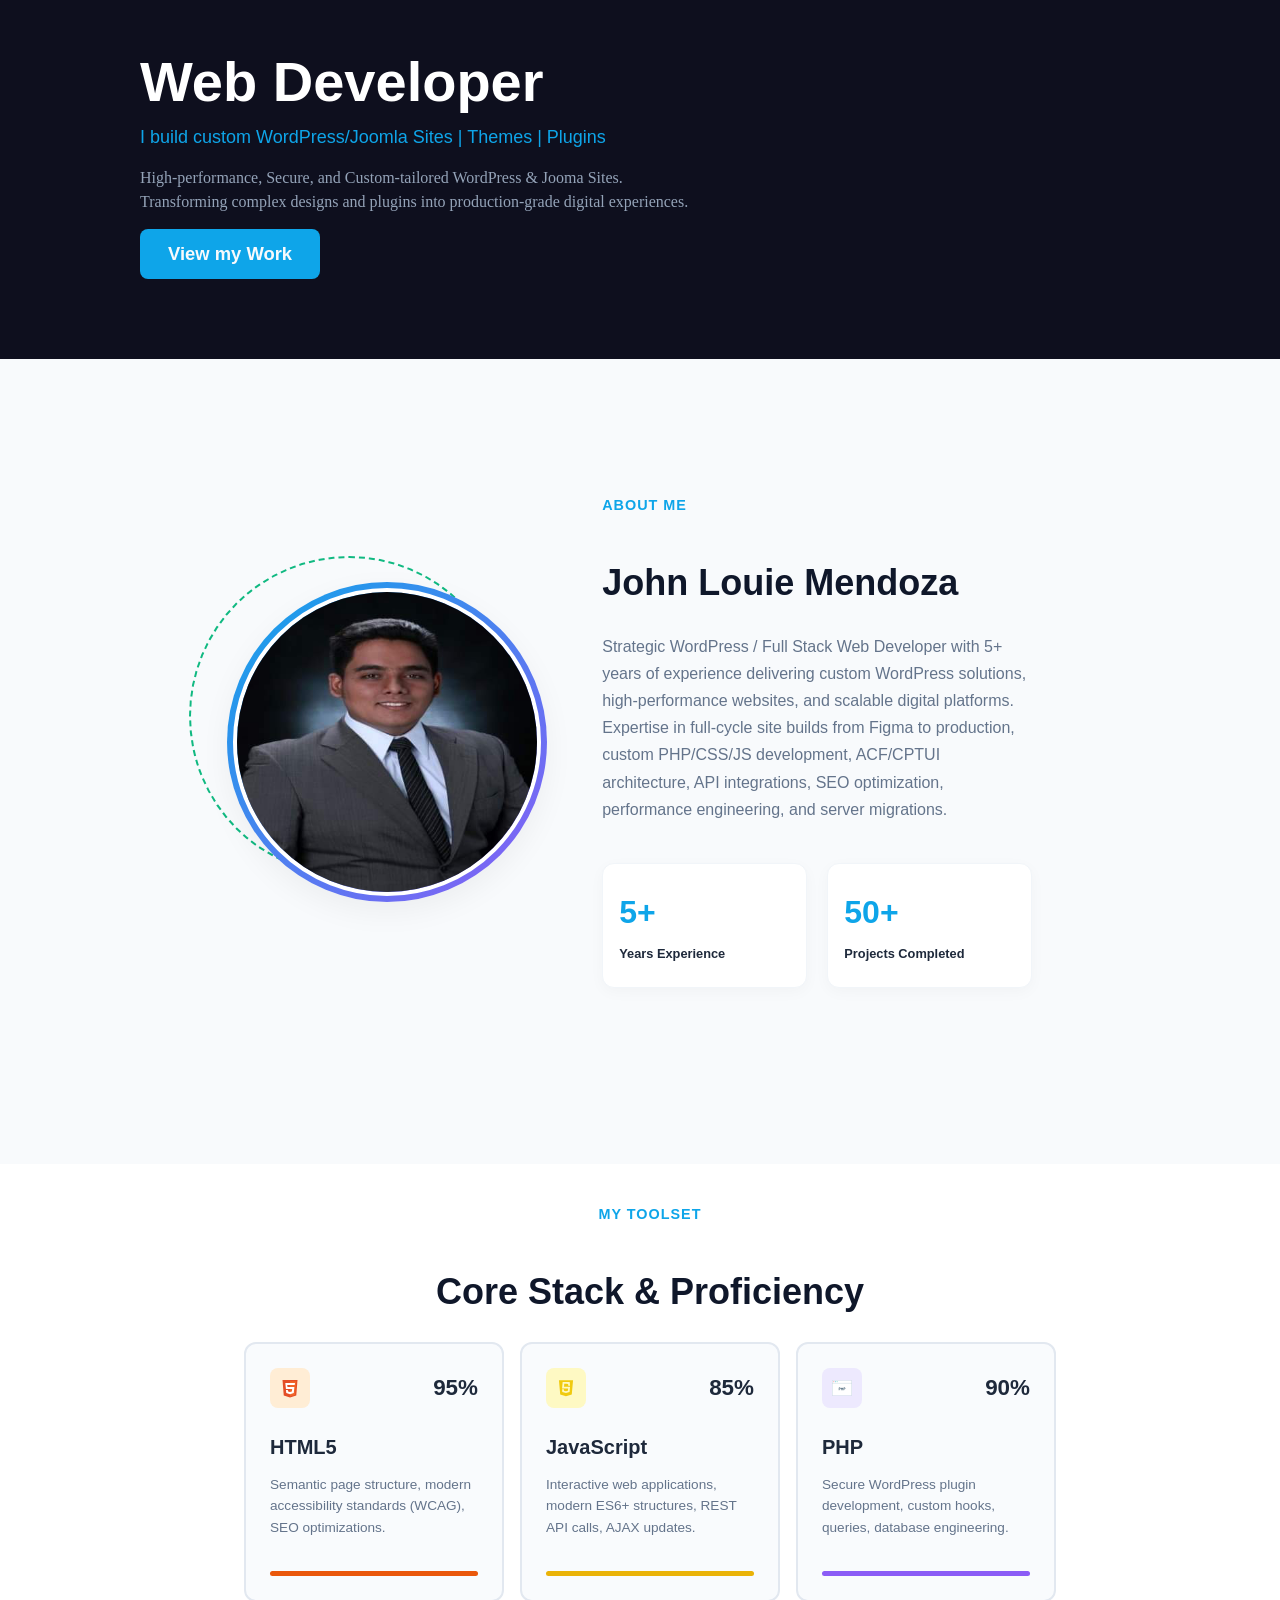
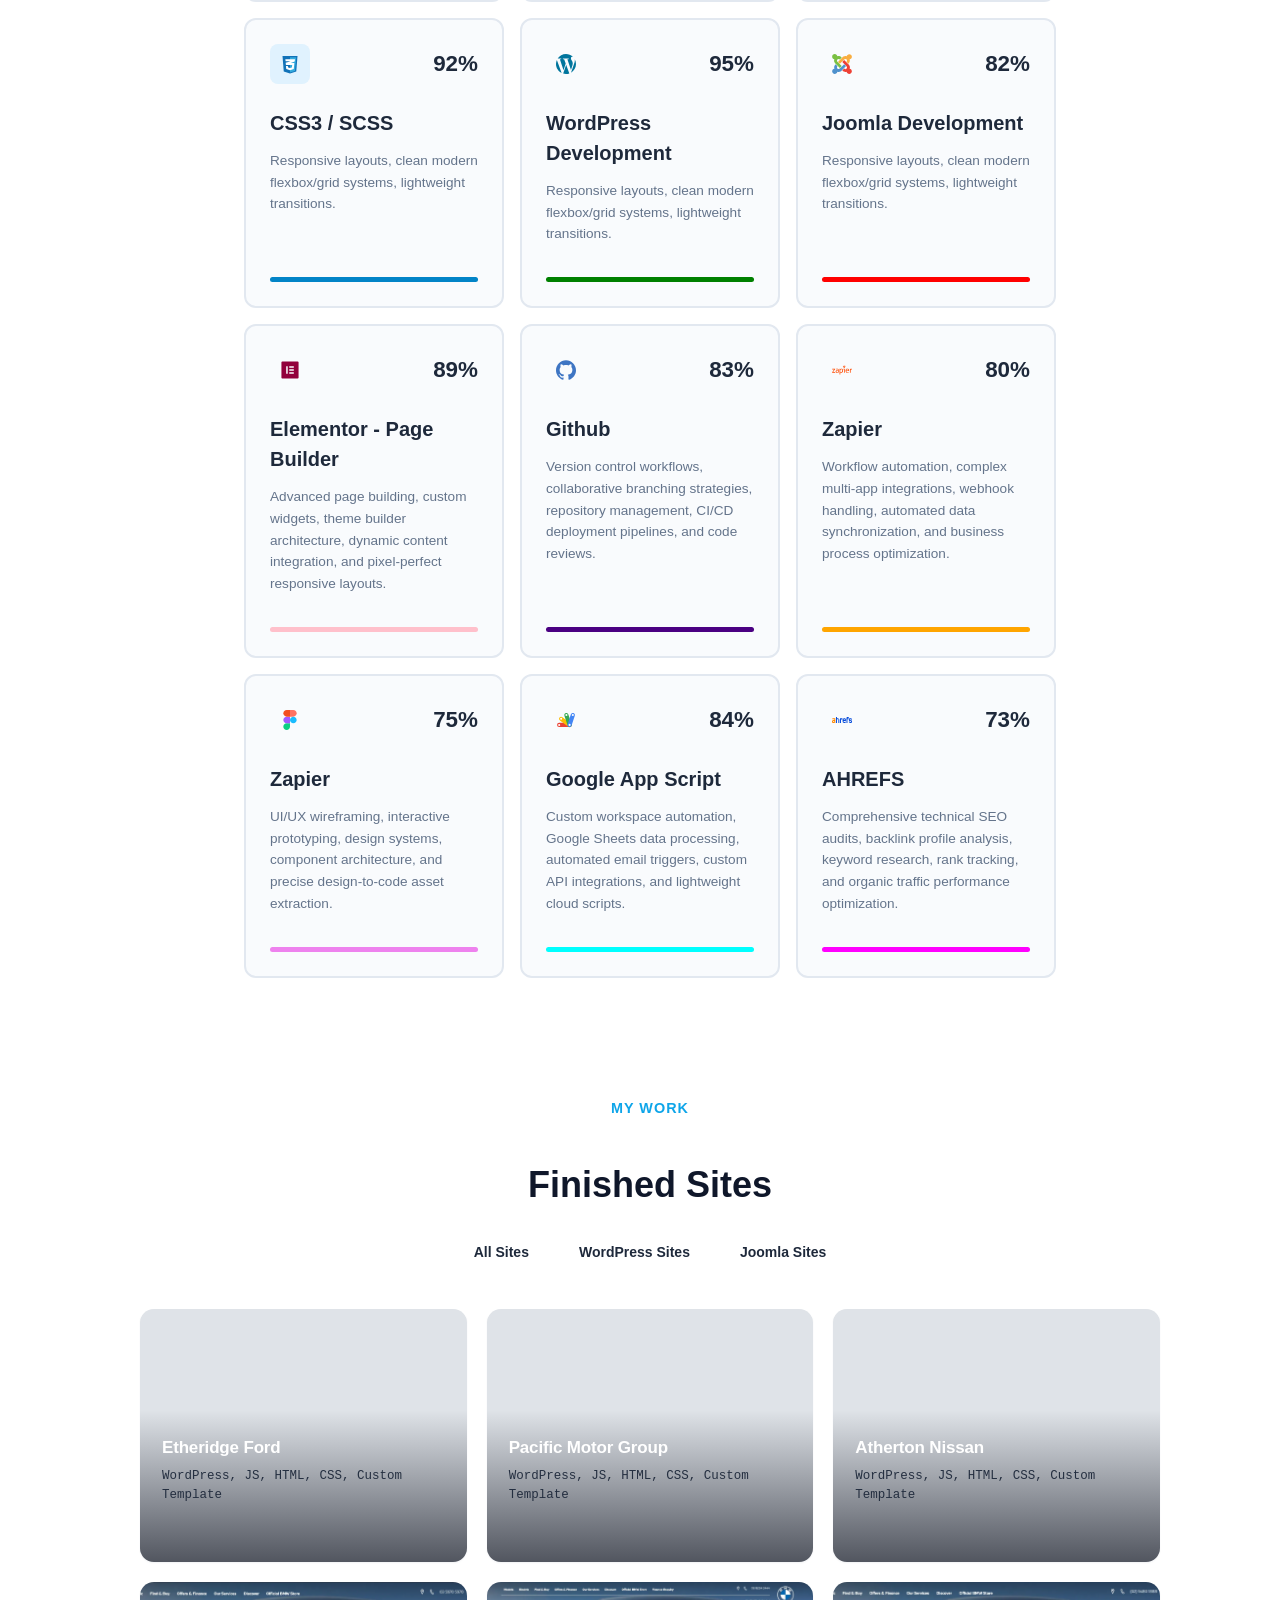
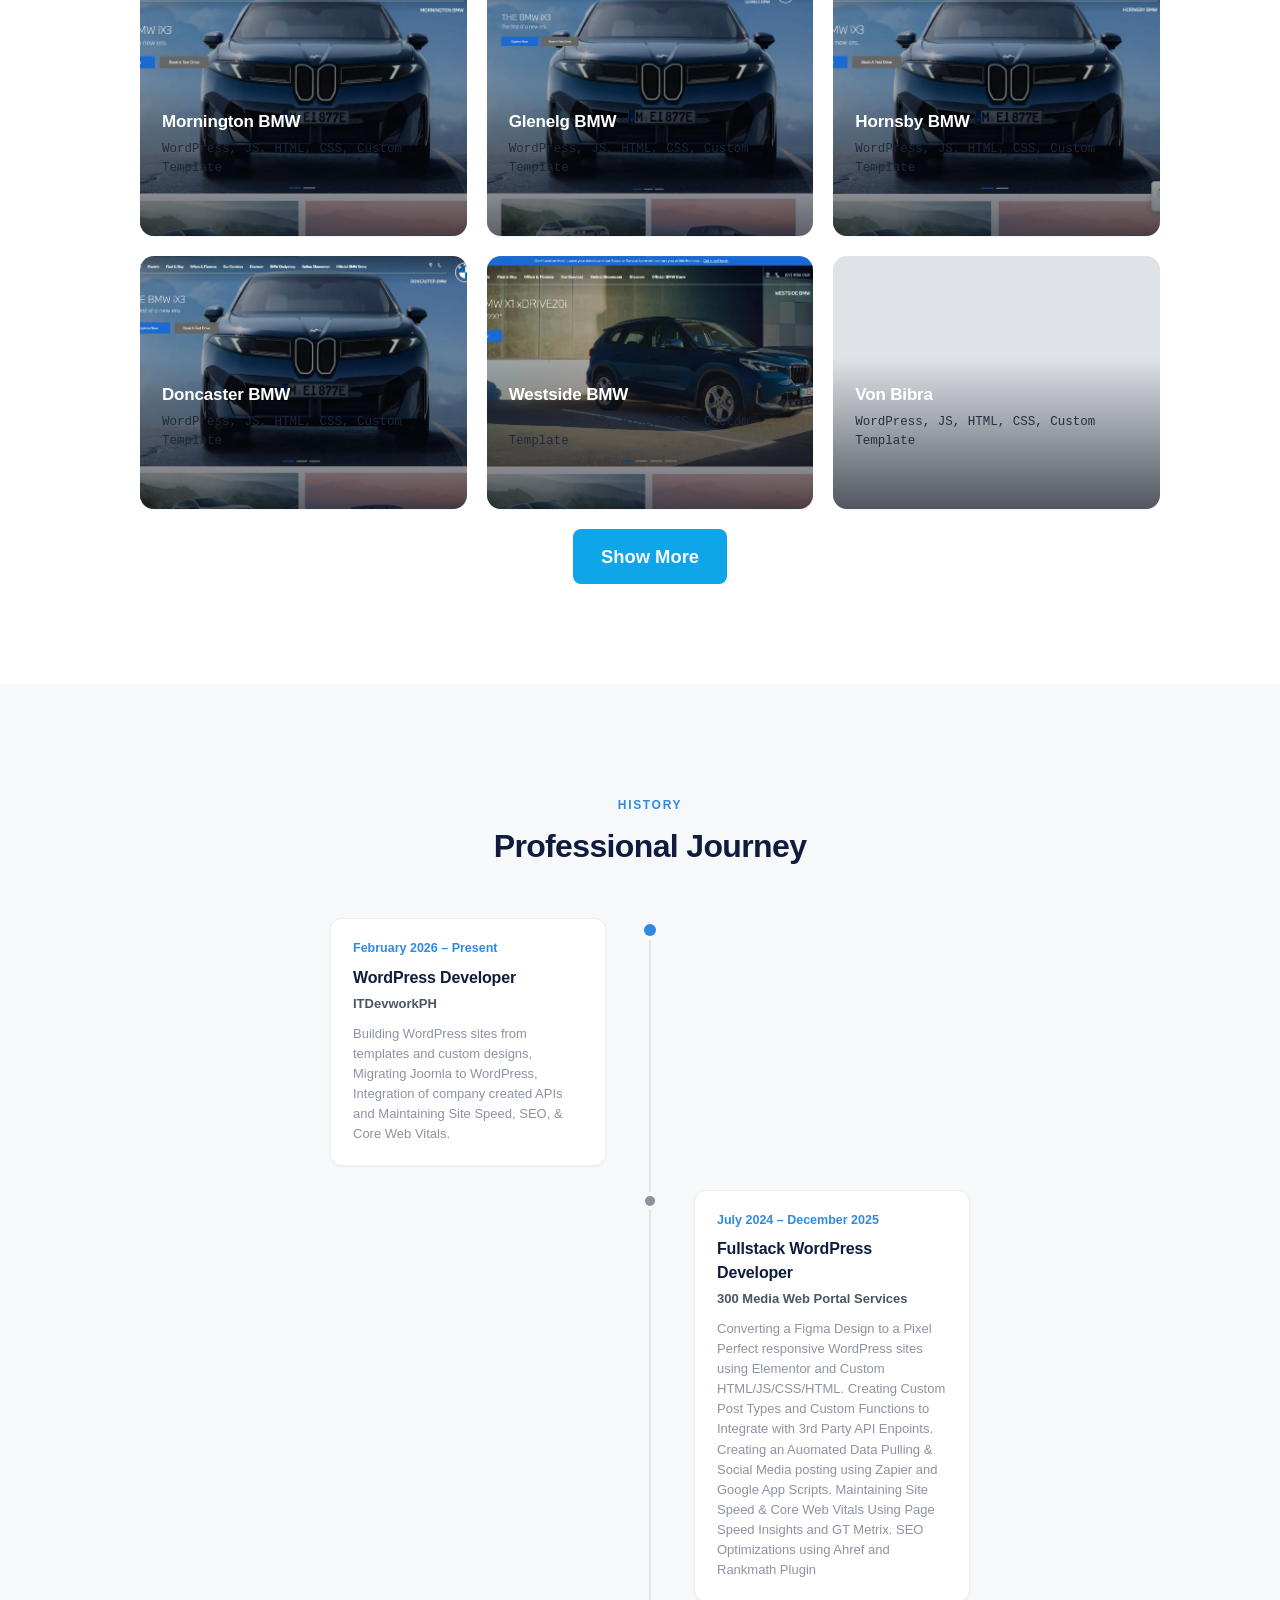
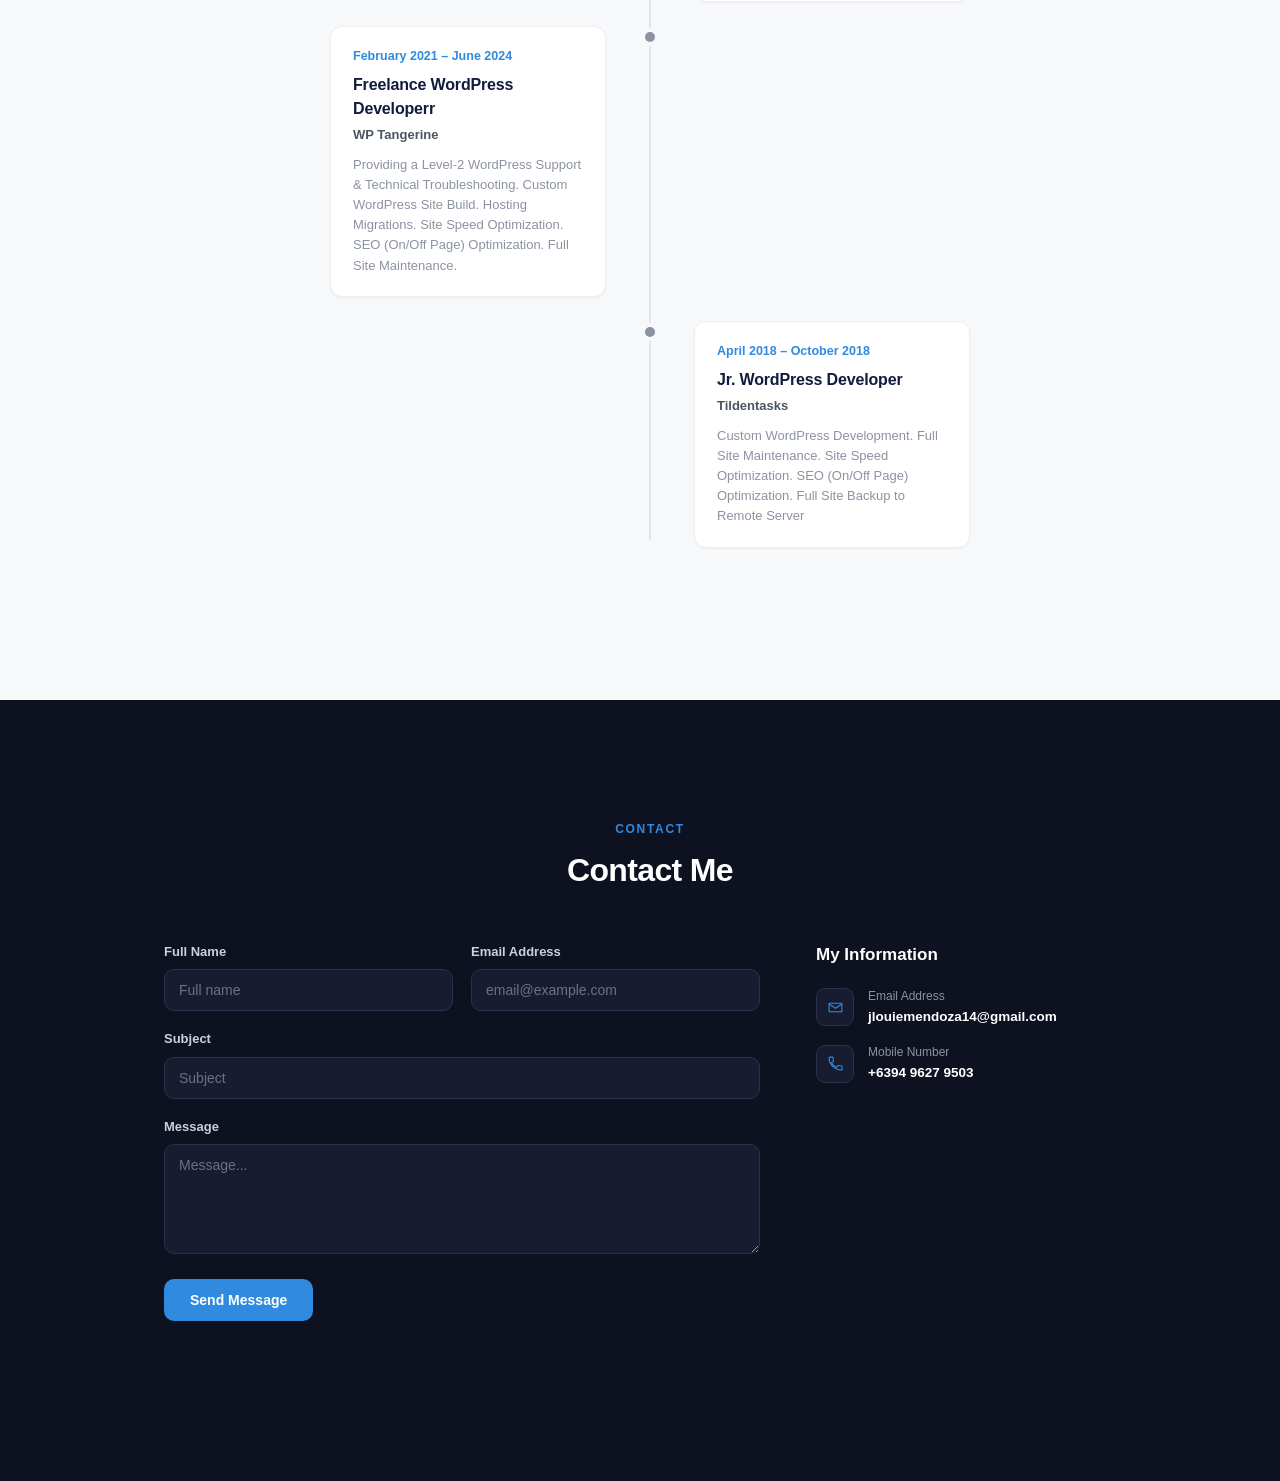
==== commit 9d6605c7: "Update index.html" ====
--- a/index.html
+++ b/index.html
@@ -768,7 +768,7 @@
 })();
 </script>
 		</div>
-		<a href="/portfolio/" class="btn-portfolio">Show More</a>
+		<a href="/portfolio/portfolio.html" class="btn-portfolio">Show More</a>
 	</div>
 </section>
 
@@ -905,9 +905,6 @@
 
   <!-- Footer Content -->
   <footer class="site-footer">
-      <div class="wrapper">
-          <p>&copy; 2026 John Louie Mendoza. All rights reserved.</p>
-      </div>
   </footer>
 
   <!-- Portfolio Filter JavaScript -->
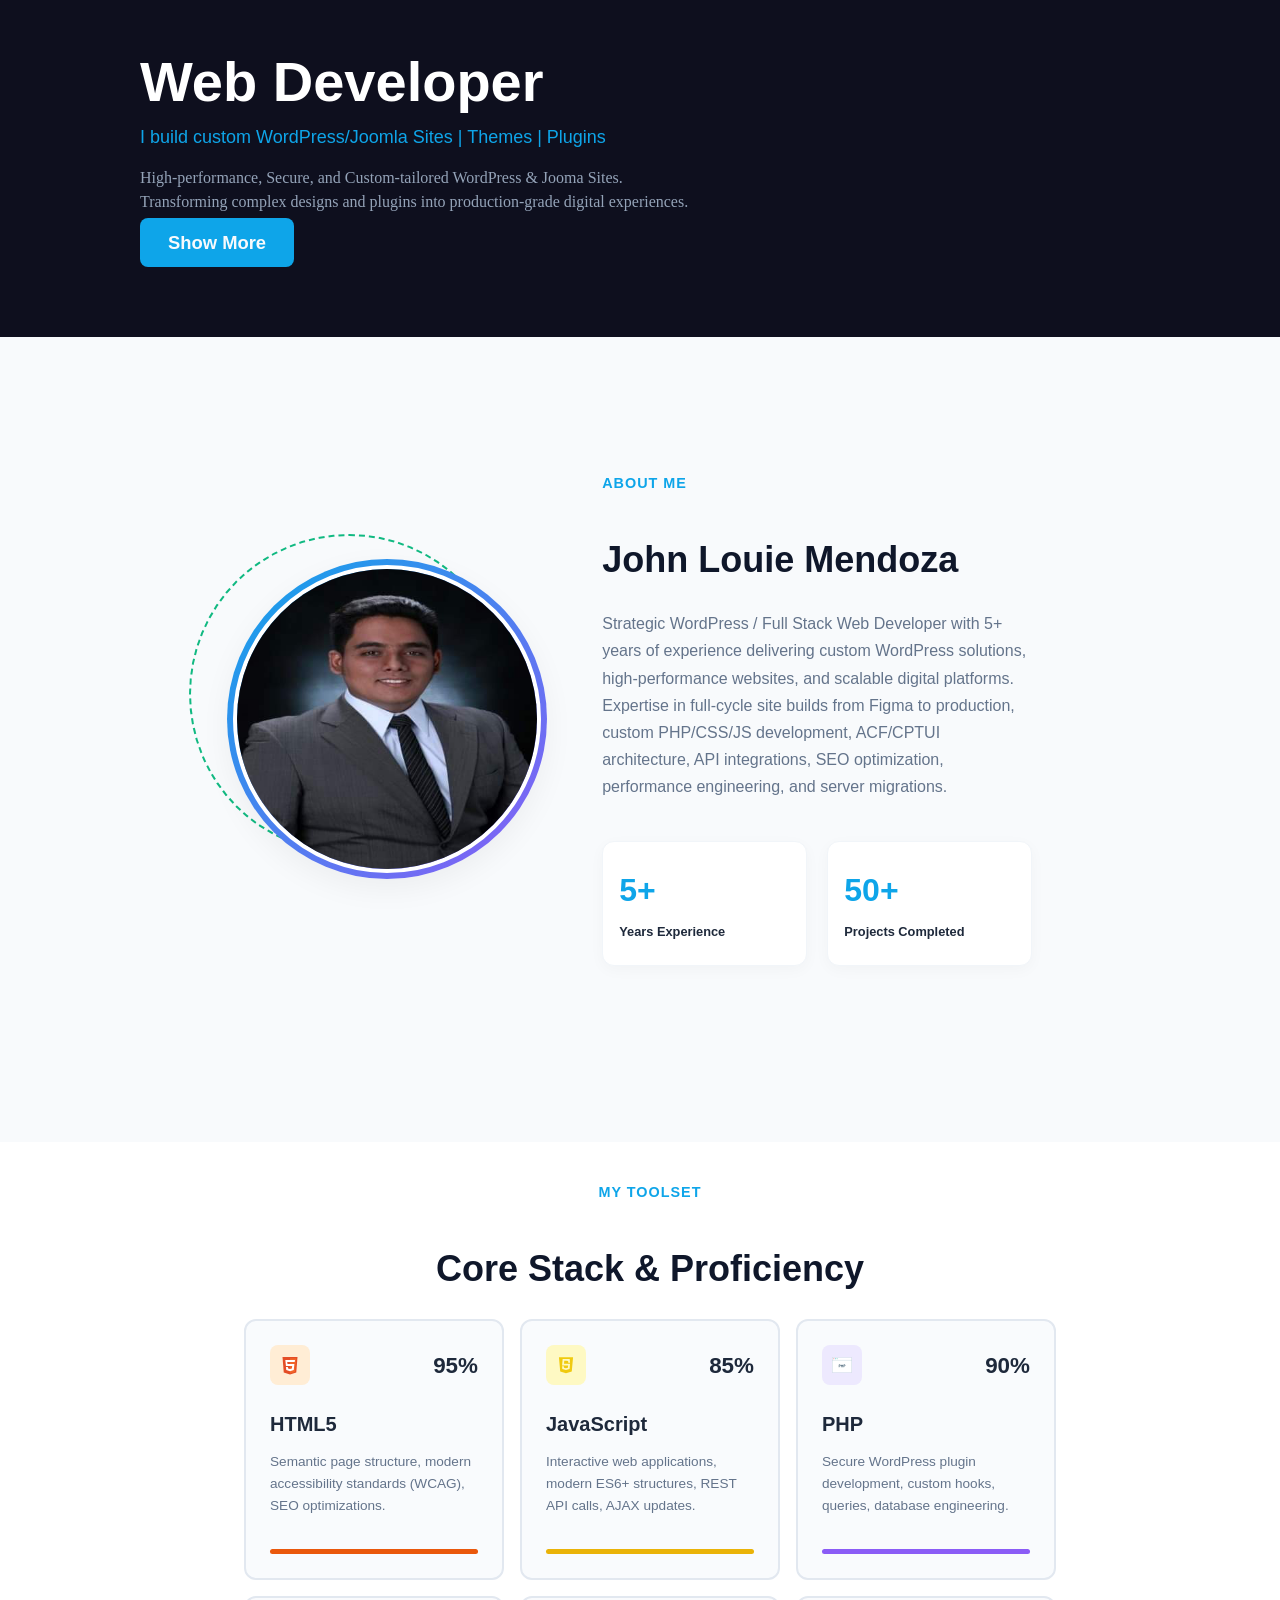
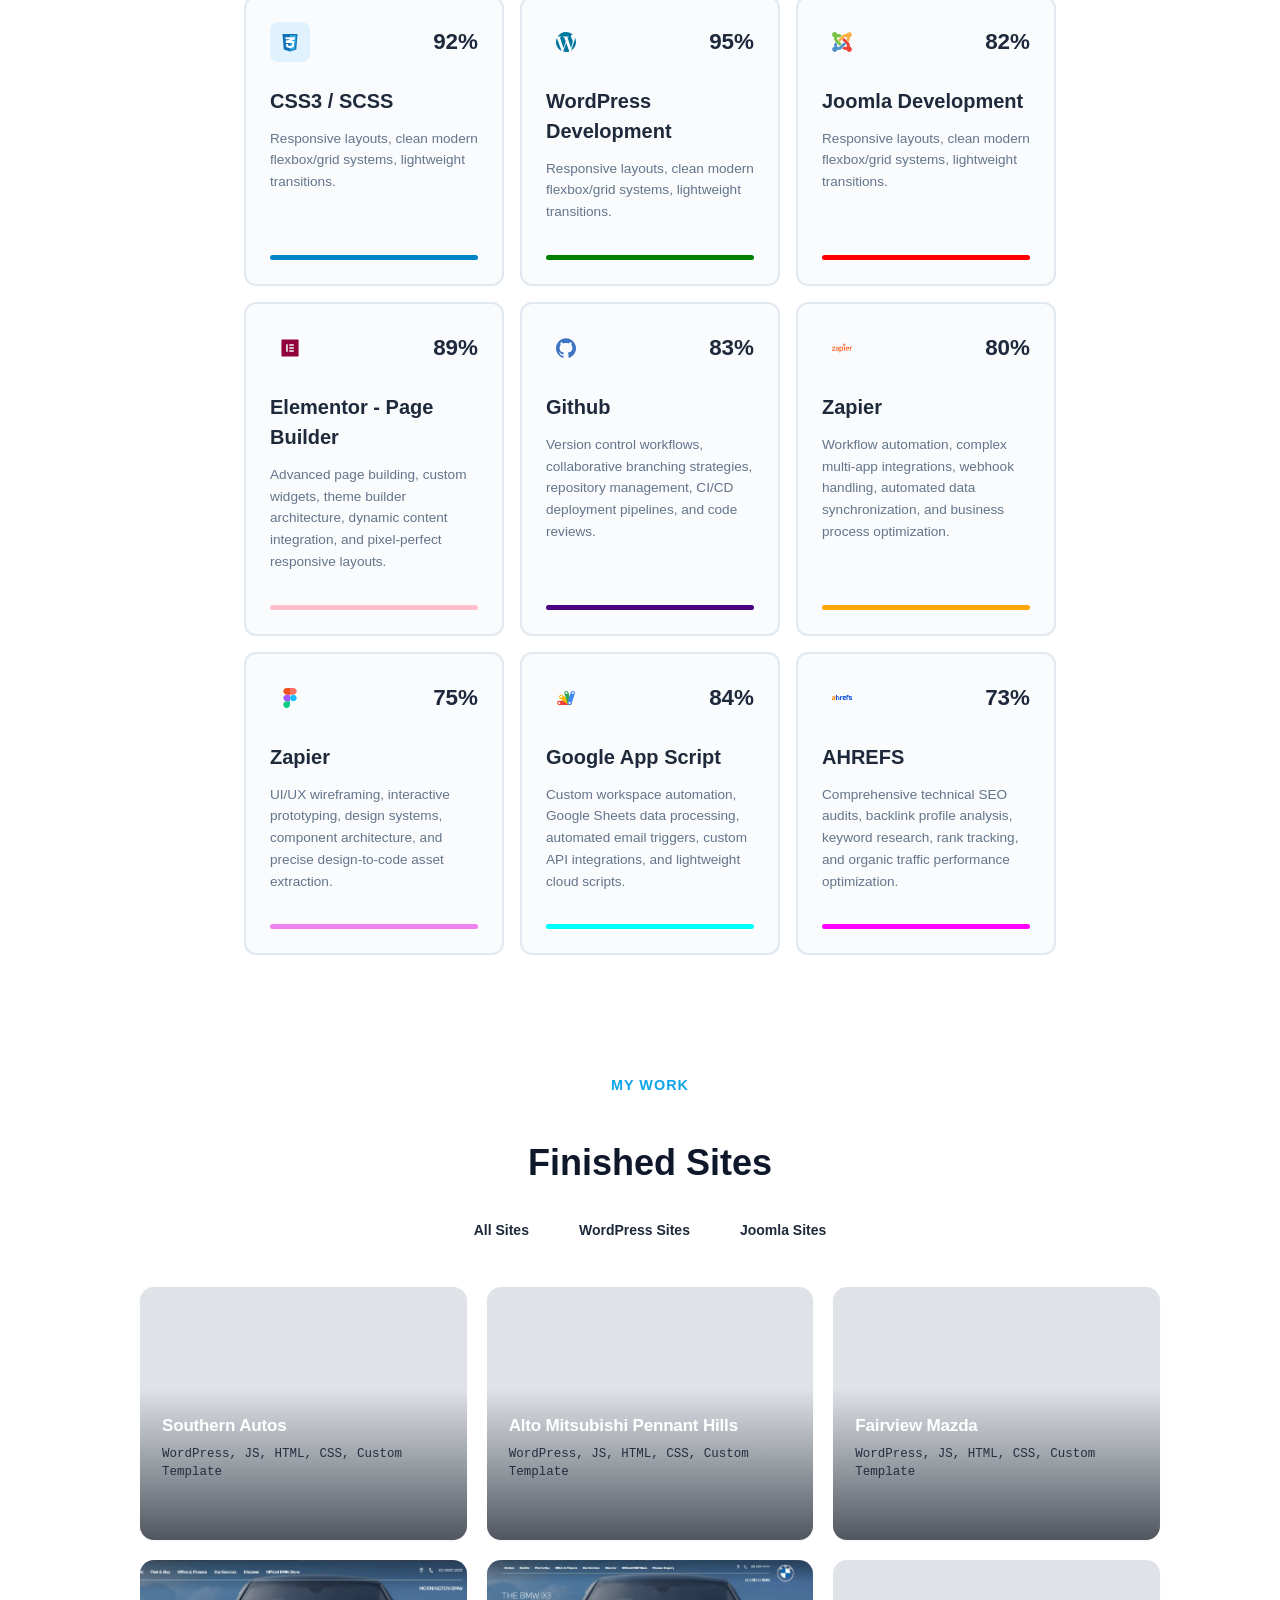
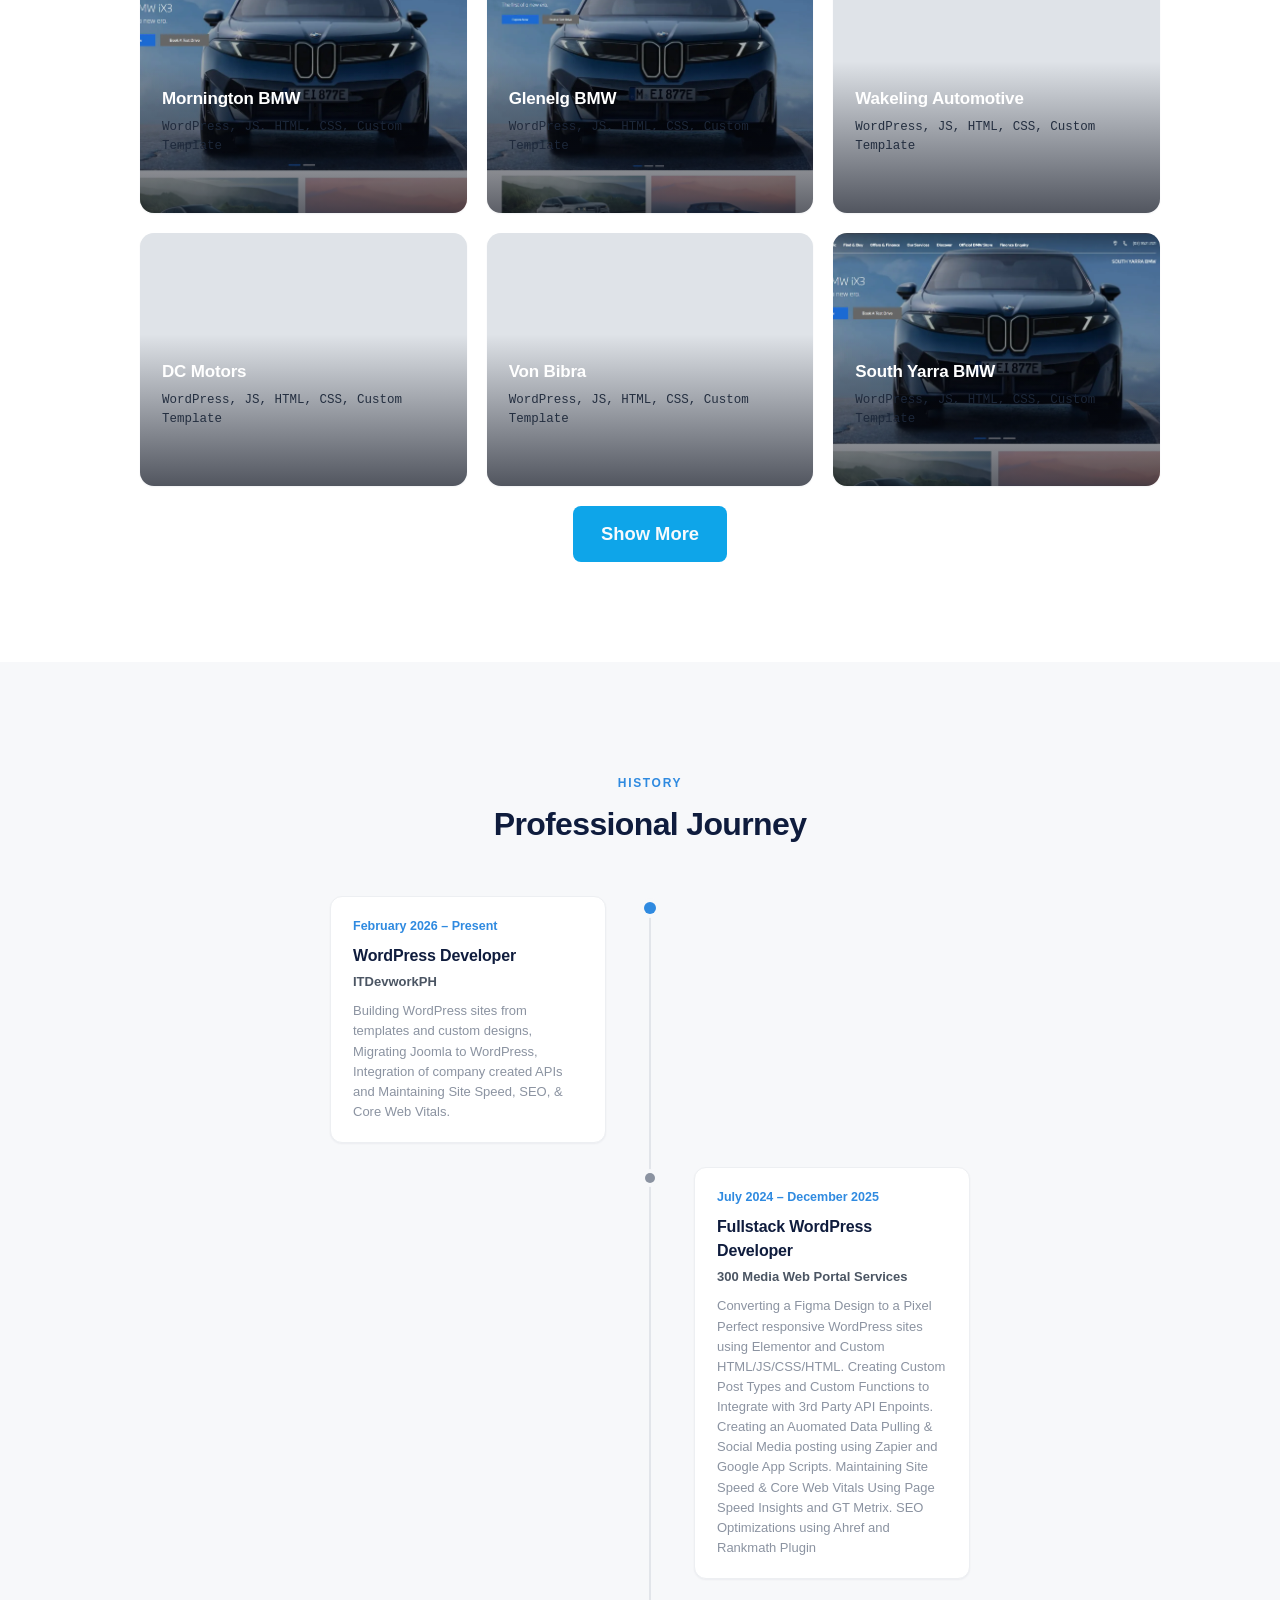
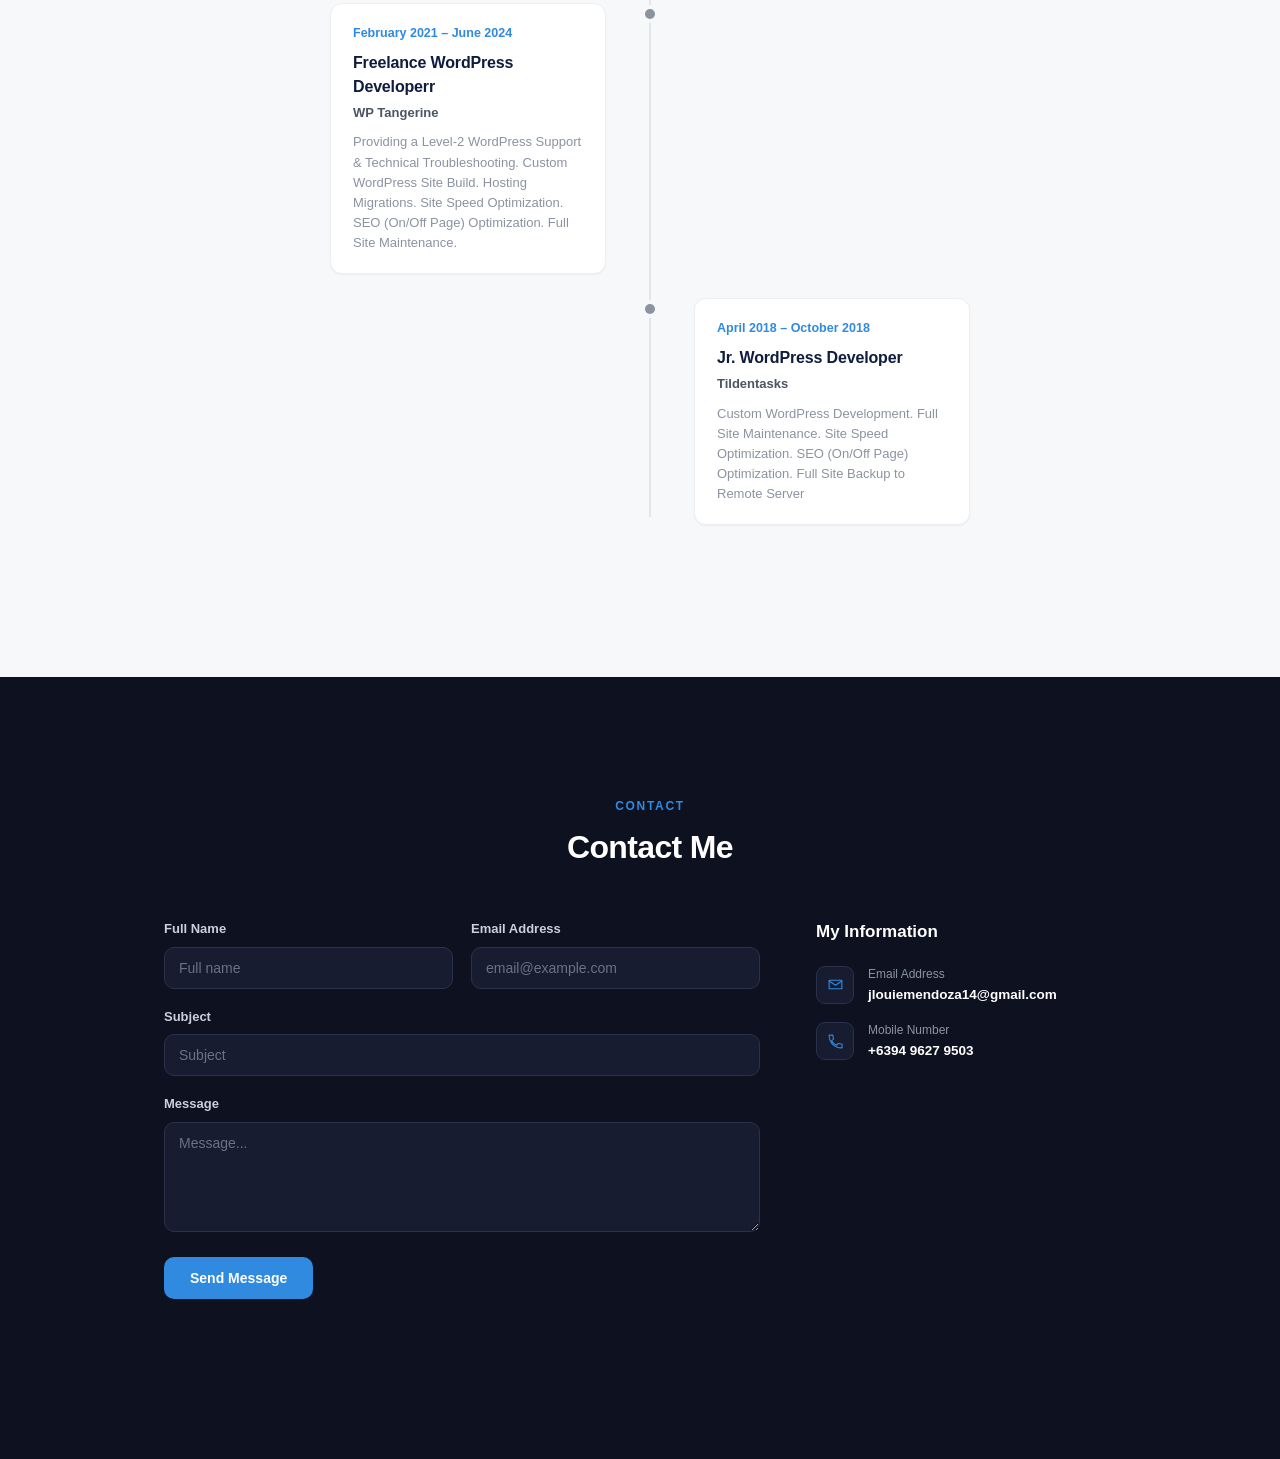
==== commit 5988ee45: "Update index.html" ====
--- a/index.html
+++ b/index.html
@@ -16,7 +16,7 @@
 			<h2 class="heading">Web Developer</h2>
 			<h3 class="subheading">I build custom WordPress/Joomla Sites | Themes | Plugins</h3>
 			<p class="hero-text">High-performance, Secure, and Custom-tailored WordPress & Jooma Sites. Transforming complex designs and plugins into production-grade digital experiences.</p>
-			<input type="button" class="btn-portfolio" value="View my Work">
+			<a href="/portfolio/portfolio.html" class="btn-portfolio">Show More</a>
 		</div>
 	</div>
 </section>
@@ -292,6 +292,7 @@
 	<button class="rp-filter" data-filter="wordpress" role="tab" aria-selected="false">WordPress Sites</button>
 	<button class="rp-filter" data-filter="joomla" role="tab" aria-selected="false">Joomla Sites</button>
 </div>
+
 <div class="rp-grid">	
 	<a href="https://h20carvaleting.com/" class="rp-card" data-category="wordpress" style="background-image:url('assets/images/uploads/h20.webp');">
 		<span class="rp-card-scrim"></span>
@@ -897,6 +898,7 @@
 						<span class="ct-info-value"><a href="tel:09496279503">+6394 9627 9503</a></span>
 					</span>
 				</div>
+
 			</aside>
 		</div>
 	</div>
@@ -906,77 +908,5 @@
   <!-- Footer Content -->
   <footer class="site-footer">
   </footer>
-
-  <!-- Portfolio Filter JavaScript -->
-  <script>
-  (function(){
-    var PAGE_SIZE = 9;
-    function initProjectFilters(){
-      var filters = document.querySelectorAll('.rp-filter');
-      var cards = document.querySelectorAll('.rp-card');
-      var showMoreBtn = document.querySelector('.rp-show-more');
-      if (!filters.length || !cards.length) return;
-
-      cards.forEach(function(card){
-        card.dataset.sortKey = Math.random();
-      });
-
-      var currentFilter = 'all';
-      var visibleCount = PAGE_SIZE;
-
-      function applyDisplay(){
-        var matches = [];
-        cards.forEach(function(card){
-          var isMatch = (currentFilter === 'all' || card.getAttribute('data-category') === currentFilter);
-          if (isMatch) matches.push(card);
-          card.style.display = 'none';
-        });
-
-        matches.sort(function(a, b){
-          return parseFloat(a.dataset.sortKey) - parseFloat(b.dataset.sortKey);
-        });
-
-        matches.forEach(function(card, i){
-          card.style.display = (i < visibleCount) ? '' : 'none';
-        });
-
-        if (showMoreBtn){
-          showMoreBtn.style.display = (matches.length > visibleCount) ? '' : 'none';
-        }
-      }
-
-      filters.forEach(function(btn){
-        btn.addEventListener('click', function(e){
-          e.preventDefault();
-          filters.forEach(function(b){
-            b.classList.remove('is-active');
-            b.setAttribute('aria-selected','false');
-          });
-          btn.classList.add('is-active');
-          btn.setAttribute('aria-selected','true');
-
-          currentFilter = btn.getAttribute('data-filter');
-          visibleCount = PAGE_SIZE;
-          applyDisplay();
-        });
-      });
-
-      if (showMoreBtn){
-        showMoreBtn.addEventListener('click', function(e){
-          e.preventDefault();
-          visibleCount += PAGE_SIZE;
-          applyDisplay();
-        });
-      }
-      applyDisplay();
-    }
-
-    if (document.readyState === 'loading') {
-      document.addEventListener('DOMContentLoaded', initProjectFilters);
-    } else {
-      initProjectFilters();
-    }
-  })();
-  </script>
 </body>
 </html>
